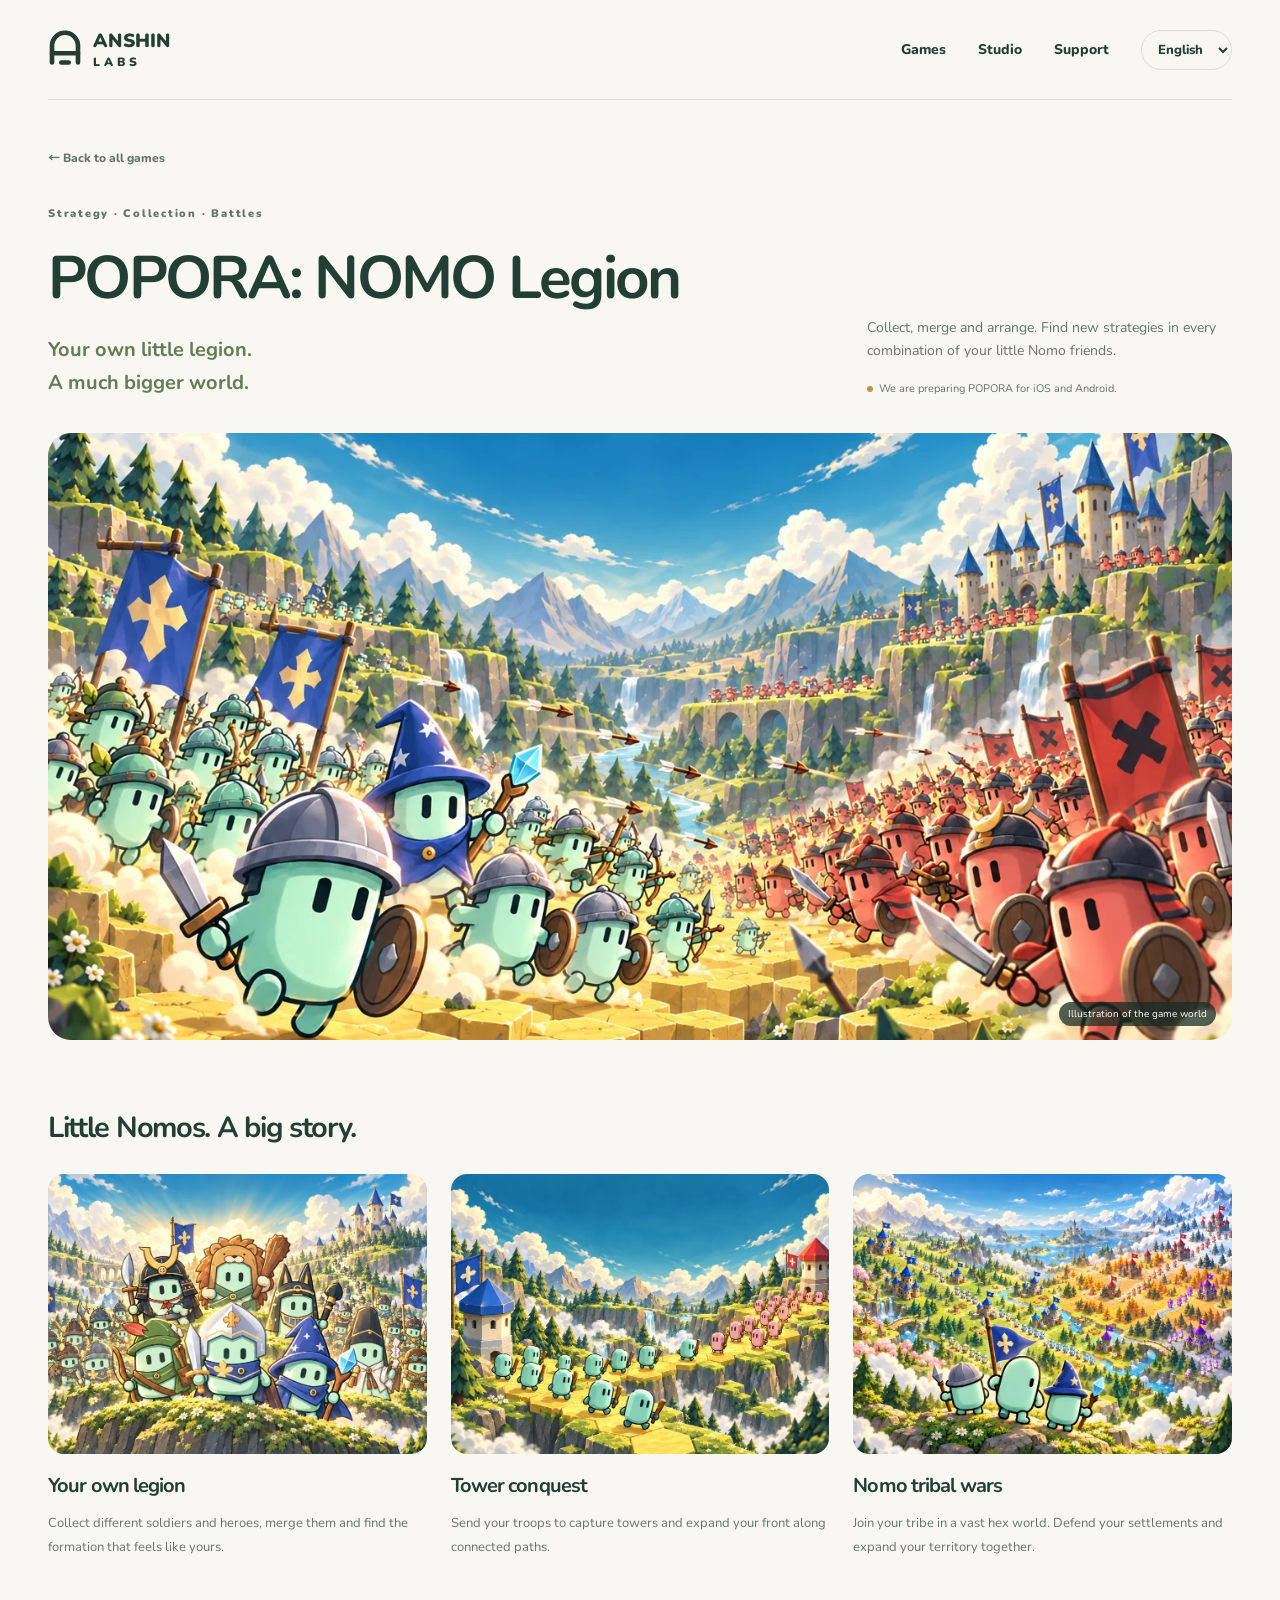
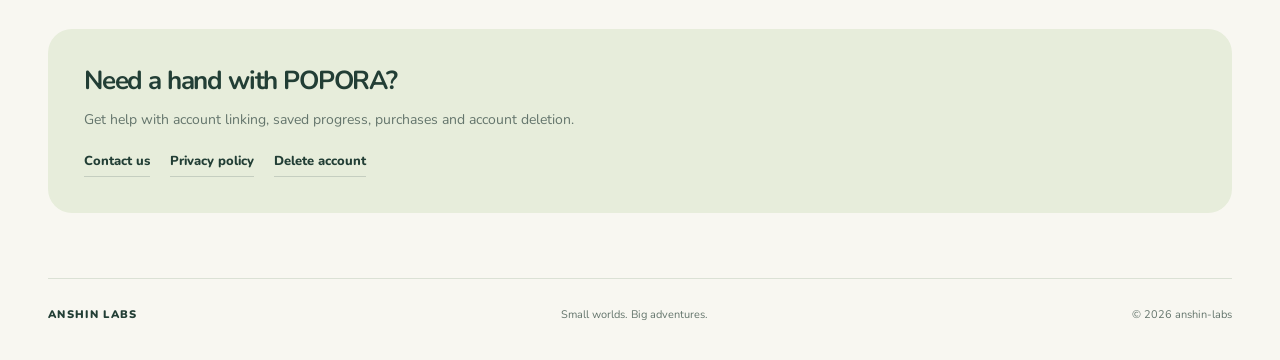
==== popora/index.html @ dd563cb3 "Build shared ANSHIN LABS game homepage with POPORA" ====
<!doctype html>
<html lang="ko"><head><meta charset="utf-8"><meta name="viewport" content="width=device-width,initial-scale=1"><title>POPORA: NOMO Legion — ANSHIN LABS</title><meta name="description" content="동물구조대와 포포라. ANSHIN LABS의 게임과 고객지원 안내를 만나보세요."><meta name="theme-color" content="#f8f7f1"><meta property="og:title" content="POPORA: NOMO Legion — ANSHIN LABS"><meta property="og:description" content="Little friends. Big adventures. Meet the games of ANSHIN LABS."><meta property="og:type" content="website"><meta property="og:image" content="https://anshin-labs.com/assets/popora-world.webp"><meta property="og:url" content="https://anshin-labs.com/popora/"><link rel="canonical" href="https://anshin-labs.com/popora/"><link rel="icon" href="../assets/studio-mark.svg" type="image/svg+xml"><link rel="stylesheet" href="../site.css"><script defer src="../site.js"></script></head><body data-page="popora"><a class="skip" href="#main" data-i18n="skip">본문으로 바로가기</a><header class="header wrap"><a href="../index.html" data-lang-link="../index.html" aria-label="ANSHIN LABS"><span class="brand"><svg viewBox="0 0 36 42" fill="none" aria-hidden="true"><path d="M4 35V17a14 14 0 0 1 28 0v18" stroke="currentColor" stroke-width="5" stroke-linecap="round"/><path d="M4 25h28M14 35h8" stroke="currentColor" stroke-width="5" stroke-linecap="round"/></svg><span>ANSHIN<small>LABS</small></span></span></a><nav aria-label="Main"><a href="../index.html#games" data-lang-link="../index.html#games" data-i18n="games">게임</a><a class="studio-nav" href="../index.html#studio" data-lang-link="../index.html#studio" data-i18n="studio">스튜디오</a><a href="../index.html#support" data-lang-link="../index.html#support" data-i18n="support">고객지원</a><select data-language aria-label="언어"><option value="ko">한국어</option><option value="ja">日本語</option><option value="en">English</option></select></nav></header><main id="main" class="wrap"><section class="detail-hero"><a class="back-link" href="../index.html#games" data-lang-link="../index.html#games">← <span data-i18n="back">게임 목록으로</span></a><div class="detail-heading"><div><p class="eyebrow" data-i18n="poporaGenre">전략 · 수집 · 대전</p><h1 data-i18n="poporaName">포포라: 노모 군단</h1><p data-i18n="poporaLead">나만의 노모 군단을 이끌고,
더 큰 세계로.</p></div><div class="detail-intro"><p data-i18n="poporaIntro">수집하고, 합치고, 배치하세요. 귀여운 노모들의 조합이 새로운 전략이 됩니다.</p><span class="status soon" data-i18n="releaseNote">iOS와 Android 출시를 준비하고 있습니다.</span></div></div><div class="detail-cover"><img src="../assets/popora-world.webp" width="1440" height="960" alt="노모 군단의 판타지 전투" data-i18n-alt="poporaArt"><span class="art-caption" data-i18n="illustration">게임 세계를 표현한 일러스트</span></div></section><section class="detail-features"><h2 data-i18n="poporaFeatures">작은 노모들이 만드는 큰 이야기</h2><div class="feature-grid"><article><img src="../assets/popora-legion.webp" width="1000" height="667" loading="lazy" alt="나만의 군단" data-i18n-alt="legionTitle"><h3 data-i18n="legionTitle">나만의 군단</h3><p data-i18n="legionText"></p></article><article><img src="../assets/popora-towers.webp" width="1000" height="667" loading="lazy" alt="타워 점령전" data-i18n-alt="towersTitle"><h3 data-i18n="towersTitle">타워 점령전</h3><p data-i18n="towersText"></p></article><article><img src="../assets/popora-tribes.webp" width="1000" height="667" loading="lazy" alt="노모 부족전" data-i18n-alt="tribesTitle"><h3 data-i18n="tribesTitle">노모 부족전</h3><p data-i18n="tribesText"></p></article></div></section><section class="detail-support"><h2 data-i18n="poporaSupport">포포라 도움이 필요하신가요?</h2><p data-i18n="poporaSupportText">계정 연결, 저장 기록, 구매, 계정 삭제에 대한 안내를 확인하세요.</p><div class="support-links"><a href="support.html" data-lang-link="support.html" data-i18n="contact">문의하기</a><a href="privacy.html" data-lang-link="privacy.html" data-i18n="privacy">개인정보처리방침</a><a href="delete-account.html" data-lang-link="delete-account.html" data-i18n="deletion">계정 삭제 안내</a></div></section></main><footer class="footer wrap"><span>ANSHIN LABS</span><span data-i18n="footer">작은 세계, 큰 모험.</span><span>© 2026 anshin-labs</span></footer></body></html>
---- site.css ----
@import url('https://fonts.googleapis.com/css2?family=Nunito:wght@400;600;700;800;900&family=Noto+Sans+KR:wght@400;500;600;700;800;900&family=M+PLUS+Rounded+1c:wght@400;500;700;800;900&display=swap');
:root{--paper:#f8f7f1;--ink:#223e35;--muted:#64756c;--line:#dbe1d5;--green:#345d46;--lime:#dceab8}*{box-sizing:border-box}html{scroll-behavior:smooth;scroll-padding-top:100px}body{margin:0;background:var(--paper);color:var(--ink);font-family:Nunito,'Noto Sans KR','M PLUS Rounded 1c',sans-serif;line-height:1.65;-webkit-font-smoothing:antialiased}html:lang(ja) body{font-family:Nunito,'M PLUS Rounded 1c',sans-serif}a{color:inherit;text-decoration:none}button,select{font:inherit}a,button,select{-webkit-tap-highlight-color:transparent}:focus-visible{outline:3px solid #987020;outline-offset:5px}img{max-width:100%;display:block}h1,h2,h3,p{margin:0}h1,h2,h3{line-height:1.22;letter-spacing:-.045em}button,select,a{touch-action:manipulation}.wrap{width:min(1184px,calc(100% - 64px));margin-inline:auto}.skip{position:fixed;top:-100px;z-index:99;background:white;padding:12px 20px}.skip:focus{top:12px}.header{height:100px;display:flex;align-items:center;justify-content:space-between;border-bottom:1px solid var(--line);gap:20px}.brand{display:flex;align-items:center;gap:11px;font-weight:900;letter-spacing:.015em;line-height:1.06;font-size:19px;flex:none}.brand svg{width:34px;height:39px}.brand small{display:block;font-size:12px;letter-spacing:.34em;margin-top:5px}.header nav{display:flex;align-items:center;gap:32px;font-size:14px;font-weight:800}.header select{max-width:108px;padding:9px 12px;border:1px solid var(--line);border-radius:30px;color:var(--ink);background:transparent;font-size:13px;cursor:pointer}.hero{padding:72px 0 57px;display:flex;justify-content:space-between;align-items:flex-end;gap:45px;position:relative}.eyebrow{font-size:11px;letter-spacing:.16em;font-weight:900;margin-bottom:19px;color:var(--muted)}.hero h1{font-size:clamp(40px,5.2vw,70px);font-weight:900;line-height:1.2;letter-spacing:-.058em}.hero h1 span{display:block}.hero h1 span:last-child{color:#6b8860}.hero-side{width:350px;padding-bottom:8px;flex-shrink:0}.hero-side p{font-size:15px;line-height:1.9;white-space:pre-line;margin-bottom:20px}.text-link{font-weight:900;display:inline-flex;align-items:center;gap:16px;border-bottom:1px solid #9dab94;padding:7px 0;font-size:14px}.arrow{font-size:22px;line-height:1}.games{padding-bottom:70px}.section-top{display:flex;justify-content:space-between;gap:20px;align-items:end;margin-bottom:24px}.section-top h2{font-size:23px}.section-top p{font-size:12px;color:var(--muted)}.game-grid{display:grid;grid-template-columns:1fr 1fr;gap:28px}.game-card{min-width:0}.game-art{height:430px;overflow:hidden;position:relative;display:block;border-radius:22px;background:#e9dec4}.game-art>img{height:100%;width:100%;object-fit:cover;transition:transform .35s ease}.game-art:hover>img{transform:scale(1.025)}.animal-art>img{object-position:50% 71%}.game-art .number{position:absolute;left:20px;top:17px;color:#fff;font-size:12px;font-weight:800;letter-spacing:.1em;padding:5px 10px;background:#152e24b3;border:1px solid #ffffff52;border-radius:20px}.art-caption{position:absolute;right:16px;bottom:14px;color:#fff;font-size:10px;background:#172c25bd;border-radius:20px;padding:4px 9px}.card-content{padding:24px 3px 0}.game-title{display:flex;gap:14px;align-items:center}.game-title img{width:54px;height:54px;border-radius:13px;flex:none}.game-title h3{font-size:24px;letter-spacing:-.04em}.genre{font-size:11px;color:var(--muted);font-weight:800;margin-bottom:5px}.game-description{font-size:14px;color:var(--muted);max-width:500px;margin-top:18px;line-height:1.9}.card-bottom{display:flex;align-items:center;justify-content:space-between;gap:16px;margin-top:18px;padding-top:16px;border-top:1px solid var(--line)}.status{font-size:11px;display:inline-flex;align-items:center;gap:6px;color:var(--muted)}.status::before{content:'';width:6px;height:6px;border-radius:50%;background:#8ba674}.status.soon::before{background:#c09547}.card-bottom .text-link{border:0;padding:0}.studio{display:grid;grid-template-columns:1fr 1fr;gap:80px;background:#e7eddb;padding:54px;border-radius:26px;position:relative;overflow:hidden}.studio h2{font-size:38px;white-space:pre-line}.studio-copy{font-size:15px;line-height:1.95;max-width:460px}.studio-copy .signoff{display:block;margin-top:22px;color:#5b7552;font-weight:800;font-size:13px}.support{padding:82px 0 66px}.support-intro h2{font-size:32px}.support-intro p{color:var(--muted);font-size:14px;margin-top:14px}.support-grid{display:grid;grid-template-columns:1fr 1fr;gap:28px;margin-top:30px}.support-card{border-top:2px solid #bac9b1;padding:23px 0 10px}.support-card h3{font-size:19px;margin-bottom:18px}.support-links{display:flex;flex-wrap:wrap;gap:12px 20px;font-size:13px}.support-links a{border-bottom:1px solid #c5cec0;padding-bottom:3px}.mail-row{margin-top:34px;display:flex;align-items:center;justify-content:space-between;gap:22px;padding-top:24px;border-top:1px solid var(--line)}.mail-row>a{font-size:15px;font-weight:800;overflow-wrap:anywhere}.mail-row p{font-size:11px;color:var(--muted);max-width:460px}.footer{padding:27px 0 36px;border-top:1px solid var(--line);display:flex;flex-wrap:wrap;align-items:center;justify-content:space-between;gap:14px;color:var(--muted);font-size:11px}.footer>span:first-child{font-weight:900;color:var(--ink);letter-spacing:.12em}.detail-hero{padding:44px 0 0}.back-link{font-size:12px;color:var(--muted);font-weight:800;display:inline-block;margin-bottom:36px}.detail-heading{display:flex;align-items:end;justify-content:space-between;gap:40px;margin-bottom:34px}.detail-heading h1{font-size:clamp(35px,5vw,60px)}.detail-heading h1+ p{white-space:pre-line;font-size:20px;font-weight:700;margin-top:18px;color:#637c57}.detail-heading .detail-intro{font-size:14px;color:var(--muted);max-width:365px}.detail-intro .status{margin-top:18px}.detail-cover{aspect-ratio:1.95;overflow:hidden;border-radius:23px;position:relative}.detail-cover img{width:100%;height:100%;object-fit:cover}.detail-features{padding:70px 0}.detail-features h2{font-size:29px;margin-bottom:28px}.feature-grid{display:grid;grid-template-columns:repeat(3,1fr);gap:24px}.feature-grid img{width:100%;height:auto;aspect-ratio:1.35;object-fit:cover;border-radius:16px}.feature-grid h3{font-size:20px;margin:20px 0 12px}.feature-grid p{font-size:13px;color:var(--muted);line-height:1.85}.detail-support{background:#e7eddb;border-radius:24px;padding:36px;margin-bottom:65px}.detail-support h2{font-size:26px}.detail-support p{margin:12px 0 20px;color:var(--muted);font-size:14px}.detail-support .support-links{font-weight:800}.legal-main{max-width:820px;margin:54px auto 74px}.legal-main h1{font-size:38px;margin-bottom:32px}.legal-main h2{font-size:21px;margin:30px 0 14px}.legal-main p{white-space:pre-line;overflow-wrap:anywhere;margin:12px 0;font-size:15px;line-height:1.95}.legal-main a{color:#345d46;text-decoration:underline;text-underline-offset:4px;overflow-wrap:anywhere}.legal-tabs{display:flex;gap:22px;flex-wrap:wrap;margin:25px auto;font-size:13px}.legal-tabs a[aria-current=page]{font-weight:900;border-bottom:2px solid #345d46}.legal-notice{background:#e7eddb;padding:18px 24px;border-radius:16px;margin:25px 0}.legal-kicker{font-size:12px!important;font-weight:800;letter-spacing:.07em;color:var(--muted)}.legal-main ul{font-size:14px;padding-left:20px}.sr-only{position:absolute;width:1px;height:1px;padding:0;margin:-1px;overflow:hidden;clip:rect(0,0,0,0);white-space:nowrap;border:0}
@media(min-width:1450px){.hero{padding-top:90px;padding-bottom:72px}.game-art{height:430px}}
@media(max-width:900px){.wrap{width:calc(100% - 44px)}.header{height:84px}.header nav{gap:22px}.hero{gap:30px;padding-top:48px}.hero-side{width:280px}.hero-side p{font-size:13px}.game-art{height:285px}.game-title h3{font-size:20px}.game-description{font-size:13px}.studio{gap:38px;padding:37px}.studio h2{font-size:32px}.studio-copy{font-size:14px}.detail-heading{align-items:start}.detail-heading .detail-intro{max-width:285px}}
@media(max-width:620px){html{scroll-padding-top:30px}.wrap{width:calc(100% - 36px)}.header{height:80px;gap:12px}.brand{font-size:16px;gap:8px}.brand svg{width:27px}.brand small{font-size:10px}.header nav{gap:13px;font-size:12px}.header nav .studio-nav{display:none}.header select{font-size:11px;max-width:75px;padding:7px 5px}.hero{display:block;padding:44px 0 40px}.eyebrow{font-size:10px;letter-spacing:.09em;margin-bottom:16px}.hero h1{font-size:clamp(36px,10.6vw,58px);line-height:1.25}.hero-side{width:auto;padding:0;margin-top:24px}.hero-side p{font-size:14px;line-height:1.8;margin-bottom:15px}.section-top{display:block;margin-bottom:20px}.section-top h2{font-size:21px}.section-top p{margin-top:9px;font-size:11px}.game-grid{grid-template-columns:1fr;gap:39px}.game-art{height:auto;aspect-ratio:1.12;border-radius:18px}.animal-art>img{object-position:50% 70%}.game-title h3{font-size:23px}.game-description{font-size:13px}.card-content{padding-top:21px}.game-title img{width:48px;height:48px}.card-bottom{margin-top:13px}.games{padding-bottom:48px}.studio{grid-template-columns:1fr;gap:22px;padding:30px 25px;border-radius:20px}.studio h2{font-size:34px}.support{padding:50px 0 40px}.support-intro h2{font-size:28px}.support-grid{grid-template-columns:1fr;gap:24px;margin-top:26px}.support-card{padding-top:20px}.support-card h3{font-size:19px}.support-links{gap:12px 18px;font-size:12px}.mail-row{display:block;margin-top:24px}.mail-row p{margin-top:13px}.footer{gap:10px;font-size:10px;padding-bottom:26px}.footer .footer-note{width:100%}.detail-hero{padding-top:25px}.back-link{margin-bottom:28px}.detail-heading{display:block;margin-bottom:26px}.detail-heading h1{font-size:35px}.detail-heading h1+p{font-size:19px}.detail-heading .detail-intro{max-width:none;margin-top:20px}.detail-cover{aspect-ratio:1.12;border-radius:17px}.detail-features{padding:45px 0}.detail-features h2{font-size:26px}.feature-grid{grid-template-columns:1fr;gap:30px}.feature-grid img{aspect-ratio:1.6}.feature-grid h3{margin-top:15px}.detail-support{padding:25px;margin-bottom:40px}.detail-support h2{font-size:24px}.legal-main{margin:34px auto 45px}.legal-main h1{font-size:29px}.legal-main h2{font-size:20px}.legal-main p{font-size:14px}.legal-tabs{gap:14px;font-size:12px}}
@media(max-width:360px){.header nav{gap:8px}.header select{max-width:68px}.header .brand{gap:6px;font-size:15px}.header .brand svg{width:25px}}
@media(prefers-reduced-motion:reduce){html{scroll-behavior:auto}*{animation:none!important;transition:none!important}}
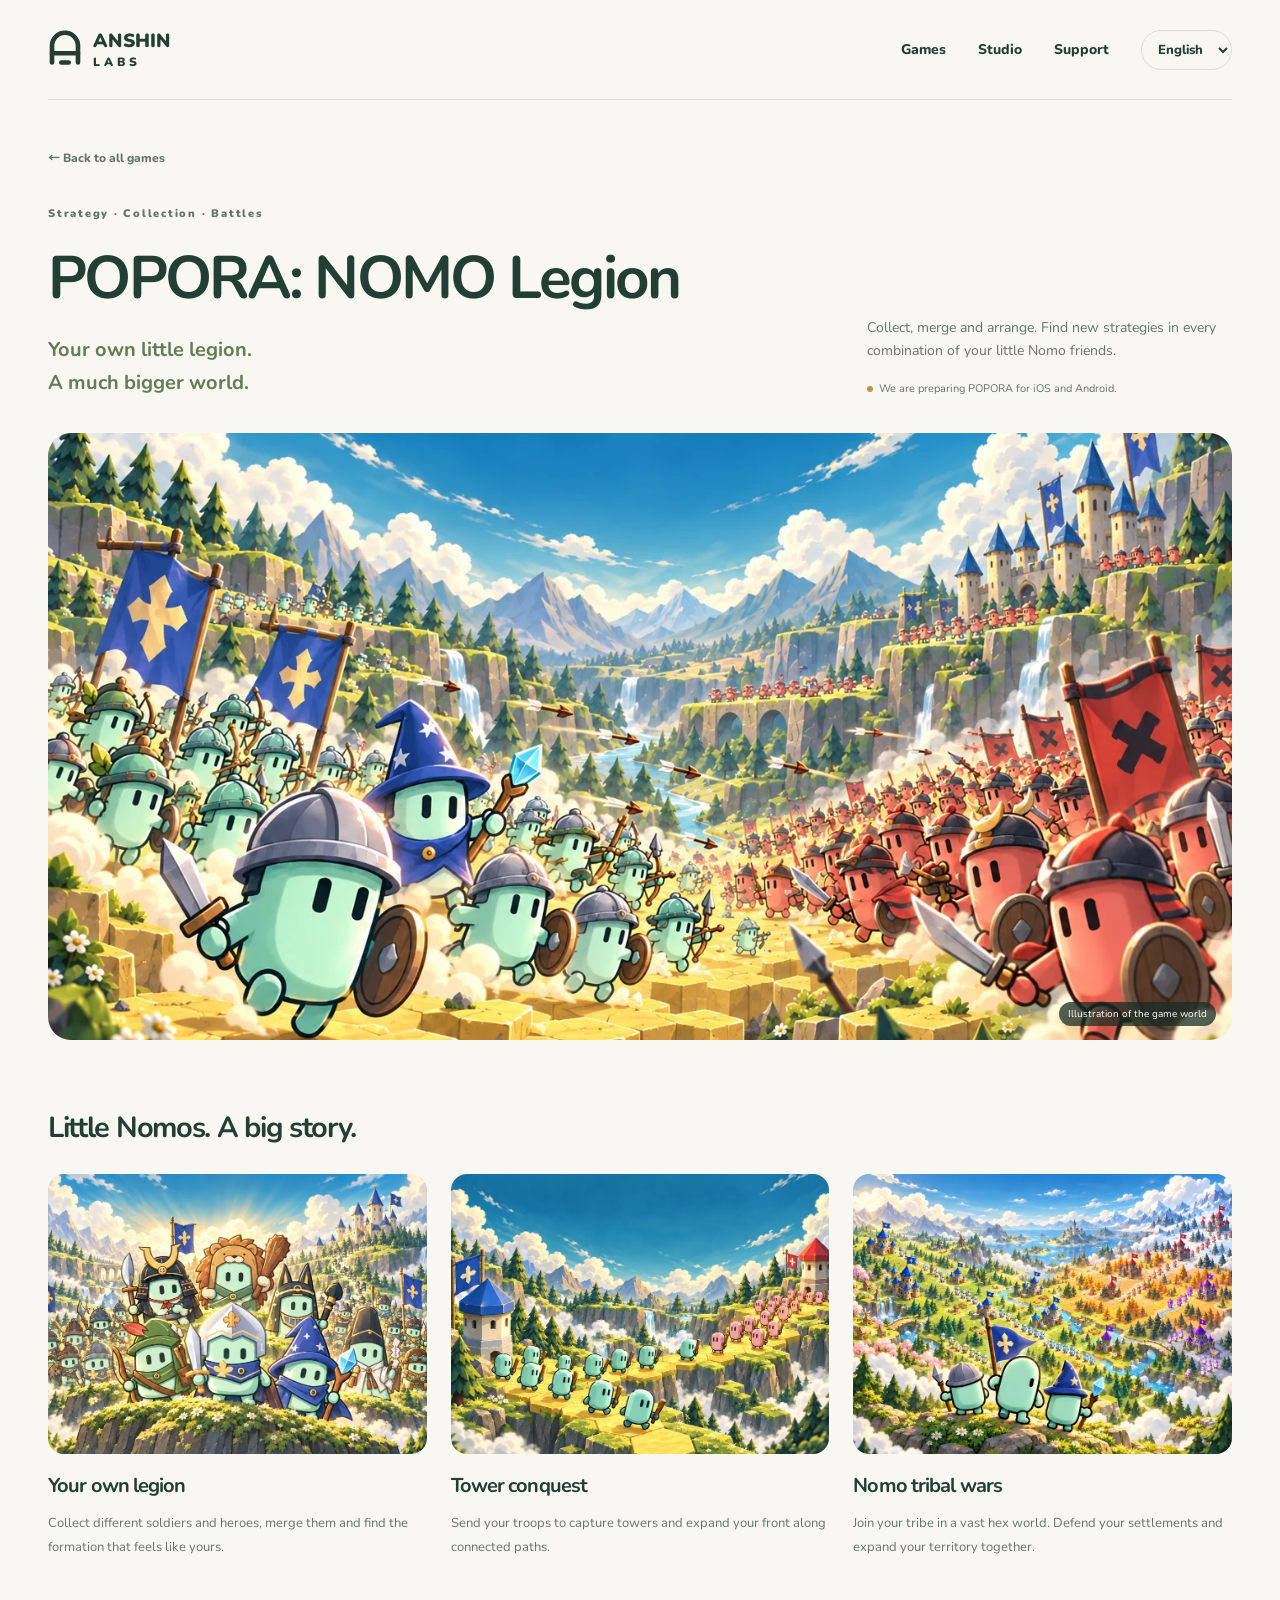
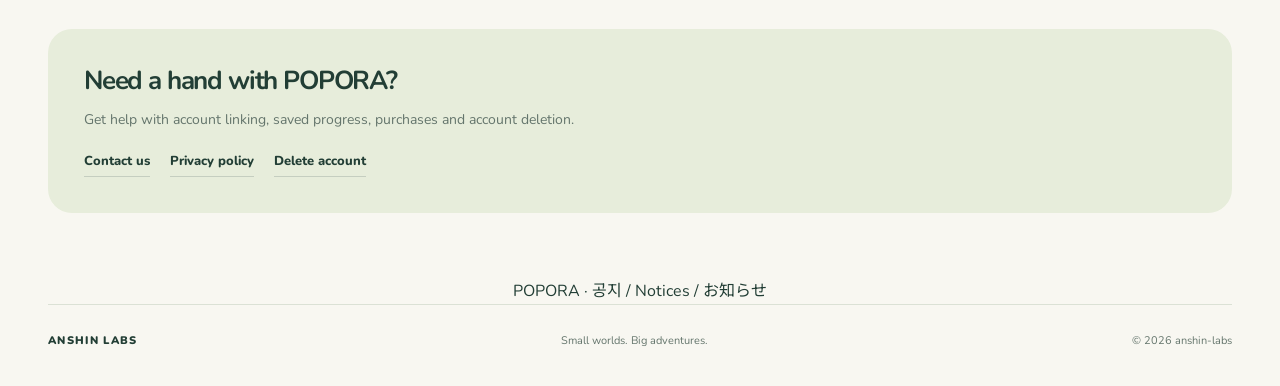
==== commit 8410495c: "Add localized POPORA notices and maintenance status mirror" ====
--- a/popora/index.html
+++ b/popora/index.html
@@ -1,3 +1,3 @@
 <!doctype html>
 <html lang="ko"><head><meta charset="utf-8"><meta name="viewport" content="width=device-width,initial-scale=1"><title>POPORA: NOMO Legion — ANSHIN LABS</title><meta name="description" content="동물구조대와 포포라. ANSHIN LABS의 게임과 고객지원 안내를 만나보세요."><meta name="theme-color" content="#f8f7f1"><meta property="og:title" content="POPORA: NOMO Legion — ANSHIN LABS"><meta property="og:description" content="Little friends. Big adventures. Meet the games of ANSHIN LABS."><meta property="og:type" content="website"><meta property="og:image" content="https://anshin-labs.com/assets/popora-world.webp"><meta property="og:url" content="https://anshin-labs.com/popora/"><link rel="canonical" href="https://anshin-labs.com/popora/"><link rel="icon" href="../assets/studio-mark.svg" type="image/svg+xml"><link rel="stylesheet" href="../site.css"><script defer src="../site.js"></script></head><body data-page="popora"><a class="skip" href="#main" data-i18n="skip">본문으로 바로가기</a><header class="header wrap"><a href="../index.html" data-lang-link="../index.html" aria-label="ANSHIN LABS"><span class="brand"><svg viewBox="0 0 36 42" fill="none" aria-hidden="true"><path d="M4 35V17a14 14 0 0 1 28 0v18" stroke="currentColor" stroke-width="5" stroke-linecap="round"/><path d="M4 25h28M14 35h8" stroke="currentColor" stroke-width="5" stroke-linecap="round"/></svg><span>ANSHIN<small>LABS</small></span></span></a><nav aria-label="Main"><a href="../index.html#games" data-lang-link="../index.html#games" data-i18n="games">게임</a><a class="studio-nav" href="../index.html#studio" data-lang-link="../index.html#studio" data-i18n="studio">스튜디오</a><a href="../index.html#support" data-lang-link="../index.html#support" data-i18n="support">고객지원</a><select data-language aria-label="언어"><option value="ko">한국어</option><option value="ja">日本語</option><option value="en">English</option></select></nav></header><main id="main" class="wrap"><section class="detail-hero"><a class="back-link" href="../index.html#games" data-lang-link="../index.html#games">← <span data-i18n="back">게임 목록으로</span></a><div class="detail-heading"><div><p class="eyebrow" data-i18n="poporaGenre">전략 · 수집 · 대전</p><h1 data-i18n="poporaName">포포라: 노모 군단</h1><p data-i18n="poporaLead">나만의 노모 군단을 이끌고,
-더 큰 세계로.</p></div><div class="detail-intro"><p data-i18n="poporaIntro">수집하고, 합치고, 배치하세요. 귀여운 노모들의 조합이 새로운 전략이 됩니다.</p><span class="status soon" data-i18n="releaseNote">iOS와 Android 출시를 준비하고 있습니다.</span></div></div><div class="detail-cover"><img src="../assets/popora-world.webp" width="1440" height="960" alt="노모 군단의 판타지 전투" data-i18n-alt="poporaArt"><span class="art-caption" data-i18n="illustration">게임 세계를 표현한 일러스트</span></div></section><section class="detail-features"><h2 data-i18n="poporaFeatures">작은 노모들이 만드는 큰 이야기</h2><div class="feature-grid"><article><img src="../assets/popora-legion.webp" width="1000" height="667" loading="lazy" alt="나만의 군단" data-i18n-alt="legionTitle"><h3 data-i18n="legionTitle">나만의 군단</h3><p data-i18n="legionText"></p></article><article><img src="../assets/popora-towers.webp" width="1000" height="667" loading="lazy" alt="타워 점령전" data-i18n-alt="towersTitle"><h3 data-i18n="towersTitle">타워 점령전</h3><p data-i18n="towersText"></p></article><article><img src="../assets/popora-tribes.webp" width="1000" height="667" loading="lazy" alt="노모 부족전" data-i18n-alt="tribesTitle"><h3 data-i18n="tribesTitle">노모 부족전</h3><p data-i18n="tribesText"></p></article></div></section><section class="detail-support"><h2 data-i18n="poporaSupport">포포라 도움이 필요하신가요?</h2><p data-i18n="poporaSupportText">계정 연결, 저장 기록, 구매, 계정 삭제에 대한 안내를 확인하세요.</p><div class="support-links"><a href="support.html" data-lang-link="support.html" data-i18n="contact">문의하기</a><a href="privacy.html" data-lang-link="privacy.html" data-i18n="privacy">개인정보처리방침</a><a href="delete-account.html" data-lang-link="delete-account.html" data-i18n="deletion">계정 삭제 안내</a></div></section></main><footer class="footer wrap"><span>ANSHIN LABS</span><span data-i18n="footer">작은 세계, 큰 모험.</span><span>© 2026 anshin-labs</span></footer></body></html>+더 큰 세계로.</p></div><div class="detail-intro"><p data-i18n="poporaIntro">수집하고, 합치고, 배치하세요. 귀여운 노모들의 조합이 새로운 전략이 됩니다.</p><span class="status soon" data-i18n="releaseNote">iOS와 Android 출시를 준비하고 있습니다.</span></div></div><div class="detail-cover"><img src="../assets/popora-world.webp" width="1440" height="960" alt="노모 군단의 판타지 전투" data-i18n-alt="poporaArt"><span class="art-caption" data-i18n="illustration">게임 세계를 표현한 일러스트</span></div></section><section class="detail-features"><h2 data-i18n="poporaFeatures">작은 노모들이 만드는 큰 이야기</h2><div class="feature-grid"><article><img src="../assets/popora-legion.webp" width="1000" height="667" loading="lazy" alt="나만의 군단" data-i18n-alt="legionTitle"><h3 data-i18n="legionTitle">나만의 군단</h3><p data-i18n="legionText"></p></article><article><img src="../assets/popora-towers.webp" width="1000" height="667" loading="lazy" alt="타워 점령전" data-i18n-alt="towersTitle"><h3 data-i18n="towersTitle">타워 점령전</h3><p data-i18n="towersText"></p></article><article><img src="../assets/popora-tribes.webp" width="1000" height="667" loading="lazy" alt="노모 부족전" data-i18n-alt="tribesTitle"><h3 data-i18n="tribesTitle">노모 부족전</h3><p data-i18n="tribesText"></p></article></div></section><section class="detail-support"><h2 data-i18n="poporaSupport">포포라 도움이 필요하신가요?</h2><p data-i18n="poporaSupportText">계정 연결, 저장 기록, 구매, 계정 삭제에 대한 안내를 확인하세요.</p><div class="support-links"><a href="support.html" data-lang-link="support.html" data-i18n="contact">문의하기</a><a href="privacy.html" data-lang-link="privacy.html" data-i18n="privacy">개인정보처리방침</a><a href="delete-account.html" data-lang-link="delete-account.html" data-i18n="deletion">계정 삭제 안내</a></div></section><p style="text-align:center"><a href="/popora/notices/">POPORA · 공지 / Notices / お知らせ</a></p></main><footer class="footer wrap"><span>ANSHIN LABS</span><span data-i18n="footer">작은 세계, 큰 모험.</span><span>© 2026 anshin-labs</span></footer></body></html>
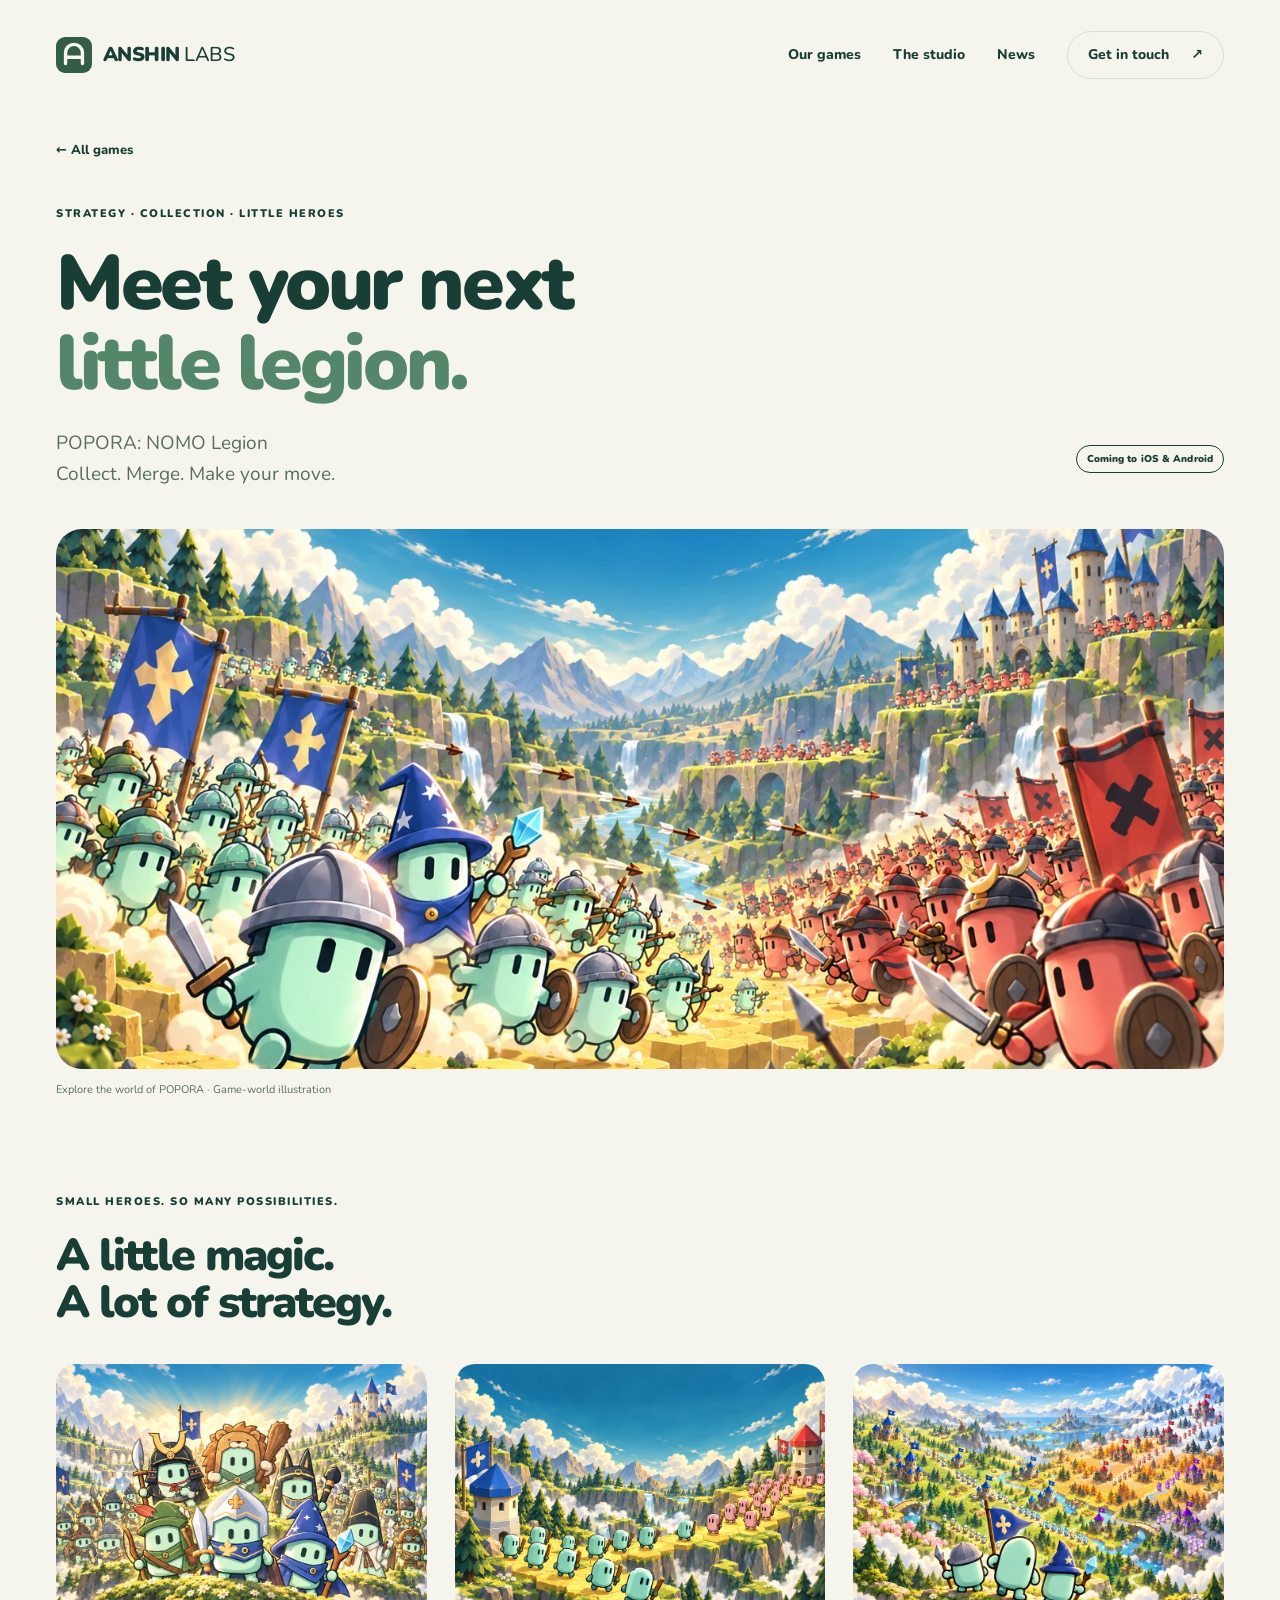
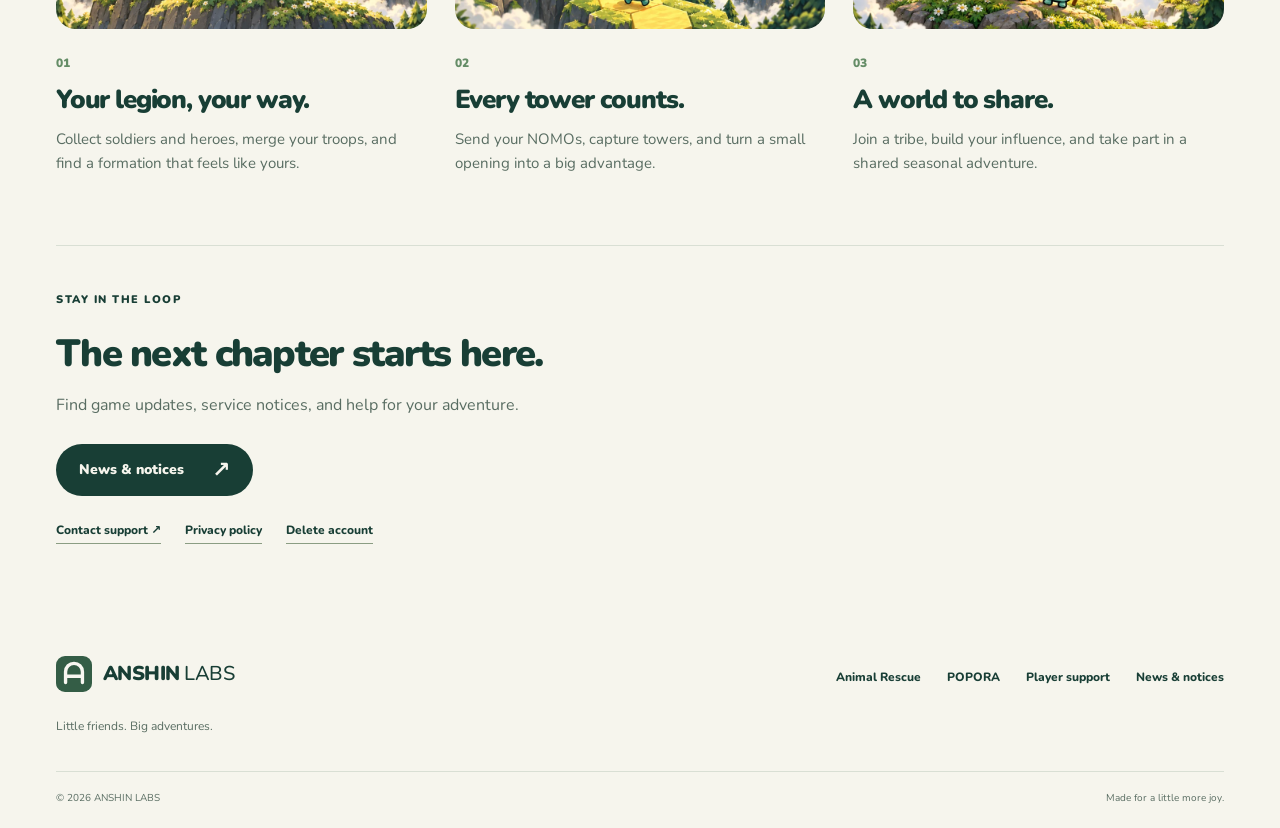
==== commit f12eb2ee: "Redesign ANSHIN LABS studio site in English" ====
--- a/popora/index.html
+++ b/popora/index.html
@@ -1,3 +1 @@
-<!doctype html>
-<html lang="ko"><head><meta charset="utf-8"><meta name="viewport" content="width=device-width,initial-scale=1"><title>POPORA: NOMO Legion — ANSHIN LABS</title><meta name="description" content="동물구조대와 포포라. ANSHIN LABS의 게임과 고객지원 안내를 만나보세요."><meta name="theme-color" content="#f8f7f1"><meta property="og:title" content="POPORA: NOMO Legion — ANSHIN LABS"><meta property="og:description" content="Little friends. Big adventures. Meet the games of ANSHIN LABS."><meta property="og:type" content="website"><meta property="og:image" content="https://anshin-labs.com/assets/popora-world.webp"><meta property="og:url" content="https://anshin-labs.com/popora/"><link rel="canonical" href="https://anshin-labs.com/popora/"><link rel="icon" href="../assets/studio-mark.svg" type="image/svg+xml"><link rel="stylesheet" href="../site.css"><script defer src="../site.js"></script></head><body data-page="popora"><a class="skip" href="#main" data-i18n="skip">본문으로 바로가기</a><header class="header wrap"><a href="../index.html" data-lang-link="../index.html" aria-label="ANSHIN LABS"><span class="brand"><svg viewBox="0 0 36 42" fill="none" aria-hidden="true"><path d="M4 35V17a14 14 0 0 1 28 0v18" stroke="currentColor" stroke-width="5" stroke-linecap="round"/><path d="M4 25h28M14 35h8" stroke="currentColor" stroke-width="5" stroke-linecap="round"/></svg><span>ANSHIN<small>LABS</small></span></span></a><nav aria-label="Main"><a href="../index.html#games" data-lang-link="../index.html#games" data-i18n="games">게임</a><a class="studio-nav" href="../index.html#studio" data-lang-link="../index.html#studio" data-i18n="studio">스튜디오</a><a href="../index.html#support" data-lang-link="../index.html#support" data-i18n="support">고객지원</a><select data-language aria-label="언어"><option value="ko">한국어</option><option value="ja">日本語</option><option value="en">English</option></select></nav></header><main id="main" class="wrap"><section class="detail-hero"><a class="back-link" href="../index.html#games" data-lang-link="../index.html#games">← <span data-i18n="back">게임 목록으로</span></a><div class="detail-heading"><div><p class="eyebrow" data-i18n="poporaGenre">전략 · 수집 · 대전</p><h1 data-i18n="poporaName">포포라: 노모 군단</h1><p data-i18n="poporaLead">나만의 노모 군단을 이끌고,
-더 큰 세계로.</p></div><div class="detail-intro"><p data-i18n="poporaIntro">수집하고, 합치고, 배치하세요. 귀여운 노모들의 조합이 새로운 전략이 됩니다.</p><span class="status soon" data-i18n="releaseNote">iOS와 Android 출시를 준비하고 있습니다.</span></div></div><div class="detail-cover"><img src="../assets/popora-world.webp" width="1440" height="960" alt="노모 군단의 판타지 전투" data-i18n-alt="poporaArt"><span class="art-caption" data-i18n="illustration">게임 세계를 표현한 일러스트</span></div></section><section class="detail-features"><h2 data-i18n="poporaFeatures">작은 노모들이 만드는 큰 이야기</h2><div class="feature-grid"><article><img src="../assets/popora-legion.webp" width="1000" height="667" loading="lazy" alt="나만의 군단" data-i18n-alt="legionTitle"><h3 data-i18n="legionTitle">나만의 군단</h3><p data-i18n="legionText"></p></article><article><img src="../assets/popora-towers.webp" width="1000" height="667" loading="lazy" alt="타워 점령전" data-i18n-alt="towersTitle"><h3 data-i18n="towersTitle">타워 점령전</h3><p data-i18n="towersText"></p></article><article><img src="../assets/popora-tribes.webp" width="1000" height="667" loading="lazy" alt="노모 부족전" data-i18n-alt="tribesTitle"><h3 data-i18n="tribesTitle">노모 부족전</h3><p data-i18n="tribesText"></p></article></div></section><section class="detail-support"><h2 data-i18n="poporaSupport">포포라 도움이 필요하신가요?</h2><p data-i18n="poporaSupportText">계정 연결, 저장 기록, 구매, 계정 삭제에 대한 안내를 확인하세요.</p><div class="support-links"><a href="support.html" data-lang-link="support.html" data-i18n="contact">문의하기</a><a href="privacy.html" data-lang-link="privacy.html" data-i18n="privacy">개인정보처리방침</a><a href="delete-account.html" data-lang-link="delete-account.html" data-i18n="deletion">계정 삭제 안내</a></div></section><p style="text-align:center"><a href="/popora/notices/">POPORA · 공지 / Notices / お知らせ</a></p></main><footer class="footer wrap"><span>ANSHIN LABS</span><span data-i18n="footer">작은 세계, 큰 모험.</span><span>© 2026 anshin-labs</span></footer></body></html>+<!doctype html><html lang="en"><head><meta charset="utf-8"><meta name="viewport" content="width=device-width,initial-scale=1"><title>POPORA: NOMO Legion · ANSHIN LABS</title><meta name="description" content="Little friends. Big adventures. Discover Animal Rescue and POPORA: NOMO Legion from ANSHIN LABS."><meta name="theme-color" content="#f6f5ed"><meta property="og:title" content="POPORA: NOMO Legion · ANSHIN LABS"><meta property="og:description" content="Little friends. Big adventures. Discover Animal Rescue and POPORA: NOMO Legion from ANSHIN LABS."><meta property="og:type" content="website"><meta property="og:image" content="https://anshin-labs.com/assets/popora-world.webp"><meta property="og:url" content="https://anshin-labs.com/popora/"><link rel="canonical" href="https://anshin-labs.com/popora/"><link rel="icon" href="/assets/studio-mark.svg" type="image/svg+xml"><link rel="stylesheet" href="/site.css"><script defer src="/site.js"></script></head><body><a class="skip" href="#main">Skip to content</a><header class="header wrap"><a class="brand" href="/" aria-label="ANSHIN LABS home"><img src="/assets/studio-mark.svg" width="36" height="36" alt=""><span>ANSHIN<span class="brand-light">LABS</span></span></a><nav aria-label="Main navigation"><a href="/#games">Our games</a><a href="/#studio">The studio</a><a href="/popora/notices/">News</a><a class="nav-support" href="/#support">Get in touch <span aria-hidden="true">↗</span></a></nav></header><main id="main"><section class="detail-intro wrap"><a class="back" href="/#games">← All games</a><p class="eyebrow">STRATEGY · COLLECTION · LITTLE HEROES</p><h1>Meet your next<br><em>little legion.</em></h1><div class="detail-sub"><p>POPORA: NOMO Legion<br>Collect. Merge. Make your move.</p><span class="pill">Coming to iOS &amp; Android</span></div><figure class="wide-art"><img class="" src="/assets/popora-world.webp" width="1440" height="960" alt="NOMO armies in a colorful fantasy valley" fetchpriority=high><figcaption>Explore the world of POPORA · Game-world illustration</figcaption></figure></section><section class="wrap detail-features"><p class="eyebrow">SMALL HEROES. SO MANY POSSIBILITIES.</p><h2>A little magic.<br>A lot of strategy.</h2><div class="feature-grid"><article><img class="" src="/assets/popora-legion.webp" width="1000" height="667" alt="Your legion, your way." loading=lazy><span class="feature-number">01</span><h3>Your legion, your way.</h3><p>Collect soldiers and heroes, merge your troops, and find a formation that feels like yours.</p></article><article><img class="" src="/assets/popora-towers.webp" width="1000" height="667" alt="Every tower counts." loading=lazy><span class="feature-number">02</span><h3>Every tower counts.</h3><p>Send your NOMOs, capture towers, and turn a small opening into a big advantage.</p></article><article><img class="" src="/assets/popora-tribes.webp" width="1000" height="667" alt="A world to share." loading=lazy><span class="feature-number">03</span><h3>A world to share.</h3><p>Join a tribe, build your influence, and take part in a shared seasonal adventure.</p></article></div></section><section class="detail-callout wrap"><div><p class="eyebrow">STAY IN THE LOOP</p><h2>The next chapter starts here.</h2><p>Find game updates, service notices, and help for your adventure.</p></div><a class="button" href="/popora/notices/">News &amp; notices<span aria-hidden="true">↗</span></a><div class="support-links"><a href="/popora/support.html">Contact support ↗</a><a href="/popora/privacy.html">Privacy policy</a><a href="/popora/delete-account.html">Delete account</a></div></section></main><footer class="footer wrap"><div><a class="brand" href="/"><img src="/assets/studio-mark.svg" width="36" height="36" alt=""><span>ANSHIN<span class="brand-light">LABS</span></span></a><p>Little friends. Big adventures.</p></div><div class="footer-links"><a href="/animal-rescue.html">Animal Rescue</a><a href="/popora/">POPORA</a><a href="/#support">Player support</a><a href="/popora/notices/">News &amp; notices</a></div><div class="copyright">© 2026 ANSHIN LABS<span>Made for a little more joy.</span></div></footer></body></html>
--- a/site.css
+++ b/site.css
@@ -1,7 +1,1234 @@
-@import url('https://fonts.googleapis.com/css2?family=Nunito:wght@400;600;700;800;900&family=Noto+Sans+KR:wght@400;500;600;700;800;900&family=M+PLUS+Rounded+1c:wght@400;500;700;800;900&display=swap');
-:root{--paper:#f8f7f1;--ink:#223e35;--muted:#64756c;--line:#dbe1d5;--green:#345d46;--lime:#dceab8}*{box-sizing:border-box}html{scroll-behavior:smooth;scroll-padding-top:100px}body{margin:0;background:var(--paper);color:var(--ink);font-family:Nunito,'Noto Sans KR','M PLUS Rounded 1c',sans-serif;line-height:1.65;-webkit-font-smoothing:antialiased}html:lang(ja) body{font-family:Nunito,'M PLUS Rounded 1c',sans-serif}a{color:inherit;text-decoration:none}button,select{font:inherit}a,button,select{-webkit-tap-highlight-color:transparent}:focus-visible{outline:3px solid #987020;outline-offset:5px}img{max-width:100%;display:block}h1,h2,h3,p{margin:0}h1,h2,h3{line-height:1.22;letter-spacing:-.045em}button,select,a{touch-action:manipulation}.wrap{width:min(1184px,calc(100% - 64px));margin-inline:auto}.skip{position:fixed;top:-100px;z-index:99;background:white;padding:12px 20px}.skip:focus{top:12px}.header{height:100px;display:flex;align-items:center;justify-content:space-between;border-bottom:1px solid var(--line);gap:20px}.brand{display:flex;align-items:center;gap:11px;font-weight:900;letter-spacing:.015em;line-height:1.06;font-size:19px;flex:none}.brand svg{width:34px;height:39px}.brand small{display:block;font-size:12px;letter-spacing:.34em;margin-top:5px}.header nav{display:flex;align-items:center;gap:32px;font-size:14px;font-weight:800}.header select{max-width:108px;padding:9px 12px;border:1px solid var(--line);border-radius:30px;color:var(--ink);background:transparent;font-size:13px;cursor:pointer}.hero{padding:72px 0 57px;display:flex;justify-content:space-between;align-items:flex-end;gap:45px;position:relative}.eyebrow{font-size:11px;letter-spacing:.16em;font-weight:900;margin-bottom:19px;color:var(--muted)}.hero h1{font-size:clamp(40px,5.2vw,70px);font-weight:900;line-height:1.2;letter-spacing:-.058em}.hero h1 span{display:block}.hero h1 span:last-child{color:#6b8860}.hero-side{width:350px;padding-bottom:8px;flex-shrink:0}.hero-side p{font-size:15px;line-height:1.9;white-space:pre-line;margin-bottom:20px}.text-link{font-weight:900;display:inline-flex;align-items:center;gap:16px;border-bottom:1px solid #9dab94;padding:7px 0;font-size:14px}.arrow{font-size:22px;line-height:1}.games{padding-bottom:70px}.section-top{display:flex;justify-content:space-between;gap:20px;align-items:end;margin-bottom:24px}.section-top h2{font-size:23px}.section-top p{font-size:12px;color:var(--muted)}.game-grid{display:grid;grid-template-columns:1fr 1fr;gap:28px}.game-card{min-width:0}.game-art{height:430px;overflow:hidden;position:relative;display:block;border-radius:22px;background:#e9dec4}.game-art>img{height:100%;width:100%;object-fit:cover;transition:transform .35s ease}.game-art:hover>img{transform:scale(1.025)}.animal-art>img{object-position:50% 71%}.game-art .number{position:absolute;left:20px;top:17px;color:#fff;font-size:12px;font-weight:800;letter-spacing:.1em;padding:5px 10px;background:#152e24b3;border:1px solid #ffffff52;border-radius:20px}.art-caption{position:absolute;right:16px;bottom:14px;color:#fff;font-size:10px;background:#172c25bd;border-radius:20px;padding:4px 9px}.card-content{padding:24px 3px 0}.game-title{display:flex;gap:14px;align-items:center}.game-title img{width:54px;height:54px;border-radius:13px;flex:none}.game-title h3{font-size:24px;letter-spacing:-.04em}.genre{font-size:11px;color:var(--muted);font-weight:800;margin-bottom:5px}.game-description{font-size:14px;color:var(--muted);max-width:500px;margin-top:18px;line-height:1.9}.card-bottom{display:flex;align-items:center;justify-content:space-between;gap:16px;margin-top:18px;padding-top:16px;border-top:1px solid var(--line)}.status{font-size:11px;display:inline-flex;align-items:center;gap:6px;color:var(--muted)}.status::before{content:'';width:6px;height:6px;border-radius:50%;background:#8ba674}.status.soon::before{background:#c09547}.card-bottom .text-link{border:0;padding:0}.studio{display:grid;grid-template-columns:1fr 1fr;gap:80px;background:#e7eddb;padding:54px;border-radius:26px;position:relative;overflow:hidden}.studio h2{font-size:38px;white-space:pre-line}.studio-copy{font-size:15px;line-height:1.95;max-width:460px}.studio-copy .signoff{display:block;margin-top:22px;color:#5b7552;font-weight:800;font-size:13px}.support{padding:82px 0 66px}.support-intro h2{font-size:32px}.support-intro p{color:var(--muted);font-size:14px;margin-top:14px}.support-grid{display:grid;grid-template-columns:1fr 1fr;gap:28px;margin-top:30px}.support-card{border-top:2px solid #bac9b1;padding:23px 0 10px}.support-card h3{font-size:19px;margin-bottom:18px}.support-links{display:flex;flex-wrap:wrap;gap:12px 20px;font-size:13px}.support-links a{border-bottom:1px solid #c5cec0;padding-bottom:3px}.mail-row{margin-top:34px;display:flex;align-items:center;justify-content:space-between;gap:22px;padding-top:24px;border-top:1px solid var(--line)}.mail-row>a{font-size:15px;font-weight:800;overflow-wrap:anywhere}.mail-row p{font-size:11px;color:var(--muted);max-width:460px}.footer{padding:27px 0 36px;border-top:1px solid var(--line);display:flex;flex-wrap:wrap;align-items:center;justify-content:space-between;gap:14px;color:var(--muted);font-size:11px}.footer>span:first-child{font-weight:900;color:var(--ink);letter-spacing:.12em}.detail-hero{padding:44px 0 0}.back-link{font-size:12px;color:var(--muted);font-weight:800;display:inline-block;margin-bottom:36px}.detail-heading{display:flex;align-items:end;justify-content:space-between;gap:40px;margin-bottom:34px}.detail-heading h1{font-size:clamp(35px,5vw,60px)}.detail-heading h1+ p{white-space:pre-line;font-size:20px;font-weight:700;margin-top:18px;color:#637c57}.detail-heading .detail-intro{font-size:14px;color:var(--muted);max-width:365px}.detail-intro .status{margin-top:18px}.detail-cover{aspect-ratio:1.95;overflow:hidden;border-radius:23px;position:relative}.detail-cover img{width:100%;height:100%;object-fit:cover}.detail-features{padding:70px 0}.detail-features h2{font-size:29px;margin-bottom:28px}.feature-grid{display:grid;grid-template-columns:repeat(3,1fr);gap:24px}.feature-grid img{width:100%;height:auto;aspect-ratio:1.35;object-fit:cover;border-radius:16px}.feature-grid h3{font-size:20px;margin:20px 0 12px}.feature-grid p{font-size:13px;color:var(--muted);line-height:1.85}.detail-support{background:#e7eddb;border-radius:24px;padding:36px;margin-bottom:65px}.detail-support h2{font-size:26px}.detail-support p{margin:12px 0 20px;color:var(--muted);font-size:14px}.detail-support .support-links{font-weight:800}.legal-main{max-width:820px;margin:54px auto 74px}.legal-main h1{font-size:38px;margin-bottom:32px}.legal-main h2{font-size:21px;margin:30px 0 14px}.legal-main p{white-space:pre-line;overflow-wrap:anywhere;margin:12px 0;font-size:15px;line-height:1.95}.legal-main a{color:#345d46;text-decoration:underline;text-underline-offset:4px;overflow-wrap:anywhere}.legal-tabs{display:flex;gap:22px;flex-wrap:wrap;margin:25px auto;font-size:13px}.legal-tabs a[aria-current=page]{font-weight:900;border-bottom:2px solid #345d46}.legal-notice{background:#e7eddb;padding:18px 24px;border-radius:16px;margin:25px 0}.legal-kicker{font-size:12px!important;font-weight:800;letter-spacing:.07em;color:var(--muted)}.legal-main ul{font-size:14px;padding-left:20px}.sr-only{position:absolute;width:1px;height:1px;padding:0;margin:-1px;overflow:hidden;clip:rect(0,0,0,0);white-space:nowrap;border:0}
-@media(min-width:1450px){.hero{padding-top:90px;padding-bottom:72px}.game-art{height:430px}}
-@media(max-width:900px){.wrap{width:calc(100% - 44px)}.header{height:84px}.header nav{gap:22px}.hero{gap:30px;padding-top:48px}.hero-side{width:280px}.hero-side p{font-size:13px}.game-art{height:285px}.game-title h3{font-size:20px}.game-description{font-size:13px}.studio{gap:38px;padding:37px}.studio h2{font-size:32px}.studio-copy{font-size:14px}.detail-heading{align-items:start}.detail-heading .detail-intro{max-width:285px}}
-@media(max-width:620px){html{scroll-padding-top:30px}.wrap{width:calc(100% - 36px)}.header{height:80px;gap:12px}.brand{font-size:16px;gap:8px}.brand svg{width:27px}.brand small{font-size:10px}.header nav{gap:13px;font-size:12px}.header nav .studio-nav{display:none}.header select{font-size:11px;max-width:75px;padding:7px 5px}.hero{display:block;padding:44px 0 40px}.eyebrow{font-size:10px;letter-spacing:.09em;margin-bottom:16px}.hero h1{font-size:clamp(36px,10.6vw,58px);line-height:1.25}.hero-side{width:auto;padding:0;margin-top:24px}.hero-side p{font-size:14px;line-height:1.8;margin-bottom:15px}.section-top{display:block;margin-bottom:20px}.section-top h2{font-size:21px}.section-top p{margin-top:9px;font-size:11px}.game-grid{grid-template-columns:1fr;gap:39px}.game-art{height:auto;aspect-ratio:1.12;border-radius:18px}.animal-art>img{object-position:50% 70%}.game-title h3{font-size:23px}.game-description{font-size:13px}.card-content{padding-top:21px}.game-title img{width:48px;height:48px}.card-bottom{margin-top:13px}.games{padding-bottom:48px}.studio{grid-template-columns:1fr;gap:22px;padding:30px 25px;border-radius:20px}.studio h2{font-size:34px}.support{padding:50px 0 40px}.support-intro h2{font-size:28px}.support-grid{grid-template-columns:1fr;gap:24px;margin-top:26px}.support-card{padding-top:20px}.support-card h3{font-size:19px}.support-links{gap:12px 18px;font-size:12px}.mail-row{display:block;margin-top:24px}.mail-row p{margin-top:13px}.footer{gap:10px;font-size:10px;padding-bottom:26px}.footer .footer-note{width:100%}.detail-hero{padding-top:25px}.back-link{margin-bottom:28px}.detail-heading{display:block;margin-bottom:26px}.detail-heading h1{font-size:35px}.detail-heading h1+p{font-size:19px}.detail-heading .detail-intro{max-width:none;margin-top:20px}.detail-cover{aspect-ratio:1.12;border-radius:17px}.detail-features{padding:45px 0}.detail-features h2{font-size:26px}.feature-grid{grid-template-columns:1fr;gap:30px}.feature-grid img{aspect-ratio:1.6}.feature-grid h3{margin-top:15px}.detail-support{padding:25px;margin-bottom:40px}.detail-support h2{font-size:24px}.legal-main{margin:34px auto 45px}.legal-main h1{font-size:29px}.legal-main h2{font-size:20px}.legal-main p{font-size:14px}.legal-tabs{gap:14px;font-size:12px}}
-@media(max-width:360px){.header nav{gap:8px}.header select{max-width:68px}.header .brand{gap:6px;font-size:15px}.header .brand svg{width:25px}}
-@media(prefers-reduced-motion:reduce){html{scroll-behavior:auto}*{animation:none!important;transition:none!important}}
+@import url('https://fonts.googleapis.com/css2?family=Nunito:wght@400;500;600;700;800;900;1000&display=swap');
+:root {
+  --paper:#f6f5ed;
+  --ink:#183e35;
+  --muted:#596d62;
+  --line:#d9dfd4;
+  --yellow:#f7cd6b;
+  --green:#dce9d0;
+}
+* {
+  box-sizing:border-box;
+}
+html {
+  scroll-behavior:smooth;
+  scroll-padding-top:24px;
+}
+body {
+  margin:0;
+  background:var(--paper);
+  color:var(--ink);
+  font-family:'Nunito',ui-rounded,system-ui,sans-serif;
+  font-size:16px;
+  line-height:1.6;
+}
+a {
+  color:inherit;
+  text-decoration:none;
+}
+button,a {
+  -webkit-tap-highlight-color:transparent;
+}
+a:focus-visible,button:focus-visible {
+  outline:3px solid #a85c15;
+  outline-offset:5px;
+}
+img {
+  display:block;
+  max-width:100%;
+  height:auto;
+}
+h1,h2,h3,p,figure {
+  margin:0;
+}
+h1,h2,h3 {
+  font-weight:900;
+  line-height:1.04;
+  letter-spacing:-.045em;
+}
+h1 {
+  font-size:clamp(48px,5.7vw,86px);
+}
+h2 {
+  font-size:clamp(34px,3.5vw,52px);
+}
+h3 {
+  font-size:30px;
+}
+em {
+  font-style:normal;
+  color:#54866a;
+}
+p {
+  color:var(--muted);
+}
+.wrap {
+  max-width:1360px;
+  margin-inline:auto;
+  width:calc(100% - 112px);
+}
+.skip {
+  position:absolute;
+  top:-80px;
+  left:20px;
+  background:var(--ink);
+  color:white;
+  padding:12px 20px;
+  z-index:10;
+}
+.skip:focus {
+  top:12px;
+}
+.header {
+  height:110px;
+  display:flex;
+  align-items:center;
+  justify-content:space-between;
+  gap:24px;
+}
+.brand {
+  display:inline-flex;
+  gap:11px;
+  align-items:center;
+  font-size:20px;
+  font-weight:1000;
+  letter-spacing:-.6px;
+  line-height:1;
+}
+.brand-light {
+  font-weight:500;
+  margin-left:5px;
+}
+.header nav {
+  display:flex;
+  align-items:center;
+  gap:32px;
+  font-size:14px;
+  font-weight:800;
+}
+.header nav>a {
+  padding-block:12px;
+}
+.header nav>a:hover {
+  color:#649264;
+}
+.header .nav-support {
+  border:1px solid var(--line);
+  border-radius:40px;
+  padding:12px 20px;
+  display:flex;
+  gap:22px;
+}
+.eyebrow {
+  font-size:11px;
+  letter-spacing:1.5px;
+  font-weight:900;
+  color:var(--ink);
+  margin-bottom:22px;
+}
+.tiny-spark {
+  font-size:21px;
+  vertical-align:middle;
+  margin-right:8px;
+}
+.button {
+  display:inline-flex;
+  align-items:center;
+  justify-content:space-between;
+  gap:28px;
+  min-height:52px;
+  padding:13px 22px;
+  border-radius:40px;
+  background:var(--ink);
+  color:var(--paper);
+  font-size:14px;
+  font-weight:900;
+  transition:background .18s,transform .18s;
+  border:1px solid transparent;
+}
+.button:hover {
+  background:#315f4b;
+  transform:translateY(-2px);
+}
+.button>span {
+  font-size:22px;
+  line-height:1;
+}
+.button.light {
+  background:var(--paper);
+  color:var(--ink);
+}
+.button.light:hover {
+  background:#e1e9d9;
+}
+.button.outline {
+  background:transparent;
+  color:var(--ink);
+  border-color:#a3b4a2;
+}
+.button.outline:hover {
+  background:#e6ecdf;
+}
+.hero {
+  display:grid;
+  grid-template-columns:1fr 1.13fr;
+  gap:36px;
+  align-items:center;
+  padding:28px 0 86px;
+}
+.hero-copy {
+  padding-block:48px;
+}
+.hero-copy h1 {
+  font-size:clamp(48px,5vw,76px);
+  line-height:1.05;
+  letter-spacing:-.05em;
+}
+.lede {
+  font-size:18px;
+  line-height:1.65;
+  max-width:550px;
+}
+.hero-copy>.lede {
+  margin:28px 0 30px;
+}
+.hero-foot {
+  display:flex;
+  gap:13px;
+  align-items:center;
+  font-size:12px;
+  line-height:1.5;
+  margin-top:48px;
+  color:var(--muted);
+}
+.hero-foot strong {
+  color:var(--ink);
+}
+.mini-icons {
+  display:flex;
+  padding-left:0;
+}
+.mini-icons img {
+  border-radius:14px;
+  border:3px solid var(--paper);
+  width:43px;
+  height:43px;
+}
+.mini-icons img+img {
+  margin-left:-8px;
+}
+.hero-scene {
+  position:relative;
+  height:570px;
+  border-radius:140px 36px 36px 36px;
+  background:#c6dfd1;
+  margin-bottom:25px;
+}
+.hero-scene>img {
+  width:100%;
+  height:100%;
+  object-fit:cover;
+  object-position:54% center;
+  border-radius:inherit;
+}
+.scene-label {
+  position:absolute;
+  top:24px;
+  right:20px;
+  background:var(--paper);
+  padding:9px 13px;
+  border-radius:30px;
+  font-size:9px;
+  font-weight:900;
+  letter-spacing:.6px;
+  display:flex;
+  align-items:center;
+  gap:7px;
+}
+.live-dot {
+  width:6px;
+  height:6px;
+  border-radius:50%;
+  background:#648860;
+}
+.forest-ticket {
+  position:absolute;
+  left:-32px;
+  bottom:-30px;
+  width:204px;
+  background:var(--paper);
+  border:7px solid var(--paper);
+  border-radius:22px;
+  transform:rotate(-6deg);
+  box-shadow:0 12px 28px #17342618;
+  transition:transform .2s;
+}
+.forest-ticket:hover {
+  transform:rotate(-2deg) translateY(-4px);
+}
+.forest-ticket>img {
+  height:176px;
+  width:100%;
+  object-fit:cover;
+  object-position:50% 74%;
+  border-radius:15px;
+}
+.forest-ticket>span {
+  display:flex;
+  align-items:center;
+  justify-content:space-between;
+  gap:9px;
+  font-size:11px;
+  line-height:1.3;
+  font-weight:900;
+  padding:11px 6px 5px;
+}
+.forest-ticket b {
+  font-size:22px;
+}
+.scene-stamp {
+  position:absolute;
+  bottom:28px;
+  right:24px;
+  width:87px;
+  height:87px;
+  border-radius:50%;
+  background:var(--yellow);
+  display:flex;
+  flex-direction:column;
+  align-items:center;
+  justify-content:center;
+  text-align:center;
+  font-size:16px;
+  line-height:1.03;
+  font-weight:1000;
+  transform:rotate(12deg);
+  box-shadow:0 0 0 6px #f7cd6b55;
+}
+.scene-stamp svg {
+  width:28px;
+  height:15px;
+  margin-top:4px;
+}
+.games {
+  padding:45px 0 80px;
+  border-top:1px solid var(--line);
+}
+.section-heading {
+  display:flex;
+  justify-content:space-between;
+  align-items:flex-end;
+  gap:30px;
+  margin-bottom:38px;
+}
+.section-heading>p {
+  font-size:15px;
+  max-width:350px;
+}
+.section-heading .eyebrow {
+  margin-bottom:14px;
+}
+.feature-game {
+  display:grid;
+  grid-template-columns:1.12fr 1fr;
+  min-height:570px;
+  border-radius:28px;
+  overflow:hidden;
+  margin-bottom:28px;
+}
+.feature-art {
+  position:relative;
+  overflow:hidden;
+  min-width:0;
+}
+.feature-art>img {
+  position:absolute;
+  inset:0;
+  width:100%;
+  height:100%;
+  object-fit:cover;
+  transition:transform .55s;
+}
+.feature-art:hover>img {
+  transform:scale(1.025);
+}
+.image-note {
+  position:absolute;
+  bottom:22px;
+  left:25px;
+  color:white;
+  text-shadow:0 1px 6px #0009;
+  font-size:9px;
+  letter-spacing:1.4px;
+  font-weight:900;
+}
+.feature-copy {
+  padding:38px 46px 40px;
+  display:flex;
+  align-items:flex-start;
+  flex-direction:column;
+}
+.popora-game {
+  background:#1d443b;
+  color:#f7f7eb;
+}
+.popora-game p {
+  color:#d1dfcc;
+}
+.game-meta {
+  display:flex;
+  justify-content:space-between;
+  align-items:center;
+  width:100%;
+  gap:12px;
+  font-size:9px;
+  letter-spacing:.8px;
+  font-weight:900;
+  margin-bottom:32px;
+}
+.pill {
+  display:inline-flex;
+  align-items:center;
+  gap:6px;
+  font-size:10px;
+  font-weight:900;
+  letter-spacing:.1px;
+  border:1px solid currentColor;
+  border-radius:30px;
+  padding:5px 10px;
+  white-space:nowrap;
+}
+.game-icon {
+  width:55px;
+  height:55px;
+  border-radius:17px;
+  margin-bottom:19px;
+}
+.feature-copy h3 {
+  font-size:clamp(36px,3.4vw,51px);
+  margin-bottom:16px;
+}
+.game-name {
+  font-weight:900;
+  font-size:15px;
+  margin-bottom:12px;
+}
+.feature-copy>p:not(.game-name) {
+  font-size:15px;
+  max-width:360px;
+  margin-bottom:27px;
+  line-height:1.7;
+}
+.platforms {
+  font-size:10px;
+  letter-spacing:.4px;
+  margin-top:12px;
+  opacity:.8;
+}
+.animal-game {
+  background:#e9d9b4;
+  grid-template-columns:1fr 1.12fr;
+}
+.animal-game .feature-art {
+  order:2;
+}
+.animal-game .feature-art>img {
+  object-position:center 70%;
+}
+.animal-game .feature-copy {
+  order:1;
+}
+.studio {
+  padding:65px 0 100px;
+  display:grid;
+  grid-template-columns:110px 1fr 1.1fr;
+  gap:40px;
+  align-items:center;
+}
+.studio-symbol {
+  font-size:120px;
+  line-height:.8;
+  font-weight:1000;
+  position:relative;
+  color:#507852;
+}
+.studio-symbol>span {
+  position:absolute;
+  font-size:56px;
+  top:-28px;
+  right:-1px;
+  color:#d8a246;
+}
+.studio h2 {
+  font-size:44px;
+}
+.studio-copy p {
+  font-size:16px;
+  margin-bottom:15px;
+}
+.handwritten {
+  font-weight:800;
+  color:#578160;
+  font-size:14px;
+}
+.news-strip {
+  padding:38px 0;
+  display:flex;
+  align-items:center;
+  justify-content:space-between;
+  gap:30px;
+  border-block:1px solid var(--line);
+  margin-bottom:90px;
+}
+.news-strip h2 {
+  font-size:34px;
+  margin-bottom:12px;
+}
+.news-strip .eyebrow {
+  margin-bottom:12px;
+}
+.news-strip p {
+  font-size:14px;
+}
+.support-section {
+  background:#e5ecde;
+  padding:70px 0 48px;
+}
+.support-grid {
+  display:grid;
+  grid-template-columns:1fr 1fr;
+  gap:22px;
+}
+.support-grid article {
+  border-top:1px solid #b7c6ae;
+  padding:30px 0;
+}
+.support-grid article>img {
+  border-radius:16px;
+  margin-bottom:20px;
+}
+.support-grid h3 {
+  font-size:23px;
+  margin-bottom:20px;
+  letter-spacing:-.5px;
+}
+.support-links {
+  display:flex;
+  gap:12px 24px;
+  flex-wrap:wrap;
+  font-size:12px;
+  font-weight:800;
+}
+.support-links a {
+  border-bottom:1px solid #8b9d83;
+  padding-bottom:3px;
+}
+.support-links a:hover {
+  text-decoration:underline;
+}
+.contact-row {
+  display:flex;
+  align-items:center;
+  justify-content:space-between;
+  gap:22px;
+  margin-top:30px;
+  padding-top:30px;
+  border-top:1px solid #b7c6ae;
+}
+.contact-row>a {
+  font-size:24px;
+  font-weight:800;
+  letter-spacing:-.5px;
+}
+.contact-row p {
+  font-size:12px;
+}
+.footer {
+  padding-block:42px 22px;
+  display:flex;
+  justify-content:space-between;
+  align-items:start;
+  flex-wrap:wrap;
+  gap:35px;
+}
+.footer p {
+  font-size:12px;
+  margin-top:16px;
+}
+.footer-links {
+  display:flex;
+  gap:26px;
+  font-size:12px;
+  font-weight:800;
+  padding-top:12px;
+}
+.copyright {
+  width:100%;
+  border-top:1px solid var(--line);
+  padding-top:18px;
+  display:flex;
+  justify-content:space-between;
+  font-size:10px;
+  color:var(--muted);
+}
+.back {
+  display:table;
+  font-size:13px;
+  font-weight:800;
+  margin-bottom:44px;
+}
+.back:hover {
+  text-decoration:underline;
+}
+.detail-intro {
+  padding:30px 0 70px;
+}
+.detail-intro h1 {
+  font-size:clamp(48px,6vw,88px);
+}
+.detail-sub {
+  display:flex;
+  justify-content:space-between;
+  align-items:center;
+  margin:24px 0 40px;
+  gap:20px;
+}
+.detail-sub p {
+  font-size:19px;
+}
+.wide-art {
+  position:relative;
+}
+.wide-art>img {
+  width:100%;
+  height:540px;
+  object-fit:cover;
+  border-radius:26px;
+}
+.wide-art figcaption {
+  font-size:11px;
+  color:var(--muted);
+  margin-top:12px;
+}
+.detail-features {
+  padding:25px 0 70px;
+}
+.feature-grid {
+  display:grid;
+  grid-template-columns:repeat(3,1fr);
+  gap:28px;
+  margin-top:38px;
+}
+.feature-grid img {
+  aspect-ratio:1.4;
+  object-fit:cover;
+  border-radius:20px;
+  margin-bottom:25px;
+}
+.feature-number {
+  font-size:12px;
+  display:block;
+  color:#658d67;
+  font-weight:900;
+  margin-bottom:13px;
+}
+.feature-grid h3 {
+  font-size:26px;
+  margin-bottom:14px;
+}
+.feature-grid p {
+  font-size:15px;
+}
+.detail-callout {
+  border-top:1px solid var(--line);
+  padding:45px 0 70px;
+}
+.detail-callout h2 {
+  font-size:38px;
+  margin-bottom:20px;
+}
+.detail-callout p {
+  margin-bottom:25px;
+}
+.detail-callout>.button {
+  margin-bottom:25px;
+}
+.animal-intro {
+  display:grid;
+  grid-template-columns:1fr 1fr;
+  gap:70px;
+  padding:30px 0 70px;
+  align-items:center;
+}
+.animal-intro h1 {
+  font-size:clamp(54px,6vw,86px);
+}
+.animal-intro .lede {
+  margin:26px 0;
+}
+.animal-portrait {
+  height:670px;
+  position:relative;
+  border-radius:160px 160px 26px 26px;
+  overflow:hidden;
+}
+.animal-portrait>img {
+  width:100%;
+  height:100%;
+  object-fit:cover;
+  object-position:center 70%;
+}
+.store-links {
+  display:flex;
+  gap:12px;
+  flex-wrap:wrap;
+}
+.animal-points {
+  display:grid;
+  grid-template-columns:repeat(3,1fr);
+  gap:50px;
+  padding:40px 0 65px;
+  border-top:1px solid var(--line);
+}
+.animal-points h2 {
+  font-size:28px;
+  margin-bottom:16px;
+}
+.animal-points p {
+  font-size:15px;
+}
+.trailer-section {
+  padding:40px 0 70px;
+}
+.video-preview {
+  height:380px;
+  border-radius:24px;
+  overflow:hidden;
+  position:relative;
+  display:flex;
+  align-items:center;
+  justify-content:center;
+  flex-direction:column;
+  gap:16px;
+  background:#173c2c;
+  color:white;
+}
+.video-preview>img {
+  position:absolute;
+  width:100%;
+  height:100%;
+  object-fit:cover;
+  object-position:50% 72%;
+  filter:brightness(.5);
+}
+.video-preview strong,.play-icon {
+  position:relative;
+}
+.video-preview strong {
+  font-size:17px;
+  text-align:center;
+}
+.play-icon {
+  width:76px;
+  height:76px;
+  border-radius:50%;
+  background:var(--paper);
+  color:var(--ink);
+  display:grid;
+  place-items:center;
+  padding-left:4px;
+  font-size:26px;
+}
+.legal-shell {
+  padding:50px 0 70px;
+  max-width:1000px;
+}
+.legal-shell h1 {
+  font-size:64px;
+}
+.legal-tabs {
+  display:flex;
+  gap:28px;
+  flex-wrap:wrap;
+  font-size:13px;
+  font-weight:800;
+  border-bottom:1px solid var(--line);
+  padding:25px 0;
+  margin-bottom:40px;
+}
+.legal-tabs a[aria-current] {
+  text-decoration:underline;
+  text-underline-offset:8px;
+}
+.legal-content {
+  max-width:760px;
+  font-size:16px;
+}
+.legal-content h2 {
+  font-size:26px;
+  margin:35px 0 15px;
+  letter-spacing:-.5px;
+}
+.legal-content p,.legal-content ul,.legal-content ol {
+  margin-bottom:20px;
+  color:var(--muted);
+  line-height:1.85;
+}
+.legal-content li {
+  margin-bottom:7px;
+}
+.legal-content .button {
+  margin:6px 0 18px;
+}
+.legal-content a:not(.button) {
+  text-decoration:underline;
+  text-underline-offset:3px;
+  overflow-wrap:anywhere;
+}
+.text-link {
+  display:table;
+  font-weight:800;
+  font-size:14px;
+  margin-block:15px;
+}
+.legal-notice {
+  background:var(--green);
+  padding:24px;
+  border-radius:16px;
+  margin-top:30px;
+}
+.legal-notice p:last-child {
+  margin-bottom:0;
+}
+.notices-shell {
+  max-width:1000px;
+  padding:36px 0 80px;
+  min-height:65vh;
+}
+.notices-shell h1 {
+  font-size:64px;
+  margin-bottom:22px;
+}
+#notices {
+  margin-top:40px;
+}
+#notices article {
+  border-top:1px solid var(--line);
+  padding:32px 0;
+}
+#notices article h2 {
+  font-size:30px;
+  line-height:1.2;
+  margin:12px 0 20px;
+}
+#notices article img {
+  width:100%;
+  max-height:500px;
+  object-fit:contain;
+  object-position:left;
+  border-radius:16px;
+  margin:22px 0;
+}
+#notices article p {
+  white-space:pre-wrap;
+  overflow-wrap:anywhere;
+  line-height:1.85;
+}
+#notices time {
+  font-size:12px;
+  font-weight:800;
+  color:var(--muted);
+}
+.notice-state {
+  padding:32px;
+  background:#e5ecde;
+  border-radius:18px;
+}
+[hidden] {
+  display:none!important;
+}
+@media(min-width:1600px) {
+  .hero-scene {
+    height:630px;
+  }
+}
+@media(max-width:1100px) {
+  .wrap {
+    width:calc(100% - 64px);
+  }
+  .hero {
+    gap:24px;
+  }
+  .hero-scene {
+    height:505px;
+  }
+  .hero-copy h1 {
+    font-size:55px;
+  }
+  .hero-copy .eyebrow {
+    font-size:9px;
+    letter-spacing:1px;
+  }
+  .desktop-break {
+    display:none;
+  }
+  .feature-copy {
+    padding:30px;
+  }
+  .game-meta {
+    flex-wrap:wrap;
+    margin-bottom:22px;
+  }
+  .studio {
+    grid-template-columns:80px 1fr 1fr;
+    gap:28px;
+  }
+  .studio-symbol {
+    font-size:90px;
+  }
+  .studio-symbol>span {
+    font-size:44px;
+  }
+  .studio h2 {
+    font-size:36px;
+  }
+  .animal-intro {
+    gap:35px;
+  }
+  .header nav {
+    gap:22px;
+  }
+  .hero-foot {
+    margin-top:32px;
+  }
+  .scene-label {
+    font-size:8px;
+  }
+  .footer-links {
+    gap:20px;
+  }
+}
+@media(max-width:760px) {
+  .wrap {
+    width:calc(100% - 40px);
+  }
+  .header {
+    height:auto;
+    min-height:100px;
+    flex-wrap:wrap;
+    padding-block:20px;
+    gap:20px;
+  }
+  .brand {
+    font-size:18px;
+  }
+  .brand img {
+    width:30px;
+    height:30px;
+  }
+  .header nav {
+    width:100%;
+    gap:0;
+    justify-content:space-between;
+    font-size:12px;
+  }
+  .header .nav-support {
+    padding:7px 12px;
+    gap:8px;
+  }
+  .header nav>a {
+    padding-block:7px;
+  }
+  .hero {
+    grid-template-columns:1fr;
+    padding:20px 0 65px;
+    gap:28px;
+  }
+  .hero-copy {
+    padding:12px 0 0;
+  }
+  .hero-copy h1 {
+    font-size:clamp(43px,9.4vw,66px);
+  }
+  .hero-copy .eyebrow {
+    font-size:9px;
+    margin-bottom:18px;
+    letter-spacing:1px;
+  }
+  .hero-copy>.lede {
+    font-size:16px;
+    margin:20px 0 24px;
+  }
+  .hero-foot {
+    margin-top:26px;
+  }
+  .hero-scene {
+    height:430px;
+    margin-left:15px;
+    margin-bottom:25px;
+    border-radius:95px 24px 24px 24px;
+  }
+  .forest-ticket {
+    width:168px;
+    left:-10px;
+    bottom:-25px;
+  }
+  .forest-ticket>img {
+    height:140px;
+  }
+  .forest-ticket>span {
+    font-size:9px;
+  }
+  .scene-label {
+    font-size:8px;
+    padding:7px 10px;
+  }
+  .scene-stamp {
+    width:74px;
+    height:74px;
+    right:18px;
+    font-size:14px;
+  }
+  .games {
+    padding:32px 0 36px;
+  }
+  .section-heading {
+    display:block;
+    margin-bottom:26px;
+  }
+  .section-heading h2 {
+    font-size:38px;
+  }
+  .section-heading>p {
+    margin-top:20px;
+    font-size:14px;
+  }
+  .eyebrow {
+    font-size:10px;
+  }
+  .feature-game {
+    grid-template-columns:1fr;
+    min-height:0;
+    border-radius:22px;
+  }
+  .feature-art {
+    height:320px;
+  }
+  .feature-copy {
+    padding:28px;
+  }
+  .feature-copy h3 {
+    font-size:36px;
+  }
+  .game-meta {
+    margin-bottom:24px;
+    flex-wrap:nowrap;
+    font-size:8px;
+  }
+  .feature-copy>p:not(.game-name) {
+    max-width:100%;
+  }
+  .animal-game .feature-art {
+    order:0;
+    height:350px;
+  }
+  .animal-game .feature-copy {
+    order:1;
+  }
+  .studio {
+    grid-template-columns:1fr;
+    padding:35px 0 52px;
+    gap:22px;
+  }
+  .studio-symbol {
+    display:none;
+  }
+  .studio h2 {
+    font-size:38px;
+  }
+  .studio-copy p {
+    font-size:15px;
+  }
+  .news-strip {
+    display:block;
+    padding:28px 0;
+    margin-bottom:55px;
+  }
+  .news-strip .button {
+    margin-top:24px;
+  }
+  .support-section {
+    padding:45px 0 30px;
+  }
+  .support-grid {
+    grid-template-columns:1fr;
+    gap:0;
+  }
+  .support-grid article {
+    padding:24px 0;
+  }
+  .support-links {
+    gap:12px 20px;
+  }
+  .contact-row {
+    display:block;
+    margin-top:12px;
+    padding-top:22px;
+  }
+  .contact-row>a {
+    font-size:22px;
+  }
+  .contact-row p {
+    margin-top:16px;
+    font-size:11px;
+  }
+  .footer {
+    padding-block:32px 20px;
+    gap:26px;
+  }
+  .footer-links {
+    flex-wrap:wrap;
+    gap:16px 24px;
+    max-width:300px;
+    padding:0;
+  }
+  .copyright {
+    font-size:9px;
+    gap:15px;
+  }
+  .detail-intro {
+    padding:24px 0 38px;
+  }
+  .back {
+    margin-bottom:30px;
+  }
+  .detail-intro h1 {
+    font-size:50px;
+  }
+  .detail-sub {
+    display:block;
+  }
+  .detail-sub p {
+    font-size:17px;
+    margin-bottom:18px;
+  }
+  .wide-art>img {
+    height:350px;
+  }
+  .wide-art figcaption {
+    font-size:10px;
+  }
+  .detail-features {
+    padding:20px 0 35px;
+  }
+  .feature-grid {
+    grid-template-columns:1fr;
+    gap:32px;
+  }
+  .feature-grid img {
+    aspect-ratio:1.5;
+  }
+  .detail-callout {
+    padding:32px 0 48px;
+  }
+  .detail-callout h2 {
+    font-size:34px;
+  }
+  .animal-intro {
+    grid-template-columns:1fr;
+    gap:30px;
+    padding:24px 0 40px;
+  }
+  .animal-intro h1 {
+    font-size:60px;
+  }
+  .animal-intro .lede {
+    font-size:16px;
+  }
+  .animal-portrait {
+    height:490px;
+    border-radius:120px 120px 24px 24px;
+  }
+  .store-links .button {
+    font-size:12px;
+    gap:12px;
+  }
+  .animal-points {
+    grid-template-columns:1fr;
+    gap:28px;
+    padding:30px 0;
+  }
+  .trailer-section {
+    padding:30px 0 45px;
+  }
+  .video-preview {
+    height:300px;
+  }
+  .video-preview strong {
+    font-size:13px;
+  }
+  .legal-shell {
+    padding:30px 0 48px;
+  }
+  .legal-shell h1,.notices-shell h1 {
+    font-size:46px;
+  }
+  .legal-tabs {
+    gap:12px 22px;
+    font-size:12px;
+    margin-bottom:25px;
+  }
+  .legal-content {
+    font-size:15px;
+  }
+  .legal-content h2 {
+    font-size:25px;
+  }
+  .notices-shell {
+    padding-top:22px;
+  }
+  #notices article h2 {
+    font-size:28px;
+  }
+}
+@media(max-width:380px) {
+  .wrap {
+    width:calc(100% - 32px);
+  }
+  .hero-scene {
+    height:360px;
+  }
+  .hero-copy h1 {
+    font-size:42px;
+  }
+  .feature-copy {
+    padding:24px;
+  }
+  .game-meta {
+    flex-wrap:wrap;
+  }
+  .scene-label {
+    font-size:7px;
+  }
+  .support-links {
+    font-size:11px;
+  }
+  .header nav {
+    font-size:11px;
+  }
+  .header .nav-support {
+    padding:7px 10px;
+  }
+  .contact-row>a {
+    font-size:20px;
+  }
+}
+@media(prefers-reduced-motion:reduce) {
+  html {
+    scroll-behavior:auto;
+  }
+  *,*::before,*::after {
+    transition:none!important;
+    animation:none!important;
+  }
+}
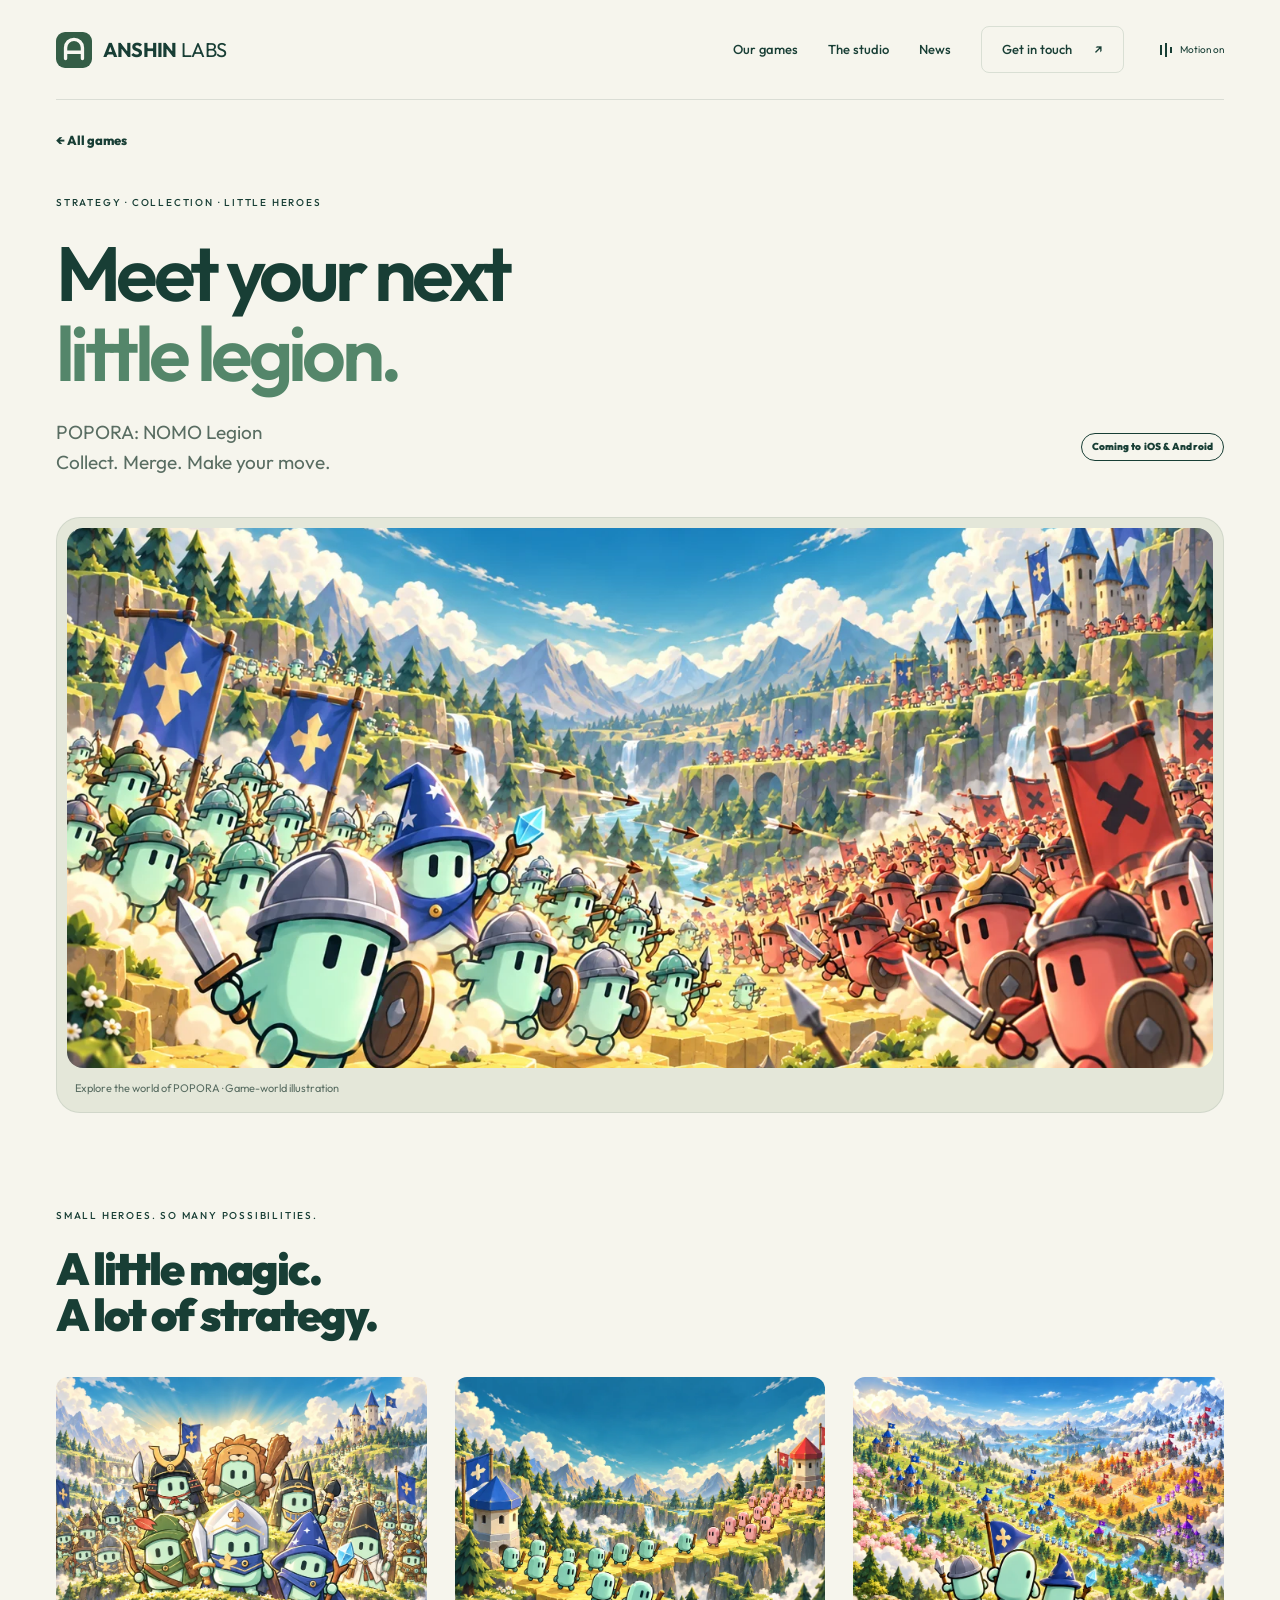
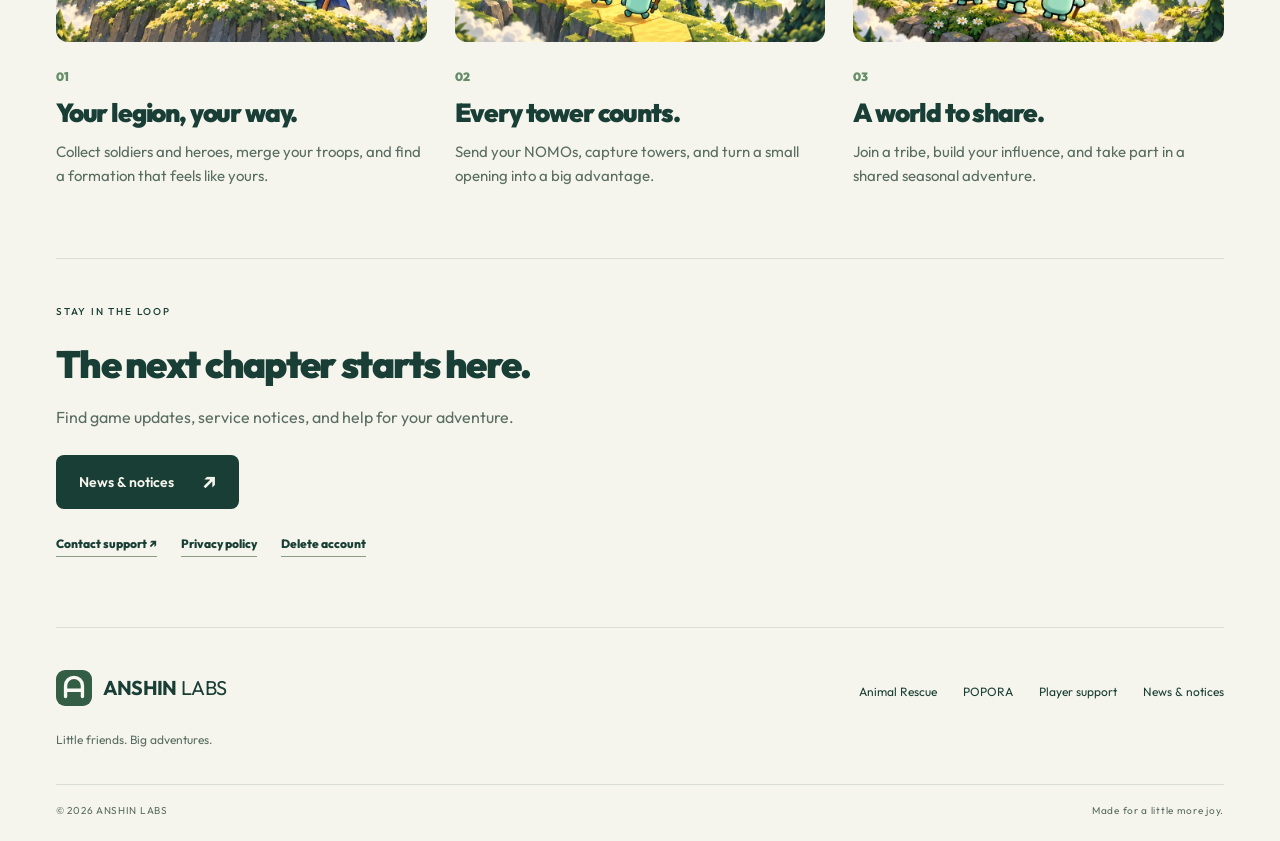
==== commit e43d1149: "Redesign studio site with interactive game showcases and procedural island" ====
--- a/popora/index.html
+++ b/popora/index.html
@@ -1 +1 @@
-<!doctype html><html lang="en"><head><meta charset="utf-8"><meta name="viewport" content="width=device-width,initial-scale=1"><title>POPORA: NOMO Legion · ANSHIN LABS</title><meta name="description" content="Little friends. Big adventures. Discover Animal Rescue and POPORA: NOMO Legion from ANSHIN LABS."><meta name="theme-color" content="#f6f5ed"><meta property="og:title" content="POPORA: NOMO Legion · ANSHIN LABS"><meta property="og:description" content="Little friends. Big adventures. Discover Animal Rescue and POPORA: NOMO Legion from ANSHIN LABS."><meta property="og:type" content="website"><meta property="og:image" content="https://anshin-labs.com/assets/popora-world.webp"><meta property="og:url" content="https://anshin-labs.com/popora/"><link rel="canonical" href="https://anshin-labs.com/popora/"><link rel="icon" href="/assets/studio-mark.svg" type="image/svg+xml"><link rel="stylesheet" href="/site.css"><script defer src="/site.js"></script></head><body><a class="skip" href="#main">Skip to content</a><header class="header wrap"><a class="brand" href="/" aria-label="ANSHIN LABS home"><img src="/assets/studio-mark.svg" width="36" height="36" alt=""><span>ANSHIN<span class="brand-light">LABS</span></span></a><nav aria-label="Main navigation"><a href="/#games">Our games</a><a href="/#studio">The studio</a><a href="/popora/notices/">News</a><a class="nav-support" href="/#support">Get in touch <span aria-hidden="true">↗</span></a></nav></header><main id="main"><section class="detail-intro wrap"><a class="back" href="/#games">← All games</a><p class="eyebrow">STRATEGY · COLLECTION · LITTLE HEROES</p><h1>Meet your next<br><em>little legion.</em></h1><div class="detail-sub"><p>POPORA: NOMO Legion<br>Collect. Merge. Make your move.</p><span class="pill">Coming to iOS &amp; Android</span></div><figure class="wide-art"><img class="" src="/assets/popora-world.webp" width="1440" height="960" alt="NOMO armies in a colorful fantasy valley" fetchpriority=high><figcaption>Explore the world of POPORA · Game-world illustration</figcaption></figure></section><section class="wrap detail-features"><p class="eyebrow">SMALL HEROES. SO MANY POSSIBILITIES.</p><h2>A little magic.<br>A lot of strategy.</h2><div class="feature-grid"><article><img class="" src="/assets/popora-legion.webp" width="1000" height="667" alt="Your legion, your way." loading=lazy><span class="feature-number">01</span><h3>Your legion, your way.</h3><p>Collect soldiers and heroes, merge your troops, and find a formation that feels like yours.</p></article><article><img class="" src="/assets/popora-towers.webp" width="1000" height="667" alt="Every tower counts." loading=lazy><span class="feature-number">02</span><h3>Every tower counts.</h3><p>Send your NOMOs, capture towers, and turn a small opening into a big advantage.</p></article><article><img class="" src="/assets/popora-tribes.webp" width="1000" height="667" alt="A world to share." loading=lazy><span class="feature-number">03</span><h3>A world to share.</h3><p>Join a tribe, build your influence, and take part in a shared seasonal adventure.</p></article></div></section><section class="detail-callout wrap"><div><p class="eyebrow">STAY IN THE LOOP</p><h2>The next chapter starts here.</h2><p>Find game updates, service notices, and help for your adventure.</p></div><a class="button" href="/popora/notices/">News &amp; notices<span aria-hidden="true">↗</span></a><div class="support-links"><a href="/popora/support.html">Contact support ↗</a><a href="/popora/privacy.html">Privacy policy</a><a href="/popora/delete-account.html">Delete account</a></div></section></main><footer class="footer wrap"><div><a class="brand" href="/"><img src="/assets/studio-mark.svg" width="36" height="36" alt=""><span>ANSHIN<span class="brand-light">LABS</span></span></a><p>Little friends. Big adventures.</p></div><div class="footer-links"><a href="/animal-rescue.html">Animal Rescue</a><a href="/popora/">POPORA</a><a href="/#support">Player support</a><a href="/popora/notices/">News &amp; notices</a></div><div class="copyright">© 2026 ANSHIN LABS<span>Made for a little more joy.</span></div></footer></body></html>+<!doctype html><html lang="en"><head><meta charset="utf-8"><meta name="viewport" content="width=device-width,initial-scale=1"><title>POPORA: NOMO Legion · ANSHIN LABS</title><meta name="description" content="Little friends. Big adventures. Discover Animal Rescue and POPORA: NOMO Legion from ANSHIN LABS."><meta name="theme-color" content="#111b18"><meta property="og:title" content="POPORA: NOMO Legion · ANSHIN LABS"><meta property="og:description" content="Little friends. Big adventures. Discover Animal Rescue and POPORA: NOMO Legion from ANSHIN LABS."><meta property="og:type" content="website"><meta property="og:image" content="https://anshin-labs.com/assets/popora-world.webp"><meta property="og:url" content="https://anshin-labs.com/popora/"><link rel="canonical" href="https://anshin-labs.com/popora/"><link rel="icon" href="/assets/studio-mark.svg" type="image/svg+xml"><link rel="stylesheet" href="/site.css"><link rel="stylesheet" href="/experience.css"><script defer src="/site.js"></script><script defer src="/experience.js"></script></head><body data-view="inner"><a class="skip" href="#main">Skip to content</a><div class="reading-progress" aria-hidden="true"></div><header class="header wrap"><a class="brand" href="/" aria-label="ANSHIN LABS home"><img src="/assets/studio-mark.svg" width="36" height="36" alt=""><span>ANSHIN<span class="brand-light">LABS</span></span></a><nav aria-label="Main navigation"><a href="/#games">Our games</a><a href="/#studio">The studio</a><a href="/popora/notices/">News</a><a class="nav-support" href="/#support">Get in touch <span aria-hidden="true">↗</span></a></nav><button class="motion-toggle" type="button" aria-pressed="false" aria-label="Pause decorative motion"><span class="motion-bars" aria-hidden="true"><i></i><i></i><i></i></span><span class="motion-label">Motion on</span></button></header><main id="main"><section class="detail-intro wrap"><a class="back" href="/#games">← All games</a><p class="eyebrow">STRATEGY · COLLECTION · LITTLE HEROES</p><h1>Meet your next<br><em>little legion.</em></h1><div class="detail-sub"><p>POPORA: NOMO Legion<br>Collect. Merge. Make your move.</p><span class="pill">Coming to iOS &amp; Android</span></div><figure class="wide-art"><img class="" src="/assets/popora-world.webp" width="1440" height="960" alt="NOMO armies in a colorful fantasy valley" fetchpriority=high><figcaption>Explore the world of POPORA · Game-world illustration</figcaption></figure></section><section class="wrap detail-features"><p class="eyebrow">SMALL HEROES. SO MANY POSSIBILITIES.</p><h2>A little magic.<br>A lot of strategy.</h2><div class="feature-grid"><article><img class="" src="/assets/popora-legion.webp" width="1000" height="667" alt="Your legion, your way." loading=lazy><span class="feature-number">01</span><h3>Your legion, your way.</h3><p>Collect soldiers and heroes, merge your troops, and find a formation that feels like yours.</p></article><article><img class="" src="/assets/popora-towers.webp" width="1000" height="667" alt="Every tower counts." loading=lazy><span class="feature-number">02</span><h3>Every tower counts.</h3><p>Send your NOMOs, capture towers, and turn a small opening into a big advantage.</p></article><article><img class="" src="/assets/popora-tribes.webp" width="1000" height="667" alt="A world to share." loading=lazy><span class="feature-number">03</span><h3>A world to share.</h3><p>Join a tribe, build your influence, and take part in a shared seasonal adventure.</p></article></div></section><section class="detail-callout wrap"><div><p class="eyebrow">STAY IN THE LOOP</p><h2>The next chapter starts here.</h2><p>Find game updates, service notices, and help for your adventure.</p></div><a class="button" href="/popora/notices/">News &amp; notices<span aria-hidden="true">↗</span></a><div class="support-links"><a href="/popora/support.html">Contact support ↗</a><a href="/popora/privacy.html">Privacy policy</a><a href="/popora/delete-account.html">Delete account</a></div></section></main><footer class="footer wrap"><div><a class="brand" href="/"><img src="/assets/studio-mark.svg" width="36" height="36" alt=""><span>ANSHIN<span class="brand-light">LABS</span></span></a><p>Little friends. Big adventures.</p></div><div class="footer-links"><a href="/animal-rescue.html">Animal Rescue</a><a href="/popora/">POPORA</a><a href="/#support">Player support</a><a href="/popora/notices/">News &amp; notices</a></div><div class="copyright">© 2026 ANSHIN LABS<span>Made for a little more joy.</span></div></footer></body></html>
--- a/experience.css
+++ b/experience.css
@@ -0,0 +1,1531 @@
+@import url('https://fonts.googleapis.com/css2?family=Outfit:wght@400;500;600;700;800;900&display=swap');
+:root {
+  --night:#111b18;
+  --night-raised:#19251f;
+  --lime:#cfec87;
+  --cream:#f1f0e5;
+  --coral:#f88d6a;
+  --muted-light:#a6b5a9;
+}
+body {
+  font-family:'Outfit',sans-serif;
+}
+button {
+  font-family:inherit;
+}
+::selection {
+  background:var(--lime);
+  color:var(--night);
+}
+.header {
+  height:100px;
+  max-width:1440px;
+}
+.brand {
+  font-family:'Outfit',sans-serif;
+  letter-spacing:-.8px;
+  font-weight:700;
+}
+.brand-light {
+  font-weight:400;
+}
+.header nav {
+  margin-left:auto;
+  font-weight:500;
+  font-size:13px;
+  gap:30px;
+}
+.header .nav-support {
+  border-radius:8px;
+}
+.motion-toggle {
+  display:flex;
+  align-items:center;
+  gap:8px;
+  border:0;
+  background:transparent;
+  color:inherit;
+  cursor:pointer;
+  font-size:10px;
+  padding:8px 0 8px 12px;
+  min-height:36px;
+}
+.motion-bars {
+  height:14px;
+  display:flex;
+  align-items:center;
+  gap:3px;
+}
+.motion-bars i {
+  display:block;
+  width:2px;
+  height:10px;
+  background:currentColor;
+  animation:audio-bars 1s ease-in-out infinite alternate;
+}
+.motion-bars i:nth-child(2) {
+  animation-delay:-.6s;
+  height:14px;
+}
+.motion-bars i:nth-child(3) {
+  animation-delay:-.3s;
+  height:6px;
+}
+@keyframes audio-bars {
+  to {
+    transform:scaleY(.3);
+  }
+}
+.reading-progress {
+  position:fixed;
+  left:0;
+  top:0;
+  width:100%;
+  height:2px;
+  transform-origin:left;
+  transform:scaleX(var(--scroll-progress,0));
+  background:var(--coral);
+  z-index:20;
+  pointer-events:none;
+}
+.button {
+  border-radius:8px;
+  font-weight:600;
+  min-height:54px;
+  font-size:14px;
+  transition:background .2s,transform .2s,box-shadow .2s;
+}
+.button:hover {
+  transform:translateY(-3px);
+  box-shadow:0 9px 26px #0002;
+}
+.button>span {
+  transition:transform .2s;
+}
+.button:hover>span {
+  transform:translate(2px,-2px);
+}
+.eyebrow {
+  letter-spacing:1.8px;
+  font-weight:500;
+  font-size:10px;
+}
+.footer {
+  max-width:1440px;
+}
+.footer-links {
+  font-weight:400;
+}
+.footer .copyright {
+  letter-spacing:.7px;
+}
+.header .brand img,.footer .brand img {
+  border-radius:7px;
+}
+.motion-paused *,.motion-paused *::before,.motion-paused *::after {
+  animation-play-state:paused!important;
+}
+.motion-paused [data-tilt] {
+  transform:none!important;
+}
+body[data-view=home] {
+  background:var(--night);
+  color:var(--cream);
+  --ink:var(--cream);
+  --muted:var(--muted-light);
+  --line:#ffffff20;
+  --paper:var(--night);
+}
+body[data-view=home] .brand img {
+  filter:grayscale(1) brightness(1.8);
+}
+body[data-view=home] .header .nav-support {
+  border-color:#ffffff30;
+}
+body[data-view=home] .header nav>a:hover {
+  color:var(--lime);
+}
+body[data-view=home] .eyebrow {
+  color:#b9c5b4;
+}
+body[data-view=home] h1,body[data-view=home] h2,body[data-view=home] h3 {
+  font-family:'Outfit',sans-serif;
+  font-weight:500;
+  letter-spacing:-.055em;
+}
+body[data-view=home] em {
+  color:var(--lime);
+  font-style:normal;
+}
+.electric {
+  background:var(--lime);
+  color:var(--night);
+}
+.electric:hover {
+  background:#e1f6b4;
+}
+.studio-hero {
+  position:relative;
+  overflow:hidden;
+  border-bottom:1px solid #ffffff15;
+}
+.hero-grid {
+  position:absolute;
+  inset:0;
+  background-image:linear-gradient(#bac8ab08 1px,transparent 1px),linear-gradient(90deg,#bac8ab08 1px,transparent 1px);
+  background-size:100px 100px;
+  pointer-events:none;
+  mask-image:linear-gradient(to right,#000,transparent 65%);
+}
+.hero-layout {
+  display:grid;
+  grid-template-columns:1fr 1.07fr;
+  align-items:center;
+  gap:25px;
+  min-height:690px;
+  position:relative;
+  max-width:1440px;
+  padding-block:25px 70px;
+}
+.hero-editorial {
+  position:relative;
+  z-index:2;
+  padding-block:35px;
+}
+.hero-editorial .eyebrow {
+  margin-bottom:34px;
+  display:flex;
+  gap:10px;
+  align-items:center;
+}
+.signal-dot {
+  display:inline-block;
+  width:5px;
+  height:5px;
+  border-radius:50%;
+  background:var(--lime);
+  box-shadow:0 0 0 4px #cfec8712;
+  flex-shrink:0;
+}
+.hero-editorial h1 {
+  font-size:clamp(65px,6.5vw,100px);
+  line-height:.97;
+  white-space:nowrap;
+  font-weight:500!important;
+}
+.play-word {
+  position:relative;
+  display:inline-block;
+  color:var(--lime);
+}
+.play-word svg {
+  position:absolute;
+  bottom:-23px;
+  left:0;
+  width:100%;
+  height:26px;
+  stroke:var(--coral);
+  stroke-width:2.2;
+  fill:none;
+  stroke-linecap:round;
+  stroke-dasharray:280;
+  animation:draw-line 1.6s ease-out both;
+}
+.coral-dot {
+  color:var(--coral);
+}
+@keyframes draw-line {
+  from {
+    stroke-dashoffset:280;
+  }
+  to {
+    stroke-dashoffset:0;
+  }
+}
+.hero-description {
+  font-size:18px;
+  line-height:1.65;
+  margin:45px 0 29px;
+  color:var(--muted-light);
+}
+.hero-coordinates {
+  display:flex;
+  align-items:center;
+  gap:12px;
+  margin-top:58px;
+  font-size:9px;
+  letter-spacing:1.5px;
+  color:#879a8b;
+}
+.crosshair {
+  font-size:27px;
+  font-weight:200;
+  color:var(--coral);
+}
+.hero-portal {
+  position:relative;
+  min-width:0;
+  height:620px;
+  perspective:1000px;
+  transform:rotateX(var(--tilt-y,0deg)) rotateY(var(--tilt-x,0deg));
+  transition:transform .5s ease-out;
+}
+.portal-picture {
+  position:absolute;
+  inset:20px 18px 34px;
+  border-radius:200px 200px 18px 18px;
+  overflow:hidden;
+  transform:rotate(5deg);
+  background:#bcd4b1;
+}
+.portal-picture>img {
+  height:100%;
+  width:100%;
+  object-fit:cover;
+  object-position:54% center;
+  transform:scale(1.03);
+  animation:picture-arrive 1.4s ease-out both;
+}
+@keyframes picture-arrive {
+  from {
+    transform:scale(1.1);
+  }
+  to {
+    transform:scale(1.03);
+  }
+}
+.portal-rim {
+  position:absolute;
+  inset:7px 28px 22px 4px;
+  border:1px solid #cfec8750;
+  border-radius:230px 230px 20px 20px;
+  transform:rotate(-5deg);
+}
+.portal-lines {
+  position:absolute;
+  inset:-4% -4%;
+  width:108%;
+  height:108%;
+  pointer-events:none;
+  stroke:#dfebb587;
+  stroke-width:1;
+}
+.portal-lines .dash-line {
+  stroke-dasharray:3 12;
+  animation:orbit-dash 45s linear infinite;
+}
+.portal-lines circle {
+  fill:var(--lime);
+  stroke:none;
+}
+@keyframes orbit-dash {
+  to {
+    stroke-dashoffset:-600;
+  }
+}
+.portal-id {
+  position:absolute;
+  top:24px;
+  left:20px;
+  background:var(--night);
+  border:1px solid #ffffff25;
+  padding:12px 16px;
+  display:flex;
+  align-items:center;
+  gap:9px;
+  font-size:9px;
+  letter-spacing:1px;
+  transform:rotate(-5deg);
+}
+.portal-caption {
+  position:absolute;
+  bottom:6px;
+  left:30px;
+  right:45px;
+  display:flex;
+  align-items:center;
+  justify-content:space-between;
+  background:var(--night);
+  border:1px solid #ffffff25;
+  padding:22px 25px;
+  transform:rotate(-3deg);
+  box-shadow:0 20px 45px #0003;
+}
+.portal-caption>span:first-child {
+  font-size:15px;
+  line-height:1.5;
+  font-weight:400;
+  color:#9cae9f;
+}
+.portal-caption strong {
+  font-size:22px;
+  color:var(--cream);
+  font-weight:500;
+  letter-spacing:-.5px;
+}
+.circle-arrow {
+  display:grid;
+  place-items:center;
+  width:46px;
+  height:46px;
+  border:1px solid #ffffff40;
+  border-radius:50%;
+  font-size:24px;
+  transition:background .2s,color .2s,transform .2s;
+  flex-shrink:0;
+}
+.portal-caption:hover .circle-arrow,.dispatch-link:hover .circle-arrow {
+  background:var(--lime);
+  color:var(--night);
+  transform:rotate(45deg);
+}
+.orbit-label {
+  position:absolute;
+  right:-26px;
+  top:49%;
+  font-size:8px;
+  letter-spacing:2px;
+  writing-mode:vertical-rl;
+  color:var(--lime);
+}
+.hero-baseline {
+  max-width:1440px;
+  display:flex;
+  justify-content:space-between;
+  border-top:1px solid #ffffff18;
+  padding:23px 0 28px;
+  font-size:9px;
+  letter-spacing:1.4px;
+  color:#93a394;
+}
+.hero-baseline a {
+  color:var(--cream);
+}
+.hero-baseline a span {
+  margin-left:20px;
+}
+.hero-orbits {
+  position:absolute;
+  inset:0;
+  pointer-events:none;
+  overflow:hidden;
+}
+.hero-orbits i {
+  position:absolute;
+  left:-300px;
+  bottom:-640px;
+  width:1000px;
+  height:1000px;
+  border:1px solid #cfec8710;
+  border-radius:50%;
+}
+.hero-orbits i:nth-child(2) {
+  width:1150px;
+  height:1150px;
+  bottom:-710px;
+  left:-380px;
+}
+.hero-orbits i:nth-child(3) {
+  width:1300px;
+  height:1300px;
+  bottom:-775px;
+  left:-455px;
+}
+.word-ribbon {
+  overflow:hidden;
+  padding:27px 0;
+  background:#19251f;
+  border-bottom:1px solid #ffffff10;
+}
+.word-ribbon>div {
+  display:flex;
+  align-items:center;
+  gap:45px;
+  width:max-content;
+  animation:marquee 45s linear infinite;
+}
+.word-ribbon span {
+  font-size:24px;
+  font-weight:400;
+  letter-spacing:1px;
+  color:#becabb;
+}
+.word-ribbon b {
+  font-size:24px;
+  color:var(--coral);
+  font-weight:400;
+}
+@keyframes marquee {
+  to {
+    transform:translateX(-50%);
+  }
+}
+.worlds-section {
+  padding-block:100px;
+  max-width:1440px;
+}
+.editorial-heading {
+  display:flex;
+  justify-content:space-between;
+  align-items:flex-end;
+  margin-bottom:46px;
+  gap:30px;
+}
+.editorial-heading h2 {
+  font-size:clamp(40px,4.4vw,64px);
+  line-height:1.05;
+}
+.editorial-heading>p {
+  font-size:15px;
+  line-height:1.7;
+  max-width:270px;
+  padding-bottom:6px;
+}
+.world-tabs {
+  display:grid;
+  grid-template-columns:1fr 1fr;
+  gap:0;
+  border-top:1px solid #ffffff24;
+  border-bottom:1px solid #ffffff24;
+  margin-bottom:26px;
+}
+.world-tabs button {
+  display:flex;
+  align-items:center;
+  gap:18px;
+  background:transparent;
+  color:#8ea08f;
+  border:0;
+  text-align:left;
+  min-height:100px;
+  padding:20px 25px;
+  cursor:pointer;
+  position:relative;
+  transition:background .2s,color .2s;
+}
+.world-tabs button+button {
+  border-left:1px solid #ffffff24;
+}
+.world-tabs button::after {
+  content:'';
+  position:absolute;
+  left:0;
+  right:0;
+  bottom:-1px;
+  height:2px;
+  background:var(--lime);
+  transform:scaleX(0);
+  transform-origin:left;
+  transition:transform .3s;
+}
+.world-tabs button[aria-selected=true] {
+  color:var(--cream);
+  background:#ffffff04;
+}
+.world-tabs button[aria-selected=true]::after {
+  transform:scaleX(1);
+}
+.world-tabs button:hover {
+  background:#ffffff08;
+}
+.world-index {
+  font-size:11px;
+  align-self:flex-start;
+  padding-top:4px;
+  font-variant-numeric:tabular-nums;
+}
+.world-tabs img {
+  border-radius:10px;
+  width:40px;
+  height:40px;
+}
+.world-tabs button>span:not(.world-index):not(.tab-arrow) {
+  font-size:21px;
+  letter-spacing:-.6px;
+  font-weight:500;
+}
+.world-tabs small {
+  display:block;
+  font-size:11px;
+  font-weight:400;
+  color:#99aa9b;
+  margin-top:4px;
+  letter-spacing:0;
+}
+.tab-arrow {
+  font-size:25px;
+  margin-left:auto;
+  color:var(--lime);
+}
+.world-stage {
+  position:relative;
+  border:1px solid #ffffff18;
+  border-radius:12px;
+  overflow:hidden;
+  background:#1b2a22;
+}
+.world-panel {
+  min-height:570px;
+  display:grid;
+  grid-template-columns:.82fr 1.3fr;
+  position:relative;
+  animation:world-enter .6s ease-out;
+}
+@keyframes world-enter {
+  from {
+    opacity:.4;
+    transform:translateY(10px);
+  }
+  to {
+    opacity:1;
+    transform:translateY(0);
+  }
+}
+.world-visual {
+  grid-column:2;
+  grid-row:1;
+  position:relative;
+  min-width:0;
+  overflow:hidden;
+  clip-path:polygon(8% 0,100% 0,100% 100%,0 100%);
+}
+.world-visual>img {
+  width:100%;
+  height:100%;
+  position:absolute;
+  inset:0;
+  object-fit:cover;
+  object-position:52% center;
+  transition:transform 1s;
+}
+.world-stage:hover .world-visual>img {
+  transform:scale(1.025);
+}
+.visual-cross {
+  position:absolute;
+  font-size:28px;
+  font-weight:200;
+  color:#fffd;
+  line-height:1;
+}
+.visual-cross.top {
+  top:20px;
+  right:25px;
+}
+.visual-cross.bottom {
+  bottom:20px;
+  left:38px;
+}
+.world-art-label {
+  position:absolute;
+  bottom:28px;
+  right:26px;
+  font-size:8px;
+  letter-spacing:1.7px;
+  color:white;
+  text-shadow:0 1px 4px #0009;
+}
+.world-description {
+  grid-column:1;
+  grid-row:1;
+  position:relative;
+  padding:48px 18px 48px 45px;
+  align-self:center;
+  z-index:1;
+}
+.release-pill {
+  display:inline-flex;
+  align-items:center;
+  gap:8px;
+  font-size:9px;
+  letter-spacing:1.5px;
+  color:#c5d5b4;
+  margin-bottom:38px;
+}
+.release-pill i {
+  height:5px;
+  width:5px;
+  background:var(--lime);
+  border-radius:50%;
+}
+.world-description h3 {
+  font-size:clamp(38px,3.6vw,56px);
+  line-height:1.03;
+  margin-bottom:23px;
+  white-space:nowrap;
+}
+.world-description>p {
+  font-size:15px;
+  line-height:1.75;
+  max-width:305px;
+}
+.genre-tags {
+  display:flex;
+  flex-wrap:wrap;
+  gap:7px;
+  margin:25px 0 30px;
+}
+.genre-tags span {
+  font-size:10px;
+  border:1px solid #ffffff24;
+  border-radius:4px;
+  padding:5px 9px;
+  color:#bbcabd;
+}
+.platform-note {
+  display:block;
+  font-size:10px;
+  margin-top:12px;
+  color:#a0b19e;
+  letter-spacing:.4px;
+}
+.animal-panel {
+  background:#352b24;
+}
+.animal-panel .world-visual>img {
+  object-position:center 73%;
+}
+.animal-panel em {
+  color:#f4dba4;
+}
+.animal-panel .electric {
+  background:#f4dba4;
+}
+.world-stage-footer {
+  display:flex;
+  justify-content:space-between;
+  align-items:center;
+  font-size:8px;
+  letter-spacing:1.4px;
+  color:#829482;
+  margin-top:20px;
+}
+.world-counter {
+  font-size:14px;
+  letter-spacing:2px;
+  color:var(--cream);
+}
+.world-counter i {
+  font-style:normal;
+  color:#6a7c69;
+  margin:0 8px;
+}
+.studio-section {
+  background:var(--cream);
+  color:var(--night);
+  padding:90px 0 75px;
+  position:relative;
+  overflow:hidden;
+  border-radius:32px 32px 0 0;
+}
+.studio-section .eyebrow {
+  color:#4f6653!important;
+}
+.studio-intro {
+  display:grid;
+  grid-template-columns:1.2fr 1fr;
+  position:relative;
+  max-width:1440px;
+  gap:25px 60px;
+}
+.studio-intro>.eyebrow {
+  grid-column:1/-1;
+  margin-bottom:0;
+}
+.studio-intro h2 {
+  font-size:clamp(46px,5.5vw,80px);
+  line-height:1;
+}
+.studio-intro h2 span {
+  color:#70885b;
+}
+.studio-paragraphs {
+  max-width:390px;
+  align-self:end;
+  padding-bottom:4px;
+  position:relative;
+  z-index:1;
+}
+.studio-paragraphs p {
+  color:#526455;
+  font-size:17px;
+  line-height:1.7;
+}
+.studio-paragraphs p+p {
+  margin-top:18px;
+}
+.studio-asterisk {
+  position:absolute;
+  width:100px;
+  height:100px;
+  top:-40px;
+  right:0;
+  stroke:#bd6a45;
+  stroke-width:1;
+  animation:asterisk-turn 75s linear infinite;
+  opacity:.7;
+}
+@keyframes asterisk-turn {
+  to {
+    transform:rotate(360deg);
+  }
+}
+.playground {
+  display:grid;
+  grid-template-columns:1.4fr 1fr;
+  align-items:center;
+  gap:60px;
+  margin-top:65px;
+  padding-block:35px;
+  border-block:1px solid #203d2525;
+  max-width:1440px;
+}
+.playground-art {
+  position:relative;
+  background-color:#e7e9db;
+  background-image:radial-gradient(#3453362e 1px,transparent 1px);
+  background-size:20px 20px;
+  border-radius:10px;
+  min-width:0;
+  overflow:hidden;
+  aspect-ratio:1.38;
+}
+.playground-art canvas {
+  width:100%;
+  height:100%;
+  display:block;
+  touch-action:pan-y;
+}
+.playground-readout {
+  display:flex;
+  align-items:center;
+  gap:10px;
+  position:absolute;
+  left:22px;
+  top:20px;
+  font-size:8px;
+  letter-spacing:1.2px;
+  color:#415441;
+  pointer-events:none;
+}
+.playground-readout .signal-dot {
+  background:#658550;
+  box-shadow:none;
+}
+.map-coordinate {
+  position:absolute;
+  bottom:18px;
+  right:18px;
+  font-size:7px;
+  letter-spacing:1px;
+  color:#75806a;
+}
+.playground-copy {
+  max-width:335px;
+}
+.playground-copy h3 {
+  font-size:48px;
+  line-height:1.02;
+  margin-bottom:22px;
+}
+.playground-copy p {
+  font-size:15px;
+  color:#596754;
+  line-height:1.75;
+  margin-bottom:28px;
+}
+.playground-copy .button {
+  background:#183e35;
+  color:var(--cream);
+  border:0;
+  cursor:pointer;
+}
+.playground-copy .button:hover {
+  background:#315f4b;
+}
+.playground-copy .playground-note {
+  font-size:10px;
+  margin:15px 0 0;
+  color:#74816b;
+}
+.studio-principles {
+  display:grid;
+  grid-template-columns:repeat(3,1fr);
+  gap:50px;
+  margin-top:40px;
+  max-width:1440px;
+}
+.studio-principles>div>span {
+  font-size:10px;
+  color:#78866d;
+  display:block;
+  margin-bottom:20px;
+}
+.studio-principles h3 {
+  font-size:25px;
+  margin-bottom:12px;
+  letter-spacing:-.7px!important;
+}
+.studio-principles p {
+  font-size:14px;
+  color:#626f5b;
+  max-width:260px;
+}
+.dispatch-section {
+  padding-block:95px;
+  display:grid;
+  grid-template-columns:1fr 1fr;
+  align-items:end;
+  gap:65px;
+  max-width:1440px;
+}
+.dispatch-section h2 {
+  font-size:49px;
+}
+.dispatch-link {
+  display:flex;
+  align-items:center;
+  gap:24px;
+  padding:28px 0;
+  border-block:1px solid #ffffff28;
+}
+.dispatch-link>span:nth-child(2) {
+  font-size:25px;
+  letter-spacing:-.6px;
+}
+.dispatch-link small {
+  display:block;
+  font-size:12px;
+  color:#92a48f;
+  margin-top:9px;
+  line-height:1.5;
+  letter-spacing:0;
+}
+.dispatch-link .circle-arrow {
+  margin-left:auto;
+}
+.dispatch-icon {
+  display:flex;
+  align-items:center;
+  gap:5px;
+  width:46px;
+  height:60px;
+}
+.dispatch-icon i {
+  width:8px;
+  background:var(--lime);
+  height:48px;
+  transform:skewY(-25deg);
+  transition:height .3s;
+}
+.dispatch-icon i:nth-child(2) {
+  height:34px;
+}
+.dispatch-icon i:nth-child(3) {
+  height:22px;
+}
+.dispatch-link:hover .dispatch-icon i:nth-child(2) {
+  height:48px;
+}
+.dispatch-link:hover .dispatch-icon i:nth-child(3) {
+  height:34px;
+}
+.contact-section {
+  position:relative;
+  overflow:hidden;
+  background:#1d2a22;
+  border-top:1px solid #ffffff10;
+  padding:80px 0 45px;
+}
+.contact-section>.wrap {
+  max-width:1440px;
+  position:relative;
+}
+.contact-section h2 {
+  font-size:clamp(44px,5.3vw,80px);
+  max-width:1000px;
+  line-height:1.05;
+}
+.contact-section h2>span {
+  color:var(--coral);
+}
+.contact-mail {
+  display:inline-flex;
+  gap:50px;
+  align-items:center;
+  font-size:26px;
+  font-weight:400;
+  letter-spacing:-.5px;
+  margin:36px 0 60px;
+  border-bottom:1px solid #aec39c80;
+  padding-bottom:12px;
+}
+.contact-mail>span {
+  color:var(--lime);
+  transition:transform .2s;
+}
+.contact-mail:hover>span {
+  transform:translate(4px,-4px);
+}
+.contact-games {
+  display:grid;
+  grid-template-columns:1fr 1fr;
+  gap:40px;
+  border-top:1px solid #ffffff20;
+  padding-top:30px;
+}
+.contact-games article {
+  display:flex;
+  gap:16px;
+  align-items:center;
+}
+.contact-games img {
+  border-radius:11px;
+}
+.contact-games h3 {
+  font-size:18px;
+  letter-spacing:-.3px!important;
+  margin-bottom:14px;
+}
+.contact-games .support-links {
+  font-size:11px;
+  gap:18px;
+  font-weight:400;
+}
+.contact-games .support-links a {
+  border-color:#ffffff35;
+}
+.contact-hint {
+  font-size:10px;
+  margin-top:35px;
+  color:#829681;
+}
+.contact-orbit {
+  position:absolute;
+  right:-280px;
+  top:-240px;
+  width:760px;
+  height:760px;
+  border:1px solid #a7c28b20;
+  border-radius:50%;
+  box-shadow:0 0 0 65px #a7c28b04,0 0 0 130px #a7c28b03;
+  pointer-events:none;
+}
+.reveal-ready[data-reveal] {
+  opacity:0;
+  transform:translateY(20px);
+  transition:opacity .65s ease-out,transform .65s ease-out;
+}
+.reveal-ready.is-revealed[data-reveal] {
+  opacity:1;
+  transform:none;
+}
+.motion-paused [data-reveal] {
+  opacity:1;
+  transform:none;
+}
+body[data-view=inner] .header {
+  border-bottom:1px solid #183e3520;
+}
+body[data-view=inner] h1 {
+  font-weight:600;
+}
+body[data-view=inner] .detail-intro h1 {
+  letter-spacing:-.06em;
+}
+body[data-view=inner] .wide-art {
+  border:1px solid #183e3518;
+  border-radius:24px;
+  padding:10px;
+  background:#e4e7d9;
+}
+body[data-view=inner] .wide-art>img {
+  border-radius:16px;
+}
+body[data-view=inner] .wide-art figcaption {
+  margin:12px 8px 4px;
+}
+body[data-view=inner] .feature-grid img {
+  border-radius:12px;
+}
+body[data-view=inner] .legal-tabs a[aria-current] {
+  text-decoration-color:#be7144;
+}
+body[data-view=inner] .footer {
+  border-top:1px solid #183e3520;
+}
+@media(min-width:1650px) {
+  .hero-layout {
+    min-height:760px;
+  }
+  .hero-portal {
+    height:680px;
+  }
+}
+@media(max-width:1150px) {
+  .header nav {
+    gap:22px;
+  }
+  .hero-layout {
+    min-height:610px;
+  }
+  .hero-portal {
+    height:525px;
+  }
+  .hero-editorial h1 {
+    font-size:clamp(57px,6.5vw,75px);
+  }
+  .hero-editorial .eyebrow {
+    font-size:8px;
+  }
+  .portal-caption {
+    padding:19px;
+    left:18px;
+    right:25px;
+  }
+  .portal-caption strong {
+    font-size:19px;
+  }
+  .world-description {
+    padding:36px 12px 36px 30px;
+  }
+  .world-description h3 {
+    font-size:43px;
+  }
+  .world-panel {
+    min-height:540px;
+  }
+  .playground {
+    gap:35px;
+  }
+  .playground-copy h3 {
+    font-size:40px;
+  }
+  .dispatch-section {
+    gap:35px;
+  }
+  .dispatch-link {
+    gap:16px;
+  }
+  .dispatch-link>span:nth-child(2) {
+    font-size:22px;
+  }
+  .studio-asterisk {
+    width:75px;
+    height:75px;
+    top:-55px;
+  }
+  .header .motion-label {
+    display:none;
+  }
+  .header .motion-toggle {
+    padding:10px;
+  }
+  .studio-intro {
+    gap:25px 40px;
+  }
+}
+@media(max-width:760px) {
+  .header {
+    min-height:100px;
+    height:auto;
+    display:grid;
+    grid-template-columns:1fr auto;
+    padding:20px 0 14px;
+    gap:18px;
+  }
+  .header .brand {
+    grid-column:1;
+  }
+  .header .motion-toggle {
+    grid-row:1;
+    grid-column:2;
+    min-height:30px;
+  }
+  .header nav {
+    grid-row:2;
+    grid-column:1/-1;
+    width:100%;
+    font-size:12px;
+    gap:10px;
+    margin:0;
+  }
+  .header .motion-label {
+    display:inline;
+  }
+  .header .nav-support {
+    padding:6px 10px;
+  }
+  .hero-layout {
+    grid-template-columns:1fr;
+    padding:28px 0 48px;
+    gap:20px;
+    min-height:0;
+  }
+  .hero-editorial {
+    padding:5px 0 0;
+  }
+  .hero-editorial .eyebrow {
+    font-size:8px;
+    letter-spacing:1.4px;
+    margin-bottom:27px;
+  }
+  .hero-editorial h1 {
+    font-size:clamp(50px,11vw,78px);
+    line-height:1.02;
+    white-space:normal;
+  }
+  .hero-description {
+    font-size:16px;
+    margin:35px 0 24px;
+  }
+  .hero-coordinates {
+    margin-top:27px;
+    font-size:8px;
+    letter-spacing:1.2px;
+  }
+  .hero-portal {
+    height:450px;
+    width:90%;
+    margin:10px auto 0;
+  }
+  .portal-picture {
+    inset:12px 10px 35px;
+    border-radius:160px 160px 12px 12px;
+  }
+  .portal-id {
+    font-size:7px;
+    padding:9px 10px;
+    top:12px;
+    left:0;
+  }
+  .portal-caption {
+    bottom:4px;
+    padding:16px;
+    left:0;
+    right:5px;
+  }
+  .portal-caption strong {
+    font-size:19px;
+  }
+  .portal-caption>span:first-child {
+    font-size:12px;
+  }
+  .portal-caption .circle-arrow {
+    width:38px;
+    height:38px;
+    font-size:20px;
+  }
+  .orbit-label {
+    right:-19px;
+    font-size:6px;
+  }
+  .hero-baseline {
+    padding:18px 0 22px;
+    font-size:7px;
+    gap:16px;
+    line-height:1.6;
+  }
+  .hero-baseline>span {
+    max-width:145px;
+  }
+  .hero-baseline a {
+    white-space:nowrap;
+    align-self:center;
+    letter-spacing:1px;
+  }
+  .hero-baseline a span {
+    margin-left:9px;
+  }
+  .word-ribbon {
+    padding:20px 0;
+  }
+  .word-ribbon>div {
+    gap:26px;
+  }
+  .word-ribbon span {
+    font-size:18px;
+  }
+  .word-ribbon b {
+    font-size:19px;
+  }
+  .worlds-section {
+    padding:55px 0;
+  }
+  .editorial-heading {
+    display:block;
+    margin-bottom:30px;
+  }
+  .editorial-heading h2 {
+    font-size:45px;
+  }
+  .editorial-heading>p {
+    font-size:14px;
+    margin-top:23px;
+  }
+  .world-tabs {
+    margin-bottom:18px;
+  }
+  .world-tabs button {
+    gap:10px;
+    padding:16px 8px;
+    min-height:80px;
+  }
+  .world-tabs button>span:not(.world-index):not(.tab-arrow) {
+    font-size:15px;
+    letter-spacing:-.3px;
+  }
+  .world-tabs small {
+    font-size:8px;
+    line-height:1.3;
+  }
+  .world-tabs img {
+    width:28px;
+    height:28px;
+    border-radius:7px;
+  }
+  .world-index {
+    display:none;
+  }
+  .tab-arrow {
+    display:none;
+  }
+  .world-panel {
+    grid-template-columns:1fr;
+    min-height:0;
+  }
+  .world-visual {
+    grid-column:1;
+    grid-row:1;
+    height:310px;
+    clip-path:none;
+  }
+  .world-description {
+    grid-column:1;
+    grid-row:2;
+    padding:28px;
+  }
+  .world-description h3 {
+    font-size:47px;
+  }
+  .world-description>p {
+    max-width:none;
+    font-size:15px;
+  }
+  .release-pill {
+    margin-bottom:25px;
+  }
+  .world-stage-footer {
+    font-size:6px;
+    letter-spacing:1px;
+    gap:16px;
+  }
+  .world-stage-footer>span:first-child {
+    max-width:210px;
+  }
+  .world-counter {
+    font-size:12px;
+    white-space:nowrap;
+  }
+  .studio-section {
+    padding:55px 0 42px;
+    border-radius:22px 22px 0 0;
+  }
+  .studio-intro {
+    display:block;
+  }
+  .studio-intro h2 {
+    font-size:56px;
+    margin:24px 0;
+  }
+  .studio-intro .eyebrow {
+    font-size:8px;
+    letter-spacing:1.4px;
+    max-width:250px;
+  }
+  .studio-asterisk {
+    width:48px;
+    height:48px;
+    top:-15px;
+    right:2px;
+  }
+  .studio-paragraphs p {
+    font-size:16px;
+  }
+  .playground {
+    grid-template-columns:1fr;
+    margin-top:35px;
+    padding-block:25px;
+    gap:28px;
+  }
+  .playground-art {
+    aspect-ratio:1.25;
+  }
+  .playground-readout {
+    font-size:6px;
+    left:13px;
+    top:13px;
+    letter-spacing:.6px;
+  }
+  .map-coordinate {
+    font-size:6px;
+    right:12px;
+    bottom:12px;
+  }
+  .playground-copy {
+    max-width:none;
+  }
+  .playground-copy h3 {
+    font-size:43px;
+  }
+  .playground-copy .eyebrow {
+    margin-bottom:16px;
+  }
+  .playground-copy p {
+    margin-bottom:22px;
+  }
+  .studio-principles {
+    grid-template-columns:1fr;
+    gap:24px;
+    margin-top:28px;
+  }
+  .studio-principles>div {
+    display:grid;
+    grid-template-columns:30px 1fr;
+    gap:10px;
+  }
+  .studio-principles>div>span {
+    grid-row:1/3;
+    margin:5px 0 0;
+  }
+  .studio-principles h3 {
+    font-size:24px;
+    margin:0;
+  }
+  .studio-principles p {
+    grid-column:2;
+    font-size:13px;
+    max-width:none;
+  }
+  .dispatch-section {
+    grid-template-columns:1fr;
+    padding-block:55px;
+    gap:30px;
+  }
+  .dispatch-section h2 {
+    font-size:42px;
+  }
+  .dispatch-link {
+    padding:22px 0;
+  }
+  .dispatch-link small {
+    font-size:11px;
+    max-width:185px;
+  }
+  .dispatch-icon {
+    width:32px;
+    gap:4px;
+  }
+  .dispatch-icon i {
+    width:6px;
+  }
+  .dispatch-link .circle-arrow {
+    width:40px;
+    height:40px;
+    font-size:22px;
+  }
+  .contact-section {
+    padding:50px 0 30px;
+  }
+  .contact-section h2 {
+    font-size:43px;
+    max-width:450px;
+  }
+  .contact-mail {
+    font-size:23px;
+    gap:25px;
+    margin:28px 0 35px;
+  }
+  .contact-games {
+    grid-template-columns:1fr;
+    gap:28px;
+    padding-top:26px;
+  }
+  .contact-games h3 {
+    font-size:18px;
+  }
+  .contact-games .support-links {
+    font-size:10px;
+    gap:15px;
+  }
+  .contact-hint {
+    font-size:9px;
+    line-height:1.7;
+    margin-top:27px;
+    max-width:330px;
+  }
+  .footer-links {
+    gap:16px 22px;
+  }
+  .footer {
+    gap:26px;
+  }
+  .copyright {
+    font-size:8px;
+  }
+  .studio-hero .button {
+    font-size:13px;
+    min-height:50px;
+  }
+  .studio-hero .hero-grid {
+    background-size:65px 65px;
+  }
+}
+@media(max-width:370px) {
+  .hero-editorial h1 {
+    font-size:49px;
+  }
+  .hero-portal {
+    height:395px;
+  }
+  .world-description {
+    padding:24px;
+  }
+  .world-description h3 {
+    font-size:42px;
+  }
+  .studio-intro h2 {
+    font-size:49px;
+  }
+  .contact-section h2 {
+    font-size:36px;
+  }
+  .contact-mail {
+    font-size:21px;
+  }
+  .world-tabs button {
+    gap:7px;
+  }
+  .world-tabs button>span:not(.world-index):not(.tab-arrow) {
+    font-size:13px;
+  }
+  .world-tabs img {
+    width:25px;
+    height:25px;
+  }
+}
+@media(prefers-reduced-motion:reduce) {
+  .reveal-ready[data-reveal] {
+    opacity:1;
+    transform:none;
+  }
+  .hero-portal {
+    transform:none!important;
+  }
+}
+.page-hidden *,.page-hidden *::before,.page-hidden *::after {
+  animation-play-state:paused!important;
+}
+.decoration-idle *,.decoration-idle *::before,.decoration-idle *::after {
+  animation-play-state:paused!important;
+}
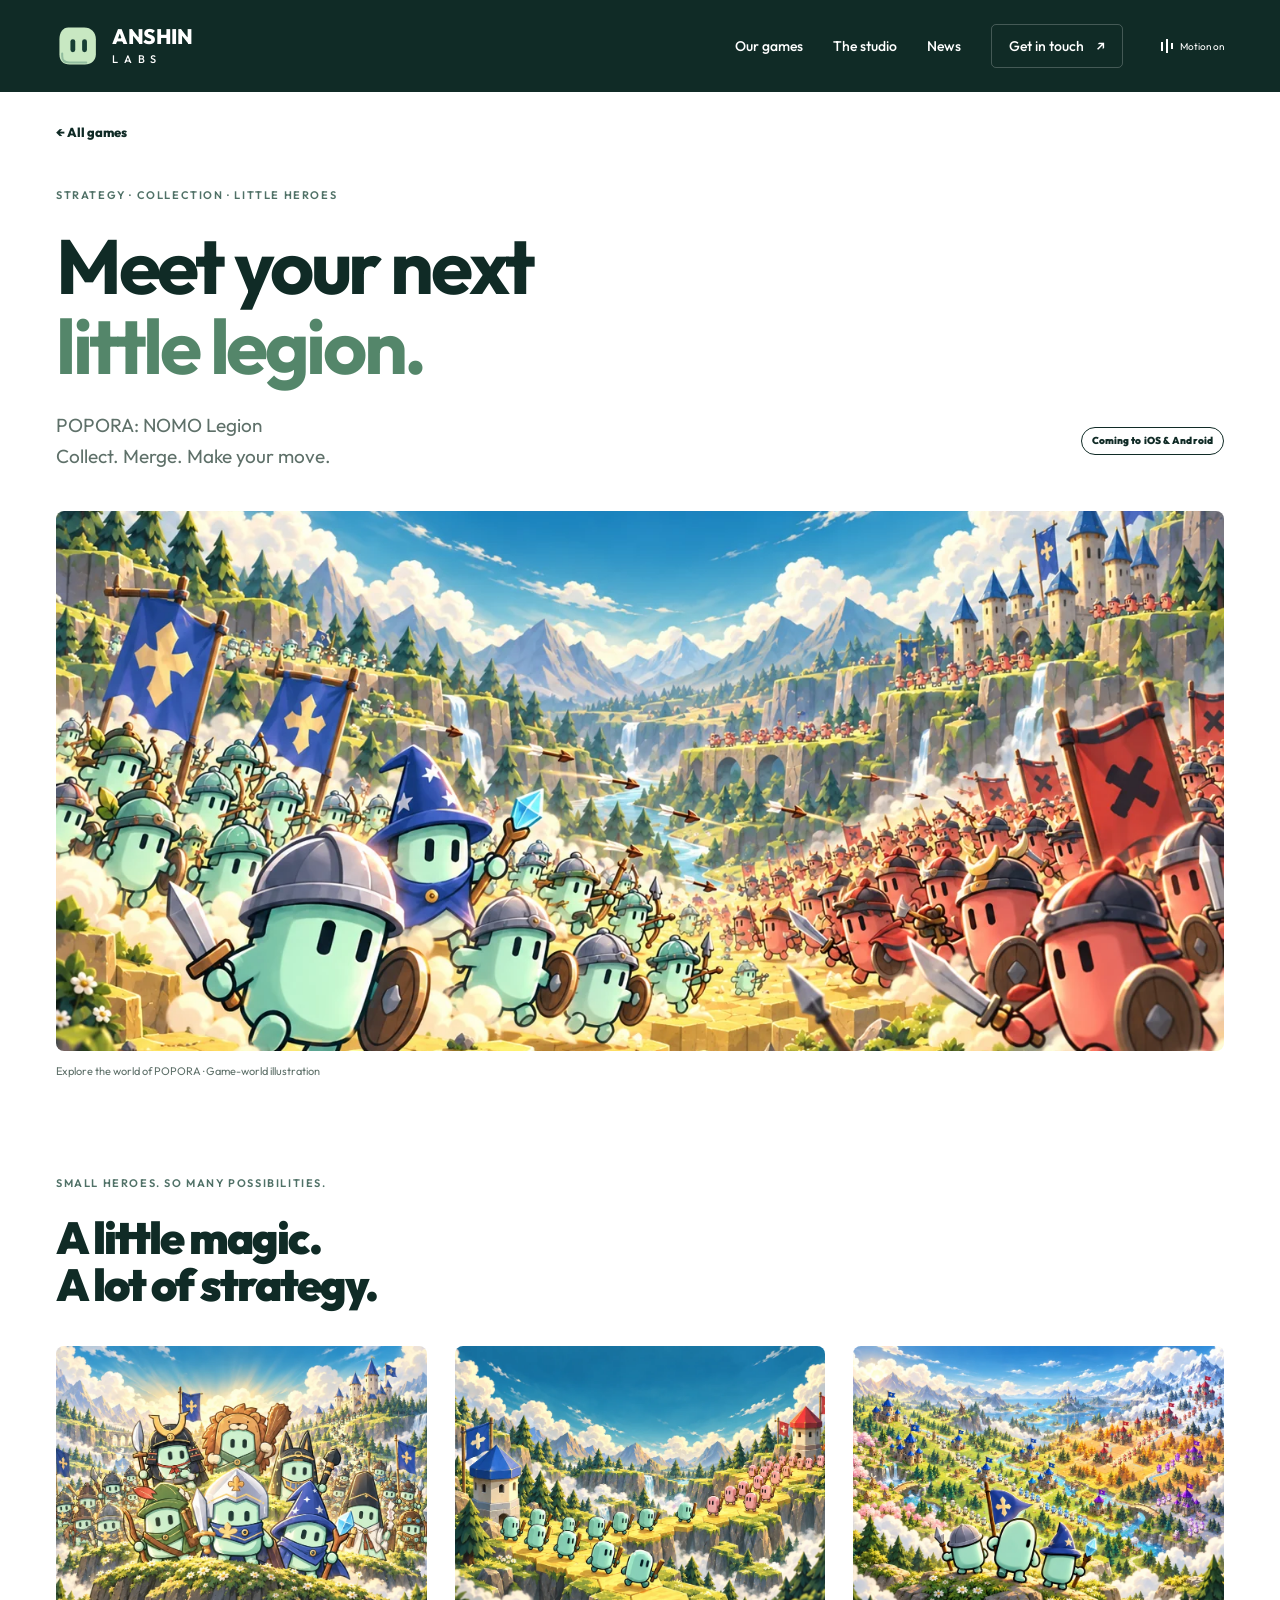
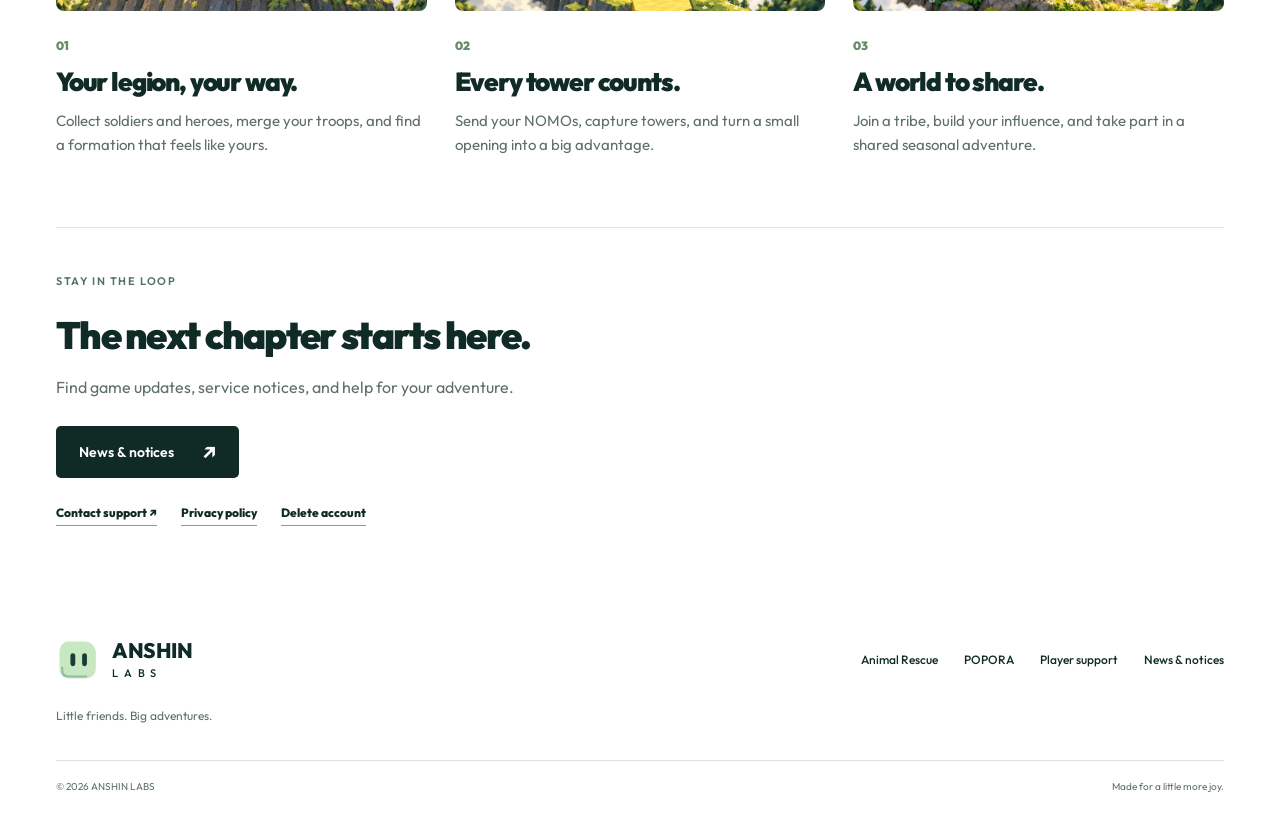
==== commit 1cfabc98: "Refresh studio identity with clean NOMO character hero and new icons" ====
--- a/popora/index.html
+++ b/popora/index.html
@@ -1 +1 @@
-<!doctype html><html lang="en"><head><meta charset="utf-8"><meta name="viewport" content="width=device-width,initial-scale=1"><title>POPORA: NOMO Legion · ANSHIN LABS</title><meta name="description" content="Little friends. Big adventures. Discover Animal Rescue and POPORA: NOMO Legion from ANSHIN LABS."><meta name="theme-color" content="#111b18"><meta property="og:title" content="POPORA: NOMO Legion · ANSHIN LABS"><meta property="og:description" content="Little friends. Big adventures. Discover Animal Rescue and POPORA: NOMO Legion from ANSHIN LABS."><meta property="og:type" content="website"><meta property="og:image" content="https://anshin-labs.com/assets/popora-world.webp"><meta property="og:url" content="https://anshin-labs.com/popora/"><link rel="canonical" href="https://anshin-labs.com/popora/"><link rel="icon" href="/assets/studio-mark.svg" type="image/svg+xml"><link rel="stylesheet" href="/site.css"><link rel="stylesheet" href="/experience.css"><script defer src="/site.js"></script><script defer src="/experience.js"></script></head><body data-view="inner"><a class="skip" href="#main">Skip to content</a><div class="reading-progress" aria-hidden="true"></div><header class="header wrap"><a class="brand" href="/" aria-label="ANSHIN LABS home"><img src="/assets/studio-mark.svg" width="36" height="36" alt=""><span>ANSHIN<span class="brand-light">LABS</span></span></a><nav aria-label="Main navigation"><a href="/#games">Our games</a><a href="/#studio">The studio</a><a href="/popora/notices/">News</a><a class="nav-support" href="/#support">Get in touch <span aria-hidden="true">↗</span></a></nav><button class="motion-toggle" type="button" aria-pressed="false" aria-label="Pause decorative motion"><span class="motion-bars" aria-hidden="true"><i></i><i></i><i></i></span><span class="motion-label">Motion on</span></button></header><main id="main"><section class="detail-intro wrap"><a class="back" href="/#games">← All games</a><p class="eyebrow">STRATEGY · COLLECTION · LITTLE HEROES</p><h1>Meet your next<br><em>little legion.</em></h1><div class="detail-sub"><p>POPORA: NOMO Legion<br>Collect. Merge. Make your move.</p><span class="pill">Coming to iOS &amp; Android</span></div><figure class="wide-art"><img class="" src="/assets/popora-world.webp" width="1440" height="960" alt="NOMO armies in a colorful fantasy valley" fetchpriority=high><figcaption>Explore the world of POPORA · Game-world illustration</figcaption></figure></section><section class="wrap detail-features"><p class="eyebrow">SMALL HEROES. SO MANY POSSIBILITIES.</p><h2>A little magic.<br>A lot of strategy.</h2><div class="feature-grid"><article><img class="" src="/assets/popora-legion.webp" width="1000" height="667" alt="Your legion, your way." loading=lazy><span class="feature-number">01</span><h3>Your legion, your way.</h3><p>Collect soldiers and heroes, merge your troops, and find a formation that feels like yours.</p></article><article><img class="" src="/assets/popora-towers.webp" width="1000" height="667" alt="Every tower counts." loading=lazy><span class="feature-number">02</span><h3>Every tower counts.</h3><p>Send your NOMOs, capture towers, and turn a small opening into a big advantage.</p></article><article><img class="" src="/assets/popora-tribes.webp" width="1000" height="667" alt="A world to share." loading=lazy><span class="feature-number">03</span><h3>A world to share.</h3><p>Join a tribe, build your influence, and take part in a shared seasonal adventure.</p></article></div></section><section class="detail-callout wrap"><div><p class="eyebrow">STAY IN THE LOOP</p><h2>The next chapter starts here.</h2><p>Find game updates, service notices, and help for your adventure.</p></div><a class="button" href="/popora/notices/">News &amp; notices<span aria-hidden="true">↗</span></a><div class="support-links"><a href="/popora/support.html">Contact support ↗</a><a href="/popora/privacy.html">Privacy policy</a><a href="/popora/delete-account.html">Delete account</a></div></section></main><footer class="footer wrap"><div><a class="brand" href="/"><img src="/assets/studio-mark.svg" width="36" height="36" alt=""><span>ANSHIN<span class="brand-light">LABS</span></span></a><p>Little friends. Big adventures.</p></div><div class="footer-links"><a href="/animal-rescue.html">Animal Rescue</a><a href="/popora/">POPORA</a><a href="/#support">Player support</a><a href="/popora/notices/">News &amp; notices</a></div><div class="copyright">© 2026 ANSHIN LABS<span>Made for a little more joy.</span></div></footer></body></html>+<!doctype html><html lang="en"><head><meta charset="utf-8"><meta name="viewport" content="width=device-width,initial-scale=1"><title>POPORA: NOMO Legion · ANSHIN LABS</title><meta name="description" content="Little friends. Big adventures. Discover Animal Rescue and POPORA: NOMO Legion from ANSHIN LABS."><meta name="theme-color" content="#102b26"><meta property="og:title" content="POPORA: NOMO Legion · ANSHIN LABS"><meta property="og:description" content="Little friends. Big adventures. Discover Animal Rescue and POPORA: NOMO Legion from ANSHIN LABS."><meta property="og:type" content="website"><meta property="og:image" content="https://anshin-labs.com/assets/popora-world.webp"><meta property="og:url" content="https://anshin-labs.com/popora/"><link rel="canonical" href="https://anshin-labs.com/popora/"><link rel="icon" href="/assets/favicon-v2.svg" type="image/svg+xml"><link rel="icon" href="/assets/favicon-v2-32.png" type="image/png" sizes="32x32"><link rel="apple-touch-icon" href="/assets/apple-touch-icon-v2.png" sizes="180x180"><link rel="stylesheet" href="/site.css"><link rel="stylesheet" href="/experience.css"><script defer src="/site.js"></script><script defer src="/experience.js"></script></head><body data-view="inner"><a class="skip" href="#main">Skip to content</a><div class="reading-progress" aria-hidden="true"></div><div class="header-shell"><header class="header wrap"><a class="brand" href="/" aria-label="ANSHIN LABS home"><img src="/assets/studio-mark-v2.svg" width="44" height="44" alt=""><span class="brand-wordmark">ANSHIN<span>LABS</span></span></a><nav aria-label="Main navigation"><a href="/#games">Our games</a><a href="/#studio">The studio</a><a href="/popora/notices/">News</a><a class="nav-support" href="/#support">Get in touch <span aria-hidden="true">↗</span></a></nav><button class="motion-toggle" type="button" aria-pressed="false" aria-label="Pause decorative motion"><span class="motion-bars" aria-hidden="true"><i></i><i></i><i></i></span><span class="motion-label">Motion on</span></button></header></div><main id="main"><section class="detail-intro wrap"><a class="back" href="/#games">← All games</a><p class="eyebrow">STRATEGY · COLLECTION · LITTLE HEROES</p><h1>Meet your next<br><em>little legion.</em></h1><div class="detail-sub"><p>POPORA: NOMO Legion<br>Collect. Merge. Make your move.</p><span class="pill">Coming to iOS &amp; Android</span></div><figure class="wide-art"><img class="" src="/assets/popora-world.webp" width="1440" height="960" alt="NOMO armies in a colorful fantasy valley" fetchpriority=high><figcaption>Explore the world of POPORA · Game-world illustration</figcaption></figure></section><section class="wrap detail-features"><p class="eyebrow">SMALL HEROES. SO MANY POSSIBILITIES.</p><h2>A little magic.<br>A lot of strategy.</h2><div class="feature-grid"><article><img class="" src="/assets/popora-legion.webp" width="1000" height="667" alt="Your legion, your way." loading=lazy><span class="feature-number">01</span><h3>Your legion, your way.</h3><p>Collect soldiers and heroes, merge your troops, and find a formation that feels like yours.</p></article><article><img class="" src="/assets/popora-towers.webp" width="1000" height="667" alt="Every tower counts." loading=lazy><span class="feature-number">02</span><h3>Every tower counts.</h3><p>Send your NOMOs, capture towers, and turn a small opening into a big advantage.</p></article><article><img class="" src="/assets/popora-tribes.webp" width="1000" height="667" alt="A world to share." loading=lazy><span class="feature-number">03</span><h3>A world to share.</h3><p>Join a tribe, build your influence, and take part in a shared seasonal adventure.</p></article></div></section><section class="detail-callout wrap"><div><p class="eyebrow">STAY IN THE LOOP</p><h2>The next chapter starts here.</h2><p>Find game updates, service notices, and help for your adventure.</p></div><a class="button" href="/popora/notices/">News &amp; notices<span aria-hidden="true">↗</span></a><div class="support-links"><a href="/popora/support.html">Contact support ↗</a><a href="/popora/privacy.html">Privacy policy</a><a href="/popora/delete-account.html">Delete account</a></div></section></main><footer class="footer wrap"><div><a class="brand" href="/"><img src="/assets/studio-mark-v2.svg" width="44" height="44" alt=""><span class="brand-wordmark">ANSHIN<span>LABS</span></span></a><p>Little friends. Big adventures.</p></div><div class="footer-links"><a href="/animal-rescue.html">Animal Rescue</a><a href="/popora/">POPORA</a><a href="/#support">Player support</a><a href="/popora/notices/">News &amp; notices</a></div><div class="copyright">© 2026 ANSHIN LABS<span>Made for a little more joy.</span></div></footer></body></html>
--- a/experience.css
+++ b/experience.css
@@ -1,1531 +1,226 @@
 @import url('https://fonts.googleapis.com/css2?family=Outfit:wght@400;500;600;700;800;900&display=swap');
-:root {
-  --night:#111b18;
-  --night-raised:#19251f;
-  --lime:#cfec87;
-  --cream:#f1f0e5;
-  --coral:#f88d6a;
-  --muted-light:#a6b5a9;
-}
-body {
-  font-family:'Outfit',sans-serif;
-}
-button {
-  font-family:inherit;
-}
-::selection {
-  background:var(--lime);
-  color:var(--night);
-}
-.header {
-  height:100px;
-  max-width:1440px;
-}
-.brand {
-  font-family:'Outfit',sans-serif;
-  letter-spacing:-.8px;
-  font-weight:700;
-}
-.brand-light {
-  font-weight:400;
-}
-.header nav {
-  margin-left:auto;
-  font-weight:500;
-  font-size:13px;
-  gap:30px;
-}
-.header .nav-support {
-  border-radius:8px;
-}
-.motion-toggle {
-  display:flex;
-  align-items:center;
-  gap:8px;
-  border:0;
-  background:transparent;
-  color:inherit;
-  cursor:pointer;
-  font-size:10px;
-  padding:8px 0 8px 12px;
-  min-height:36px;
-}
-.motion-bars {
-  height:14px;
-  display:flex;
-  align-items:center;
-  gap:3px;
-}
-.motion-bars i {
-  display:block;
-  width:2px;
-  height:10px;
-  background:currentColor;
-  animation:audio-bars 1s ease-in-out infinite alternate;
-}
-.motion-bars i:nth-child(2) {
-  animation-delay:-.6s;
-  height:14px;
-}
-.motion-bars i:nth-child(3) {
-  animation-delay:-.3s;
-  height:6px;
-}
-@keyframes audio-bars {
-  to {
-    transform:scaleY(.3);
-  }
-}
-.reading-progress {
-  position:fixed;
-  left:0;
-  top:0;
-  width:100%;
-  height:2px;
-  transform-origin:left;
-  transform:scaleX(var(--scroll-progress,0));
-  background:var(--coral);
-  z-index:20;
-  pointer-events:none;
-}
-.button {
-  border-radius:8px;
-  font-weight:600;
-  min-height:54px;
-  font-size:14px;
-  transition:background .2s,transform .2s,box-shadow .2s;
-}
-.button:hover {
-  transform:translateY(-3px);
-  box-shadow:0 9px 26px #0002;
-}
-.button>span {
-  transition:transform .2s;
-}
-.button:hover>span {
-  transform:translate(2px,-2px);
-}
-.eyebrow {
-  letter-spacing:1.8px;
-  font-weight:500;
-  font-size:10px;
-}
-.footer {
-  max-width:1440px;
-}
-.footer-links {
-  font-weight:400;
-}
-.footer .copyright {
-  letter-spacing:.7px;
-}
-.header .brand img,.footer .brand img {
-  border-radius:7px;
-}
-.motion-paused *,.motion-paused *::before,.motion-paused *::after {
-  animation-play-state:paused!important;
-}
-.motion-paused [data-tilt] {
-  transform:none!important;
-}
-body[data-view=home] {
-  background:var(--night);
-  color:var(--cream);
-  --ink:var(--cream);
-  --muted:var(--muted-light);
-  --line:#ffffff20;
-  --paper:var(--night);
-}
-body[data-view=home] .brand img {
-  filter:grayscale(1) brightness(1.8);
-}
-body[data-view=home] .header .nav-support {
-  border-color:#ffffff30;
-}
-body[data-view=home] .header nav>a:hover {
-  color:var(--lime);
-}
-body[data-view=home] .eyebrow {
-  color:#b9c5b4;
-}
-body[data-view=home] h1,body[data-view=home] h2,body[data-view=home] h3 {
-  font-family:'Outfit',sans-serif;
-  font-weight:500;
-  letter-spacing:-.055em;
-}
-body[data-view=home] em {
-  color:var(--lime);
-  font-style:normal;
-}
-.electric {
-  background:var(--lime);
-  color:var(--night);
-}
-.electric:hover {
-  background:#e1f6b4;
-}
-.studio-hero {
-  position:relative;
-  overflow:hidden;
-  border-bottom:1px solid #ffffff15;
-}
-.hero-grid {
-  position:absolute;
-  inset:0;
-  background-image:linear-gradient(#bac8ab08 1px,transparent 1px),linear-gradient(90deg,#bac8ab08 1px,transparent 1px);
-  background-size:100px 100px;
-  pointer-events:none;
-  mask-image:linear-gradient(to right,#000,transparent 65%);
-}
-.hero-layout {
-  display:grid;
-  grid-template-columns:1fr 1.07fr;
-  align-items:center;
-  gap:25px;
-  min-height:690px;
-  position:relative;
-  max-width:1440px;
-  padding-block:25px 70px;
-}
-.hero-editorial {
-  position:relative;
-  z-index:2;
-  padding-block:35px;
-}
-.hero-editorial .eyebrow {
-  margin-bottom:34px;
-  display:flex;
-  gap:10px;
-  align-items:center;
-}
-.signal-dot {
-  display:inline-block;
-  width:5px;
-  height:5px;
-  border-radius:50%;
-  background:var(--lime);
-  box-shadow:0 0 0 4px #cfec8712;
-  flex-shrink:0;
-}
-.hero-editorial h1 {
-  font-size:clamp(65px,6.5vw,100px);
-  line-height:.97;
-  white-space:nowrap;
-  font-weight:500!important;
-}
-.play-word {
-  position:relative;
-  display:inline-block;
-  color:var(--lime);
-}
-.play-word svg {
-  position:absolute;
-  bottom:-23px;
-  left:0;
-  width:100%;
-  height:26px;
-  stroke:var(--coral);
-  stroke-width:2.2;
-  fill:none;
-  stroke-linecap:round;
-  stroke-dasharray:280;
-  animation:draw-line 1.6s ease-out both;
-}
-.coral-dot {
-  color:var(--coral);
-}
-@keyframes draw-line {
-  from {
-    stroke-dashoffset:280;
-  }
-  to {
-    stroke-dashoffset:0;
-  }
-}
-.hero-description {
-  font-size:18px;
-  line-height:1.65;
-  margin:45px 0 29px;
-  color:var(--muted-light);
-}
-.hero-coordinates {
-  display:flex;
-  align-items:center;
-  gap:12px;
-  margin-top:58px;
-  font-size:9px;
-  letter-spacing:1.5px;
-  color:#879a8b;
-}
-.crosshair {
-  font-size:27px;
-  font-weight:200;
-  color:var(--coral);
-}
-.hero-portal {
-  position:relative;
-  min-width:0;
-  height:620px;
-  perspective:1000px;
-  transform:rotateX(var(--tilt-y,0deg)) rotateY(var(--tilt-x,0deg));
-  transition:transform .5s ease-out;
-}
-.portal-picture {
-  position:absolute;
-  inset:20px 18px 34px;
-  border-radius:200px 200px 18px 18px;
-  overflow:hidden;
-  transform:rotate(5deg);
-  background:#bcd4b1;
-}
-.portal-picture>img {
-  height:100%;
-  width:100%;
-  object-fit:cover;
-  object-position:54% center;
-  transform:scale(1.03);
-  animation:picture-arrive 1.4s ease-out both;
-}
-@keyframes picture-arrive {
-  from {
-    transform:scale(1.1);
-  }
-  to {
-    transform:scale(1.03);
-  }
-}
-.portal-rim {
-  position:absolute;
-  inset:7px 28px 22px 4px;
-  border:1px solid #cfec8750;
-  border-radius:230px 230px 20px 20px;
-  transform:rotate(-5deg);
-}
-.portal-lines {
-  position:absolute;
-  inset:-4% -4%;
-  width:108%;
-  height:108%;
-  pointer-events:none;
-  stroke:#dfebb587;
-  stroke-width:1;
-}
-.portal-lines .dash-line {
-  stroke-dasharray:3 12;
-  animation:orbit-dash 45s linear infinite;
-}
-.portal-lines circle {
-  fill:var(--lime);
-  stroke:none;
-}
-@keyframes orbit-dash {
-  to {
-    stroke-dashoffset:-600;
-  }
-}
-.portal-id {
-  position:absolute;
-  top:24px;
-  left:20px;
-  background:var(--night);
-  border:1px solid #ffffff25;
-  padding:12px 16px;
-  display:flex;
-  align-items:center;
-  gap:9px;
-  font-size:9px;
-  letter-spacing:1px;
-  transform:rotate(-5deg);
-}
-.portal-caption {
-  position:absolute;
-  bottom:6px;
-  left:30px;
-  right:45px;
-  display:flex;
-  align-items:center;
-  justify-content:space-between;
-  background:var(--night);
-  border:1px solid #ffffff25;
-  padding:22px 25px;
-  transform:rotate(-3deg);
-  box-shadow:0 20px 45px #0003;
-}
-.portal-caption>span:first-child {
-  font-size:15px;
-  line-height:1.5;
-  font-weight:400;
-  color:#9cae9f;
-}
-.portal-caption strong {
-  font-size:22px;
-  color:var(--cream);
-  font-weight:500;
-  letter-spacing:-.5px;
-}
-.circle-arrow {
-  display:grid;
-  place-items:center;
-  width:46px;
-  height:46px;
-  border:1px solid #ffffff40;
-  border-radius:50%;
-  font-size:24px;
-  transition:background .2s,color .2s,transform .2s;
-  flex-shrink:0;
-}
-.portal-caption:hover .circle-arrow,.dispatch-link:hover .circle-arrow {
-  background:var(--lime);
-  color:var(--night);
-  transform:rotate(45deg);
-}
-.orbit-label {
-  position:absolute;
-  right:-26px;
-  top:49%;
-  font-size:8px;
-  letter-spacing:2px;
-  writing-mode:vertical-rl;
-  color:var(--lime);
-}
-.hero-baseline {
-  max-width:1440px;
-  display:flex;
-  justify-content:space-between;
-  border-top:1px solid #ffffff18;
-  padding:23px 0 28px;
-  font-size:9px;
-  letter-spacing:1.4px;
-  color:#93a394;
-}
-.hero-baseline a {
-  color:var(--cream);
-}
-.hero-baseline a span {
-  margin-left:20px;
-}
-.hero-orbits {
-  position:absolute;
-  inset:0;
-  pointer-events:none;
-  overflow:hidden;
-}
-.hero-orbits i {
-  position:absolute;
-  left:-300px;
-  bottom:-640px;
-  width:1000px;
-  height:1000px;
-  border:1px solid #cfec8710;
-  border-radius:50%;
-}
-.hero-orbits i:nth-child(2) {
-  width:1150px;
-  height:1150px;
-  bottom:-710px;
-  left:-380px;
-}
-.hero-orbits i:nth-child(3) {
-  width:1300px;
-  height:1300px;
-  bottom:-775px;
-  left:-455px;
-}
-.word-ribbon {
-  overflow:hidden;
-  padding:27px 0;
-  background:#19251f;
-  border-bottom:1px solid #ffffff10;
-}
-.word-ribbon>div {
-  display:flex;
-  align-items:center;
-  gap:45px;
-  width:max-content;
-  animation:marquee 45s linear infinite;
-}
-.word-ribbon span {
-  font-size:24px;
-  font-weight:400;
-  letter-spacing:1px;
-  color:#becabb;
-}
-.word-ribbon b {
-  font-size:24px;
-  color:var(--coral);
-  font-weight:400;
-}
-@keyframes marquee {
-  to {
-    transform:translateX(-50%);
-  }
-}
-.worlds-section {
-  padding-block:100px;
-  max-width:1440px;
-}
-.editorial-heading {
-  display:flex;
-  justify-content:space-between;
-  align-items:flex-end;
-  margin-bottom:46px;
-  gap:30px;
-}
-.editorial-heading h2 {
-  font-size:clamp(40px,4.4vw,64px);
-  line-height:1.05;
-}
-.editorial-heading>p {
-  font-size:15px;
-  line-height:1.7;
-  max-width:270px;
-  padding-bottom:6px;
-}
-.world-tabs {
-  display:grid;
-  grid-template-columns:1fr 1fr;
-  gap:0;
-  border-top:1px solid #ffffff24;
-  border-bottom:1px solid #ffffff24;
-  margin-bottom:26px;
-}
-.world-tabs button {
-  display:flex;
-  align-items:center;
-  gap:18px;
-  background:transparent;
-  color:#8ea08f;
-  border:0;
-  text-align:left;
-  min-height:100px;
-  padding:20px 25px;
-  cursor:pointer;
-  position:relative;
-  transition:background .2s,color .2s;
-}
-.world-tabs button+button {
-  border-left:1px solid #ffffff24;
-}
-.world-tabs button::after {
-  content:'';
-  position:absolute;
-  left:0;
-  right:0;
-  bottom:-1px;
-  height:2px;
-  background:var(--lime);
-  transform:scaleX(0);
-  transform-origin:left;
-  transition:transform .3s;
-}
-.world-tabs button[aria-selected=true] {
-  color:var(--cream);
-  background:#ffffff04;
-}
-.world-tabs button[aria-selected=true]::after {
-  transform:scaleX(1);
-}
-.world-tabs button:hover {
-  background:#ffffff08;
-}
-.world-index {
-  font-size:11px;
-  align-self:flex-start;
-  padding-top:4px;
-  font-variant-numeric:tabular-nums;
-}
-.world-tabs img {
-  border-radius:10px;
-  width:40px;
-  height:40px;
-}
-.world-tabs button>span:not(.world-index):not(.tab-arrow) {
-  font-size:21px;
-  letter-spacing:-.6px;
-  font-weight:500;
-}
-.world-tabs small {
-  display:block;
-  font-size:11px;
-  font-weight:400;
-  color:#99aa9b;
-  margin-top:4px;
-  letter-spacing:0;
-}
-.tab-arrow {
-  font-size:25px;
-  margin-left:auto;
-  color:var(--lime);
-}
-.world-stage {
-  position:relative;
-  border:1px solid #ffffff18;
-  border-radius:12px;
-  overflow:hidden;
-  background:#1b2a22;
-}
-.world-panel {
-  min-height:570px;
-  display:grid;
-  grid-template-columns:.82fr 1.3fr;
-  position:relative;
-  animation:world-enter .6s ease-out;
-}
-@keyframes world-enter {
-  from {
-    opacity:.4;
-    transform:translateY(10px);
-  }
-  to {
-    opacity:1;
-    transform:translateY(0);
-  }
-}
-.world-visual {
-  grid-column:2;
-  grid-row:1;
-  position:relative;
-  min-width:0;
-  overflow:hidden;
-  clip-path:polygon(8% 0,100% 0,100% 100%,0 100%);
-}
-.world-visual>img {
-  width:100%;
-  height:100%;
-  position:absolute;
-  inset:0;
-  object-fit:cover;
-  object-position:52% center;
-  transition:transform 1s;
-}
-.world-stage:hover .world-visual>img {
-  transform:scale(1.025);
-}
-.visual-cross {
-  position:absolute;
-  font-size:28px;
-  font-weight:200;
-  color:#fffd;
-  line-height:1;
-}
-.visual-cross.top {
-  top:20px;
-  right:25px;
-}
-.visual-cross.bottom {
-  bottom:20px;
-  left:38px;
-}
-.world-art-label {
-  position:absolute;
-  bottom:28px;
-  right:26px;
-  font-size:8px;
-  letter-spacing:1.7px;
-  color:white;
-  text-shadow:0 1px 4px #0009;
-}
-.world-description {
-  grid-column:1;
-  grid-row:1;
-  position:relative;
-  padding:48px 18px 48px 45px;
-  align-self:center;
-  z-index:1;
-}
-.release-pill {
-  display:inline-flex;
-  align-items:center;
-  gap:8px;
-  font-size:9px;
-  letter-spacing:1.5px;
-  color:#c5d5b4;
-  margin-bottom:38px;
-}
-.release-pill i {
-  height:5px;
-  width:5px;
-  background:var(--lime);
-  border-radius:50%;
-}
-.world-description h3 {
-  font-size:clamp(38px,3.6vw,56px);
-  line-height:1.03;
-  margin-bottom:23px;
-  white-space:nowrap;
-}
-.world-description>p {
-  font-size:15px;
-  line-height:1.75;
-  max-width:305px;
-}
-.genre-tags {
-  display:flex;
-  flex-wrap:wrap;
-  gap:7px;
-  margin:25px 0 30px;
-}
-.genre-tags span {
-  font-size:10px;
-  border:1px solid #ffffff24;
-  border-radius:4px;
-  padding:5px 9px;
-  color:#bbcabd;
-}
-.platform-note {
-  display:block;
-  font-size:10px;
-  margin-top:12px;
-  color:#a0b19e;
-  letter-spacing:.4px;
-}
-.animal-panel {
-  background:#352b24;
-}
-.animal-panel .world-visual>img {
-  object-position:center 73%;
-}
-.animal-panel em {
-  color:#f4dba4;
-}
-.animal-panel .electric {
-  background:#f4dba4;
-}
-.world-stage-footer {
-  display:flex;
-  justify-content:space-between;
-  align-items:center;
-  font-size:8px;
-  letter-spacing:1.4px;
-  color:#829482;
-  margin-top:20px;
-}
-.world-counter {
-  font-size:14px;
-  letter-spacing:2px;
-  color:var(--cream);
-}
-.world-counter i {
-  font-style:normal;
-  color:#6a7c69;
-  margin:0 8px;
-}
-.studio-section {
-  background:var(--cream);
-  color:var(--night);
-  padding:90px 0 75px;
-  position:relative;
-  overflow:hidden;
-  border-radius:32px 32px 0 0;
-}
-.studio-section .eyebrow {
-  color:#4f6653!important;
-}
-.studio-intro {
-  display:grid;
-  grid-template-columns:1.2fr 1fr;
-  position:relative;
-  max-width:1440px;
-  gap:25px 60px;
-}
-.studio-intro>.eyebrow {
-  grid-column:1/-1;
-  margin-bottom:0;
-}
-.studio-intro h2 {
-  font-size:clamp(46px,5.5vw,80px);
-  line-height:1;
-}
-.studio-intro h2 span {
-  color:#70885b;
-}
-.studio-paragraphs {
-  max-width:390px;
-  align-self:end;
-  padding-bottom:4px;
-  position:relative;
-  z-index:1;
-}
-.studio-paragraphs p {
-  color:#526455;
-  font-size:17px;
-  line-height:1.7;
-}
-.studio-paragraphs p+p {
-  margin-top:18px;
-}
-.studio-asterisk {
-  position:absolute;
-  width:100px;
-  height:100px;
-  top:-40px;
-  right:0;
-  stroke:#bd6a45;
-  stroke-width:1;
-  animation:asterisk-turn 75s linear infinite;
-  opacity:.7;
-}
-@keyframes asterisk-turn {
-  to {
-    transform:rotate(360deg);
-  }
-}
-.playground {
-  display:grid;
-  grid-template-columns:1.4fr 1fr;
-  align-items:center;
-  gap:60px;
-  margin-top:65px;
-  padding-block:35px;
-  border-block:1px solid #203d2525;
-  max-width:1440px;
-}
-.playground-art {
-  position:relative;
-  background-color:#e7e9db;
-  background-image:radial-gradient(#3453362e 1px,transparent 1px);
-  background-size:20px 20px;
-  border-radius:10px;
-  min-width:0;
-  overflow:hidden;
-  aspect-ratio:1.38;
-}
-.playground-art canvas {
-  width:100%;
-  height:100%;
-  display:block;
-  touch-action:pan-y;
-}
-.playground-readout {
-  display:flex;
-  align-items:center;
-  gap:10px;
-  position:absolute;
-  left:22px;
-  top:20px;
-  font-size:8px;
-  letter-spacing:1.2px;
-  color:#415441;
-  pointer-events:none;
-}
-.playground-readout .signal-dot {
-  background:#658550;
-  box-shadow:none;
-}
-.map-coordinate {
-  position:absolute;
-  bottom:18px;
-  right:18px;
-  font-size:7px;
-  letter-spacing:1px;
-  color:#75806a;
-}
-.playground-copy {
-  max-width:335px;
-}
-.playground-copy h3 {
-  font-size:48px;
-  line-height:1.02;
-  margin-bottom:22px;
-}
-.playground-copy p {
-  font-size:15px;
-  color:#596754;
-  line-height:1.75;
-  margin-bottom:28px;
-}
-.playground-copy .button {
-  background:#183e35;
-  color:var(--cream);
-  border:0;
-  cursor:pointer;
-}
-.playground-copy .button:hover {
-  background:#315f4b;
-}
-.playground-copy .playground-note {
-  font-size:10px;
-  margin:15px 0 0;
-  color:#74816b;
-}
-.studio-principles {
-  display:grid;
-  grid-template-columns:repeat(3,1fr);
-  gap:50px;
-  margin-top:40px;
-  max-width:1440px;
-}
-.studio-principles>div>span {
-  font-size:10px;
-  color:#78866d;
-  display:block;
-  margin-bottom:20px;
-}
-.studio-principles h3 {
-  font-size:25px;
-  margin-bottom:12px;
-  letter-spacing:-.7px!important;
-}
-.studio-principles p {
-  font-size:14px;
-  color:#626f5b;
-  max-width:260px;
-}
-.dispatch-section {
-  padding-block:95px;
-  display:grid;
-  grid-template-columns:1fr 1fr;
-  align-items:end;
-  gap:65px;
-  max-width:1440px;
-}
-.dispatch-section h2 {
-  font-size:49px;
-}
-.dispatch-link {
-  display:flex;
-  align-items:center;
-  gap:24px;
-  padding:28px 0;
-  border-block:1px solid #ffffff28;
-}
-.dispatch-link>span:nth-child(2) {
-  font-size:25px;
-  letter-spacing:-.6px;
-}
-.dispatch-link small {
-  display:block;
-  font-size:12px;
-  color:#92a48f;
-  margin-top:9px;
-  line-height:1.5;
-  letter-spacing:0;
-}
-.dispatch-link .circle-arrow {
-  margin-left:auto;
-}
-.dispatch-icon {
-  display:flex;
-  align-items:center;
-  gap:5px;
-  width:46px;
-  height:60px;
-}
-.dispatch-icon i {
-  width:8px;
-  background:var(--lime);
-  height:48px;
-  transform:skewY(-25deg);
-  transition:height .3s;
-}
-.dispatch-icon i:nth-child(2) {
-  height:34px;
-}
-.dispatch-icon i:nth-child(3) {
-  height:22px;
-}
-.dispatch-link:hover .dispatch-icon i:nth-child(2) {
-  height:48px;
-}
-.dispatch-link:hover .dispatch-icon i:nth-child(3) {
-  height:34px;
-}
-.contact-section {
-  position:relative;
-  overflow:hidden;
-  background:#1d2a22;
-  border-top:1px solid #ffffff10;
-  padding:80px 0 45px;
-}
-.contact-section>.wrap {
-  max-width:1440px;
-  position:relative;
-}
-.contact-section h2 {
-  font-size:clamp(44px,5.3vw,80px);
-  max-width:1000px;
-  line-height:1.05;
-}
-.contact-section h2>span {
-  color:var(--coral);
-}
-.contact-mail {
-  display:inline-flex;
-  gap:50px;
-  align-items:center;
-  font-size:26px;
-  font-weight:400;
-  letter-spacing:-.5px;
-  margin:36px 0 60px;
-  border-bottom:1px solid #aec39c80;
-  padding-bottom:12px;
-}
-.contact-mail>span {
-  color:var(--lime);
-  transition:transform .2s;
-}
-.contact-mail:hover>span {
-  transform:translate(4px,-4px);
-}
-.contact-games {
-  display:grid;
-  grid-template-columns:1fr 1fr;
-  gap:40px;
-  border-top:1px solid #ffffff20;
-  padding-top:30px;
-}
-.contact-games article {
-  display:flex;
-  gap:16px;
-  align-items:center;
-}
-.contact-games img {
-  border-radius:11px;
-}
-.contact-games h3 {
-  font-size:18px;
-  letter-spacing:-.3px!important;
-  margin-bottom:14px;
-}
-.contact-games .support-links {
-  font-size:11px;
-  gap:18px;
-  font-weight:400;
-}
-.contact-games .support-links a {
-  border-color:#ffffff35;
-}
-.contact-hint {
-  font-size:10px;
-  margin-top:35px;
-  color:#829681;
-}
-.contact-orbit {
-  position:absolute;
-  right:-280px;
-  top:-240px;
-  width:760px;
-  height:760px;
-  border:1px solid #a7c28b20;
-  border-radius:50%;
-  box-shadow:0 0 0 65px #a7c28b04,0 0 0 130px #a7c28b03;
-  pointer-events:none;
-}
-.reveal-ready[data-reveal] {
-  opacity:0;
-  transform:translateY(20px);
-  transition:opacity .65s ease-out,transform .65s ease-out;
-}
-.reveal-ready.is-revealed[data-reveal] {
-  opacity:1;
-  transform:none;
-}
-.motion-paused [data-reveal] {
-  opacity:1;
-  transform:none;
-}
-body[data-view=inner] .header {
-  border-bottom:1px solid #183e3520;
-}
-body[data-view=inner] h1 {
-  font-weight:600;
-}
-body[data-view=inner] .detail-intro h1 {
-  letter-spacing:-.06em;
-}
-body[data-view=inner] .wide-art {
-  border:1px solid #183e3518;
-  border-radius:24px;
-  padding:10px;
-  background:#e4e7d9;
-}
-body[data-view=inner] .wide-art>img {
-  border-radius:16px;
-}
-body[data-view=inner] .wide-art figcaption {
-  margin:12px 8px 4px;
-}
-body[data-view=inner] .feature-grid img {
-  border-radius:12px;
-}
-body[data-view=inner] .legal-tabs a[aria-current] {
-  text-decoration-color:#be7144;
-}
-body[data-view=inner] .footer {
-  border-top:1px solid #183e3520;
-}
-@media(min-width:1650px) {
-  .hero-layout {
-    min-height:760px;
-  }
-  .hero-portal {
-    height:680px;
-  }
-}
-@media(max-width:1150px) {
-  .header nav {
-    gap:22px;
-  }
-  .hero-layout {
-    min-height:610px;
-  }
-  .hero-portal {
-    height:525px;
-  }
-  .hero-editorial h1 {
-    font-size:clamp(57px,6.5vw,75px);
-  }
-  .hero-editorial .eyebrow {
-    font-size:8px;
-  }
-  .portal-caption {
-    padding:19px;
-    left:18px;
-    right:25px;
-  }
-  .portal-caption strong {
-    font-size:19px;
-  }
-  .world-description {
-    padding:36px 12px 36px 30px;
-  }
-  .world-description h3 {
-    font-size:43px;
-  }
-  .world-panel {
-    min-height:540px;
-  }
-  .playground {
-    gap:35px;
-  }
-  .playground-copy h3 {
-    font-size:40px;
-  }
-  .dispatch-section {
-    gap:35px;
-  }
-  .dispatch-link {
-    gap:16px;
-  }
-  .dispatch-link>span:nth-child(2) {
-    font-size:22px;
-  }
-  .studio-asterisk {
-    width:75px;
-    height:75px;
-    top:-55px;
-  }
-  .header .motion-label {
-    display:none;
-  }
-  .header .motion-toggle {
-    padding:10px;
-  }
-  .studio-intro {
-    gap:25px 40px;
-  }
+:root { --night:#102b26; --lime:#c8e8c2; --cream:#fff; --coral:#e6ac56; --muted-light:#acbeb7; }
+body { font-family:'Outfit',sans-serif; background:#fff; --paper:#fff; --ink:#102b26; --muted:#5e7069; --line:#dbe3df; }
+button { font-family:inherit; }
+::selection { background:#c8e8c2; color:#102b26; }
+.wrap { max-width:1200px; }
+.header-shell { background:#102b26; color:white; }
+.header { height:92px; gap:38px; }
+.brand { gap:12px; flex-shrink:0; }
+.brand img { width:44px; height:44px; }
+.brand-wordmark { font-weight:800; font-size:21px; letter-spacing:-.5px; line-height:.95; }
+.brand-wordmark>span { display:block; font-weight:500; font-size:11px; letter-spacing:5.8px; margin-top:7px; }
+.header nav { margin-left:auto; font-size:14px; font-weight:500; gap:30px; }
+.header nav>a:hover { color:#c8e8c2; }
+.header .nav-support { border-color:#ffffff38; border-radius:5px; padding:10px 17px; gap:12px; }
+.motion-toggle { display:flex; align-items:center; gap:7px; background:none; border:0; color:inherit; cursor:pointer; padding:12px 0; min-height:44px; font-size:10px; }
+.motion-bars { display:flex; align-items:center; gap:3px; height:14px; }
+.motion-bars i { width:2px; height:9px; background:currentColor; animation:audio-bars 1s ease-in-out infinite alternate; }
+.motion-bars i:nth-child(2) { height:14px; animation-delay:-.6s; }
+.motion-bars i:nth-child(3) { height:6px; animation-delay:-.3s; }
+@keyframes audio-bars { to { transform:scaleY(.3); } }
+.reading-progress { position:fixed; top:0; left:0; width:100%; height:2px; background:#b6d5ac; transform:scaleX(var(--scroll-progress,0)); transform-origin:left; z-index:20; pointer-events:none; }
+.button { font-weight:600; border-radius:5px; min-height:52px; font-size:14px; transition:background .2s,transform .2s; }
+.button:hover { transform:translateY(-2px); }
+.eyebrow { font-size:11px; letter-spacing:1.6px; font-weight:600; color:#507167; }
+body[data-view=home] h1,body[data-view=home] h2,body[data-view=home] h3 { font-family:'Outfit',sans-serif; font-weight:700; letter-spacing:-.045em; }
+body[data-view=home] em { color:#6b9272; font-style:normal; }
+.studio-hero { background:#edf5f1; overflow:hidden; position:relative; }
+.studio-hero .hero-copy { text-align:center; position:relative; padding:48px 0 0; z-index:1; }
+.studio-hero .hero-copy .eyebrow { margin-bottom:18px; font-size:10px; }
+.studio-hero h1 { font-size:clamp(50px,5.4vw,72px); line-height:1; letter-spacing:-.055em!important; }
+.studio-hero .hero-copy>p:not(.eyebrow) { margin:24px auto; max-width:450px; font-size:17px; line-height:1.5; color:#536c63; }
+.hero-button { background:#173e34; color:white; border:0; margin-bottom:2px; }
+.hero-button:hover { background:#2d5a49; }
+.hero-cast { position:relative; margin-top:-10px; padding:0 max(20px,calc((100vw - 1180px)/2)); }
+.hero-nomos { width:100%; max-width:900px; height:auto; position:relative; margin:auto; transform:translateY(4.5%); transform-origin:bottom; }
+.hero-landscape { position:absolute; width:100%; height:48%; left:0; bottom:0; }
+.hero-cast.reveal-ready { transform:translateY(34px); }
+.hero-cast.is-revealed { transform:none; }
+.electric { background:#c8e8c2; color:#102b26; }
+.electric:hover { background:#dfefdb; }
+.worlds-section { padding-block:88px; }
+.editorial-heading { display:flex; justify-content:space-between; align-items:end; gap:32px; margin-bottom:38px; }
+.editorial-heading h2 { font-size:clamp(38px,4vw,56px); line-height:1.06; }
+.editorial-heading>p { font-size:16px; line-height:1.7; padding-bottom:4px; }
+.world-tabs { display:grid; grid-template-columns:1fr 1fr; border-bottom:1px solid #dbe3df; margin-bottom:24px; }
+.world-tabs button { position:relative; display:flex; align-items:center; gap:14px; padding:18px 20px; min-height:94px; background:none; border:0; text-align:left; color:#64756e; cursor:pointer; transition:background .2s,color .2s; }
+.world-tabs button:first-child { padding-left:0; }
+.world-tabs button::after { content:''; position:absolute; left:0; right:0; bottom:-1px; height:3px; background:#285847; transform:scaleX(0); transform-origin:left; transition:transform .25s; }
+.world-tabs button[aria-selected=true] { color:#102b26; }
+.world-tabs button[aria-selected=true]::after { transform:scaleX(1); }
+.world-tabs button:hover { background:#edf5f1; }
+.world-tabs img { width:44px; height:44px; border-radius:11px; }
+.world-tabs button>span:not(.tab-arrow) { font-size:21px; font-weight:600; letter-spacing:-.4px; }
+.world-tabs small { display:block; font-size:12px; font-weight:400; color:#687d73; margin-top:4px; letter-spacing:0; }
+.tab-arrow { margin-left:auto; font-size:24px; }
+.world-stage { overflow:hidden; background:#173d32; border-radius:8px; }
+.world-panel { min-height:510px; display:grid; grid-template-columns:.8fr 1.2fr; color:white; animation:world-enter .35s ease-out; }
+@keyframes world-enter { from { opacity:.5; transform:translateY(8px); } to { opacity:1; transform:none; } }
+.world-visual { position:relative; grid-column:2; grid-row:1; min-width:0; overflow:hidden; }
+.world-visual>img { position:absolute; inset:0; width:100%; height:100%; object-fit:cover; object-position:52% center; transition:transform .6s ease; }
+.world-stage:hover .world-visual>img { transform:scale(1.025); }
+.world-description { grid-column:1; grid-row:1; align-self:center; padding:42px; }
+.release-pill { display:inline-flex; align-items:center; gap:8px; font-size:10px; font-weight:500; letter-spacing:1px; color:#c8e8c2; margin-bottom:26px; }
+.release-pill i { height:5px; width:5px; border-radius:50%; background:#c8e8c2; }
+.world-description h3 { font-size:clamp(35px,3.4vw,48px); line-height:1.05; margin-bottom:22px; }
+.world-description em { color:#c8e8c2!important; }
+.world-description>p { color:#c0d0c8; font-size:15px; line-height:1.75; max-width:330px; }
+.genre-tags { display:flex; flex-wrap:wrap; gap:14px; margin:22px 0 27px; }
+.genre-tags span { font-size:11px; color:#b2c8bd; }
+.platform-note { display:block; font-size:11px; margin-top:12px; color:#b2c8bd; }
+.animal-panel { background:#45382c; }
+.animal-panel .world-visual>img { object-position:center 73%; }
+.animal-panel .electric { background:#f1dba9; }
+.animal-panel em { color:#f1dba9!important; }
+.world-stage-footer { display:flex; justify-content:space-between; align-items:center; font-size:9px; letter-spacing:.8px; color:#788b82; margin-top:18px; }
+.world-counter { font-size:14px; letter-spacing:1px; color:#285847; }
+.world-counter i { font-style:normal; color:#82968a; margin:0 8px; }
+.studio-section { background:#f2f5ef; padding:80px 0 70px; }
+.studio-intro { display:grid; grid-template-columns:1fr 1fr; gap:24px 80px; }
+.studio-intro>.eyebrow { grid-column:1/-1; margin:0; }
+.studio-intro h2 { font-size:clamp(42px,4.5vw,64px); line-height:1.02; }
+.studio-intro h2 span { color:#729671; }
+.studio-paragraphs { max-width:430px; align-self:end; }
+.studio-paragraphs p { font-size:16px; line-height:1.8; }
+.studio-paragraphs p+p { margin-top:16px; }
+.playground { display:grid; grid-template-columns:1.4fr 1fr; gap:65px; align-items:center; margin-top:50px; padding-block:32px; border-block:1px solid #d9e2d7; }
+.playground-art { position:relative; aspect-ratio:1.45; min-width:0; background:#e8efdf; border-radius:8px; overflow:hidden; }
+.playground-art canvas { width:100%; height:100%; display:block; touch-action:pan-y; }
+.playground-readout { display:flex; gap:9px; align-items:center; position:absolute; left:20px; top:18px; font-size:8px; letter-spacing:1px; color:#466541; pointer-events:none; }
+.signal-dot { width:5px; height:5px; display:inline-block; background:#6f9562; border-radius:50%; }
+.map-coordinate { position:absolute; bottom:17px; right:18px; font-size:7px; letter-spacing:1px; color:#657d5a; }
+.playground-copy { max-width:340px; }
+.playground-copy h3 { font-size:46px; line-height:1.04; margin-bottom:20px; }
+.playground-copy p { font-size:15px; line-height:1.75; margin-bottom:25px; }
+.playground-copy .button { background:#173e34; color:white; border:0; cursor:pointer; }
+.playground-copy .button:hover { background:#315e4a; }
+.playground-copy .playground-note { font-size:11px; margin:14px 0 0; color:#74866b; }
+.studio-principles { display:grid; grid-template-columns:repeat(3,1fr); gap:50px; margin-top:35px; }
+.studio-principles>div>span { display:block; font-size:10px; color:#819576; margin-bottom:14px; }
+.studio-principles h3 { font-size:24px; margin-bottom:12px; letter-spacing:-.7px; }
+.studio-principles p { font-size:14px; max-width:280px; }
+.dispatch-section { padding-block:80px; display:grid; grid-template-columns:1fr 1fr; gap:65px; align-items:end; }
+.dispatch-section h2 { font-size:46px; }
+.dispatch-link { display:flex; align-items:center; gap:22px; padding:26px 0; border-block:1px solid #dbe3df; }
+.dispatch-link>span:nth-child(2) { font-size:25px; font-weight:600; letter-spacing:-.6px; }
+.dispatch-link small { display:block; font-size:12px; font-weight:400; letter-spacing:0; color:#6b8074; margin-top:8px; line-height:1.6; }
+.circle-arrow { width:42px; height:42px; border:1px solid #b7c9bd; border-radius:50%; display:grid; place-items:center; font-size:23px; flex-shrink:0; transition:background .2s,color .2s; }
+.dispatch-link .circle-arrow { margin-left:auto; }
+.dispatch-link:hover .circle-arrow { background:#173e34; color:white; }
+.dispatch-icon { display:flex; align-items:center; gap:4px; width:37px; flex-shrink:0; }
+.dispatch-icon i { height:32px; width:7px; background:#6f9562; border-radius:2px; }
+.dispatch-icon i:nth-child(2) { height:24px; }
+.dispatch-icon i:nth-child(3) { height:16px; }
+.contact-section { background:#102b26; color:white; padding:70px 0 45px; }
+.contact-section .eyebrow { color:#b7d4bf; }
+.contact-section h2 { font-size:clamp(42px,4.7vw,67px); line-height:1.07; max-width:1000px; }
+.contact-section h2 em { color:#c8e8c2; }
+.contact-section h2>span { color:#edc77e; }
+.contact-mail { display:inline-flex; align-items:center; gap:40px; font-size:25px; font-weight:500; margin:32px 0 50px; padding-bottom:10px; border-bottom:1px solid #acc2b260; }
+.contact-mail span { color:#c8e8c2; }
+.contact-games { display:grid; grid-template-columns:1fr 1fr; gap:35px; padding-top:28px; border-top:1px solid #ffffff25; }
+.contact-games article { display:flex; gap:16px; align-items:center; }
+.contact-games img { border-radius:10px; }
+.contact-games h3 { font-size:18px; letter-spacing:-.3px; margin-bottom:12px; }
+.contact-games .support-links { font-weight:400; font-size:11px; gap:16px; }
+.contact-games .support-links a { border-color:#ffffff40; }
+.contact-hint { color:#a3b9ac; font-size:10px; margin-top:32px; }
+.footer { padding-block:42px 22px; }
+.footer-links { font-weight:500; }
+.footer .brand img { border-radius:0; }
+.footer .copyright { font-size:10px; }
+.reveal-ready[data-reveal] { opacity:0; transform:translateY(20px); transition:opacity .6s ease-out,transform .6s ease-out; }
+.reveal-ready.is-revealed[data-reveal] { opacity:1; transform:none; }
+.motion-paused [data-reveal] { opacity:1; transform:none; }
+.motion-paused *, .motion-paused *::before, .motion-paused *::after,
+.page-hidden *, .page-hidden *::before, .page-hidden *::after,
+.decoration-idle *, .decoration-idle *::before, .decoration-idle *::after { animation-play-state:paused!important; }
+body[data-view=inner] .wide-art { padding:0; border:0; border-radius:8px; background:none; }
+body[data-view=inner] .wide-art>img, body[data-view=inner] .feature-grid img { border-radius:8px; }
+body[data-view=inner] h1 { font-weight:700; }
+@media(max-width:1100px) {
+ .header { gap:25px; }
+ .header nav { gap:22px; }
+ .hero-cast { padding-inline:20px; }
+ .world-description { padding:30px; }
+ .world-panel { min-height:470px; }
+ .world-description h3 { font-size:37px; }
+ .playground { gap:35px; }
+ .dispatch-section { gap:35px; }
 }
 @media(max-width:760px) {
-  .header {
-    min-height:100px;
-    height:auto;
-    display:grid;
-    grid-template-columns:1fr auto;
-    padding:20px 0 14px;
-    gap:18px;
-  }
-  .header .brand {
-    grid-column:1;
-  }
-  .header .motion-toggle {
-    grid-row:1;
-    grid-column:2;
-    min-height:30px;
-  }
-  .header nav {
-    grid-row:2;
-    grid-column:1/-1;
-    width:100%;
-    font-size:12px;
-    gap:10px;
-    margin:0;
-  }
-  .header .motion-label {
-    display:inline;
-  }
-  .header .nav-support {
-    padding:6px 10px;
-  }
-  .hero-layout {
-    grid-template-columns:1fr;
-    padding:28px 0 48px;
-    gap:20px;
-    min-height:0;
-  }
-  .hero-editorial {
-    padding:5px 0 0;
-  }
-  .hero-editorial .eyebrow {
-    font-size:8px;
-    letter-spacing:1.4px;
-    margin-bottom:27px;
-  }
-  .hero-editorial h1 {
-    font-size:clamp(50px,11vw,78px);
-    line-height:1.02;
-    white-space:normal;
-  }
-  .hero-description {
-    font-size:16px;
-    margin:35px 0 24px;
-  }
-  .hero-coordinates {
-    margin-top:27px;
-    font-size:8px;
-    letter-spacing:1.2px;
-  }
-  .hero-portal {
-    height:450px;
-    width:90%;
-    margin:10px auto 0;
-  }
-  .portal-picture {
-    inset:12px 10px 35px;
-    border-radius:160px 160px 12px 12px;
-  }
-  .portal-id {
-    font-size:7px;
-    padding:9px 10px;
-    top:12px;
-    left:0;
-  }
-  .portal-caption {
-    bottom:4px;
-    padding:16px;
-    left:0;
-    right:5px;
-  }
-  .portal-caption strong {
-    font-size:19px;
-  }
-  .portal-caption>span:first-child {
-    font-size:12px;
-  }
-  .portal-caption .circle-arrow {
-    width:38px;
-    height:38px;
-    font-size:20px;
-  }
-  .orbit-label {
-    right:-19px;
-    font-size:6px;
-  }
-  .hero-baseline {
-    padding:18px 0 22px;
-    font-size:7px;
-    gap:16px;
-    line-height:1.6;
-  }
-  .hero-baseline>span {
-    max-width:145px;
-  }
-  .hero-baseline a {
-    white-space:nowrap;
-    align-self:center;
-    letter-spacing:1px;
-  }
-  .hero-baseline a span {
-    margin-left:9px;
-  }
-  .word-ribbon {
-    padding:20px 0;
-  }
-  .word-ribbon>div {
-    gap:26px;
-  }
-  .word-ribbon span {
-    font-size:18px;
-  }
-  .word-ribbon b {
-    font-size:19px;
-  }
-  .worlds-section {
-    padding:55px 0;
-  }
-  .editorial-heading {
-    display:block;
-    margin-bottom:30px;
-  }
-  .editorial-heading h2 {
-    font-size:45px;
-  }
-  .editorial-heading>p {
-    font-size:14px;
-    margin-top:23px;
-  }
-  .world-tabs {
-    margin-bottom:18px;
-  }
-  .world-tabs button {
-    gap:10px;
-    padding:16px 8px;
-    min-height:80px;
-  }
-  .world-tabs button>span:not(.world-index):not(.tab-arrow) {
-    font-size:15px;
-    letter-spacing:-.3px;
-  }
-  .world-tabs small {
-    font-size:8px;
-    line-height:1.3;
-  }
-  .world-tabs img {
-    width:28px;
-    height:28px;
-    border-radius:7px;
-  }
-  .world-index {
-    display:none;
-  }
-  .tab-arrow {
-    display:none;
-  }
-  .world-panel {
-    grid-template-columns:1fr;
-    min-height:0;
-  }
-  .world-visual {
-    grid-column:1;
-    grid-row:1;
-    height:310px;
-    clip-path:none;
-  }
-  .world-description {
-    grid-column:1;
-    grid-row:2;
-    padding:28px;
-  }
-  .world-description h3 {
-    font-size:47px;
-  }
-  .world-description>p {
-    max-width:none;
-    font-size:15px;
-  }
-  .release-pill {
-    margin-bottom:25px;
-  }
-  .world-stage-footer {
-    font-size:6px;
-    letter-spacing:1px;
-    gap:16px;
-  }
-  .world-stage-footer>span:first-child {
-    max-width:210px;
-  }
-  .world-counter {
-    font-size:12px;
-    white-space:nowrap;
-  }
-  .studio-section {
-    padding:55px 0 42px;
-    border-radius:22px 22px 0 0;
-  }
-  .studio-intro {
-    display:block;
-  }
-  .studio-intro h2 {
-    font-size:56px;
-    margin:24px 0;
-  }
-  .studio-intro .eyebrow {
-    font-size:8px;
-    letter-spacing:1.4px;
-    max-width:250px;
-  }
-  .studio-asterisk {
-    width:48px;
-    height:48px;
-    top:-15px;
-    right:2px;
-  }
-  .studio-paragraphs p {
-    font-size:16px;
-  }
-  .playground {
-    grid-template-columns:1fr;
-    margin-top:35px;
-    padding-block:25px;
-    gap:28px;
-  }
-  .playground-art {
-    aspect-ratio:1.25;
-  }
-  .playground-readout {
-    font-size:6px;
-    left:13px;
-    top:13px;
-    letter-spacing:.6px;
-  }
-  .map-coordinate {
-    font-size:6px;
-    right:12px;
-    bottom:12px;
-  }
-  .playground-copy {
-    max-width:none;
-  }
-  .playground-copy h3 {
-    font-size:43px;
-  }
-  .playground-copy .eyebrow {
-    margin-bottom:16px;
-  }
-  .playground-copy p {
-    margin-bottom:22px;
-  }
-  .studio-principles {
-    grid-template-columns:1fr;
-    gap:24px;
-    margin-top:28px;
-  }
-  .studio-principles>div {
-    display:grid;
-    grid-template-columns:30px 1fr;
-    gap:10px;
-  }
-  .studio-principles>div>span {
-    grid-row:1/3;
-    margin:5px 0 0;
-  }
-  .studio-principles h3 {
-    font-size:24px;
-    margin:0;
-  }
-  .studio-principles p {
-    grid-column:2;
-    font-size:13px;
-    max-width:none;
-  }
-  .dispatch-section {
-    grid-template-columns:1fr;
-    padding-block:55px;
-    gap:30px;
-  }
-  .dispatch-section h2 {
-    font-size:42px;
-  }
-  .dispatch-link {
-    padding:22px 0;
-  }
-  .dispatch-link small {
-    font-size:11px;
-    max-width:185px;
-  }
-  .dispatch-icon {
-    width:32px;
-    gap:4px;
-  }
-  .dispatch-icon i {
-    width:6px;
-  }
-  .dispatch-link .circle-arrow {
-    width:40px;
-    height:40px;
-    font-size:22px;
-  }
-  .contact-section {
-    padding:50px 0 30px;
-  }
-  .contact-section h2 {
-    font-size:43px;
-    max-width:450px;
-  }
-  .contact-mail {
-    font-size:23px;
-    gap:25px;
-    margin:28px 0 35px;
-  }
-  .contact-games {
-    grid-template-columns:1fr;
-    gap:28px;
-    padding-top:26px;
-  }
-  .contact-games h3 {
-    font-size:18px;
-  }
-  .contact-games .support-links {
-    font-size:10px;
-    gap:15px;
-  }
-  .contact-hint {
-    font-size:9px;
-    line-height:1.7;
-    margin-top:27px;
-    max-width:330px;
-  }
-  .footer-links {
-    gap:16px 22px;
-  }
-  .footer {
-    gap:26px;
-  }
-  .copyright {
-    font-size:8px;
-  }
-  .studio-hero .button {
-    font-size:13px;
-    min-height:50px;
-  }
-  .studio-hero .hero-grid {
-    background-size:65px 65px;
-  }
+ .wrap { width:calc(100% - 40px); }
+ .header { min-height:106px; height:auto; padding-block:16px 12px; gap:16px; flex-wrap:wrap; }
+ .brand img { width:36px; height:36px; }
+ .brand-wordmark { font-size:19px; }
+ .brand-wordmark>span { font-size:9px; letter-spacing:5.6px; margin-top:6px; }
+ .header nav { order:3; width:100%; margin:0; justify-content:space-between; gap:5px; font-size:11px; }
+ .header .nav-support { border:0; padding:7px 0 7px 10px; gap:7px; }
+ .motion-toggle { margin-left:auto; font-size:9px; min-height:36px; }
+ .studio-hero .hero-copy { padding-top:43px; }
+ .studio-hero .hero-copy .eyebrow { font-size:8px; letter-spacing:1.2px; margin-bottom:18px; }
+ .studio-hero h1 { font-size:clamp(43px,9vw,67px); }
+ .studio-hero .hero-copy>p:not(.eyebrow) { font-size:15px; max-width:280px; margin:20px auto; }
+ .hero-button { font-size:12px; min-height:48px; gap:22px; }
+ .hero-cast { margin-top:18px; padding-inline:8px; }
+ .hero-nomos { transform:translateY(3%); }
+ .hero-landscape { height:58%; }
+ .worlds-section { padding-block:52px; }
+ .editorial-heading { display:block; margin-bottom:25px; }
+ .editorial-heading h2 { font-size:39px; }
+ .editorial-heading>p { margin-top:18px; font-size:14px; }
+ .world-tabs button { padding:14px 10px; min-height:82px; gap:9px; }
+ .world-tabs button>span:not(.tab-arrow) { font-size:16px; }
+ .world-tabs small { font-size:9px; }
+ .world-tabs img { width:32px; height:32px; border-radius:8px; }
+ .tab-arrow { display:none; }
+ .world-panel { grid-template-columns:1fr; min-height:0; }
+ .world-visual { grid-column:1; grid-row:1; height:285px; }
+ .world-description { grid-column:1; grid-row:2; padding:28px; }
+ .world-description h3 { font-size:38px; }
+ .world-description>p { max-width:none; font-size:14px; }
+ .release-pill { margin-bottom:22px; }
+ .world-stage-footer { font-size:7px; letter-spacing:.6px; gap:20px; }
+ .world-counter { font-size:11px; flex-shrink:0; }
+ .studio-section { padding-block:50px; }
+ .studio-intro { grid-template-columns:1fr; gap:24px; }
+ .studio-intro h2 { font-size:43px; }
+ .studio-paragraphs { max-width:none; }
+ .studio-paragraphs p { font-size:15px; }
+ .playground { grid-template-columns:1fr; gap:28px; margin-top:30px; padding-block:26px; }
+ .playground-copy { max-width:none; }
+ .playground-copy h3 { font-size:39px; }
+ .playground-copy p { font-size:14px; }
+ .studio-principles { grid-template-columns:1fr; gap:26px; margin-top:26px; }
+ .studio-principles>div { display:grid; grid-template-columns:28px 1fr; column-gap:10px; }
+ .studio-principles>div>span { margin:4px 0 0; grid-row:1/3; }
+ .studio-principles h3 { font-size:22px; margin-bottom:8px; }
+ .studio-principles p { font-size:13px; max-width:none; }
+ .dispatch-section { padding-block:50px; grid-template-columns:1fr; gap:28px; }
+ .dispatch-section h2 { font-size:39px; }
+ .dispatch-link { gap:16px; }
+ .dispatch-link>span:nth-child(2) { font-size:22px; }
+ .dispatch-link small { font-size:11px; }
+ .dispatch-icon { width:28px; gap:3px; }
+ .dispatch-icon i { width:6px; }
+ .circle-arrow { width:36px; height:36px; font-size:20px; }
+ .contact-section { padding:48px 0 30px; }
+ .contact-section h2 { font-size:40px; }
+ .contact-mail { font-size:21px; margin:25px 0 32px; gap:25px; }
+ .contact-games { grid-template-columns:1fr; gap:26px; padding-top:25px; }
+ .contact-games h3 { font-size:16px; }
+ .contact-games .support-links { font-size:10px; gap:12px; }
+ .contact-hint { font-size:9px; line-height:1.7; margin-top:25px; }
+ .footer { padding-top:32px; }
 }
 @media(max-width:370px) {
-  .hero-editorial h1 {
-    font-size:49px;
-  }
-  .hero-portal {
-    height:395px;
-  }
-  .world-description {
-    padding:24px;
-  }
-  .world-description h3 {
-    font-size:42px;
-  }
-  .studio-intro h2 {
-    font-size:49px;
-  }
-  .contact-section h2 {
-    font-size:36px;
-  }
-  .contact-mail {
-    font-size:21px;
-  }
-  .world-tabs button {
-    gap:7px;
-  }
-  .world-tabs button>span:not(.world-index):not(.tab-arrow) {
-    font-size:13px;
-  }
-  .world-tabs img {
-    width:25px;
-    height:25px;
-  }
+ .wrap { width:calc(100% - 32px); }
+ .world-tabs button>span:not(.tab-arrow) { font-size:14px; }
+ .world-tabs small { font-size:8px; }
+ .world-tabs img { width:29px; height:29px; }
+ .world-description { padding:25px; }
+ .contact-section h2 { font-size:35px; }
+ .contact-mail { font-size:19px; gap:18px; }
+ .world-stage-footer>span:first-child { max-width:195px; }
 }
-@media(prefers-reduced-motion:reduce) {
-  .reveal-ready[data-reveal] {
-    opacity:1;
-    transform:none;
-  }
-  .hero-portal {
-    transform:none!important;
-  }
-}
-.page-hidden *,.page-hidden *::before,.page-hidden *::after {
-  animation-play-state:paused!important;
-}
-.decoration-idle *,.decoration-idle *::before,.decoration-idle *::after {
-  animation-play-state:paused!important;
-}
